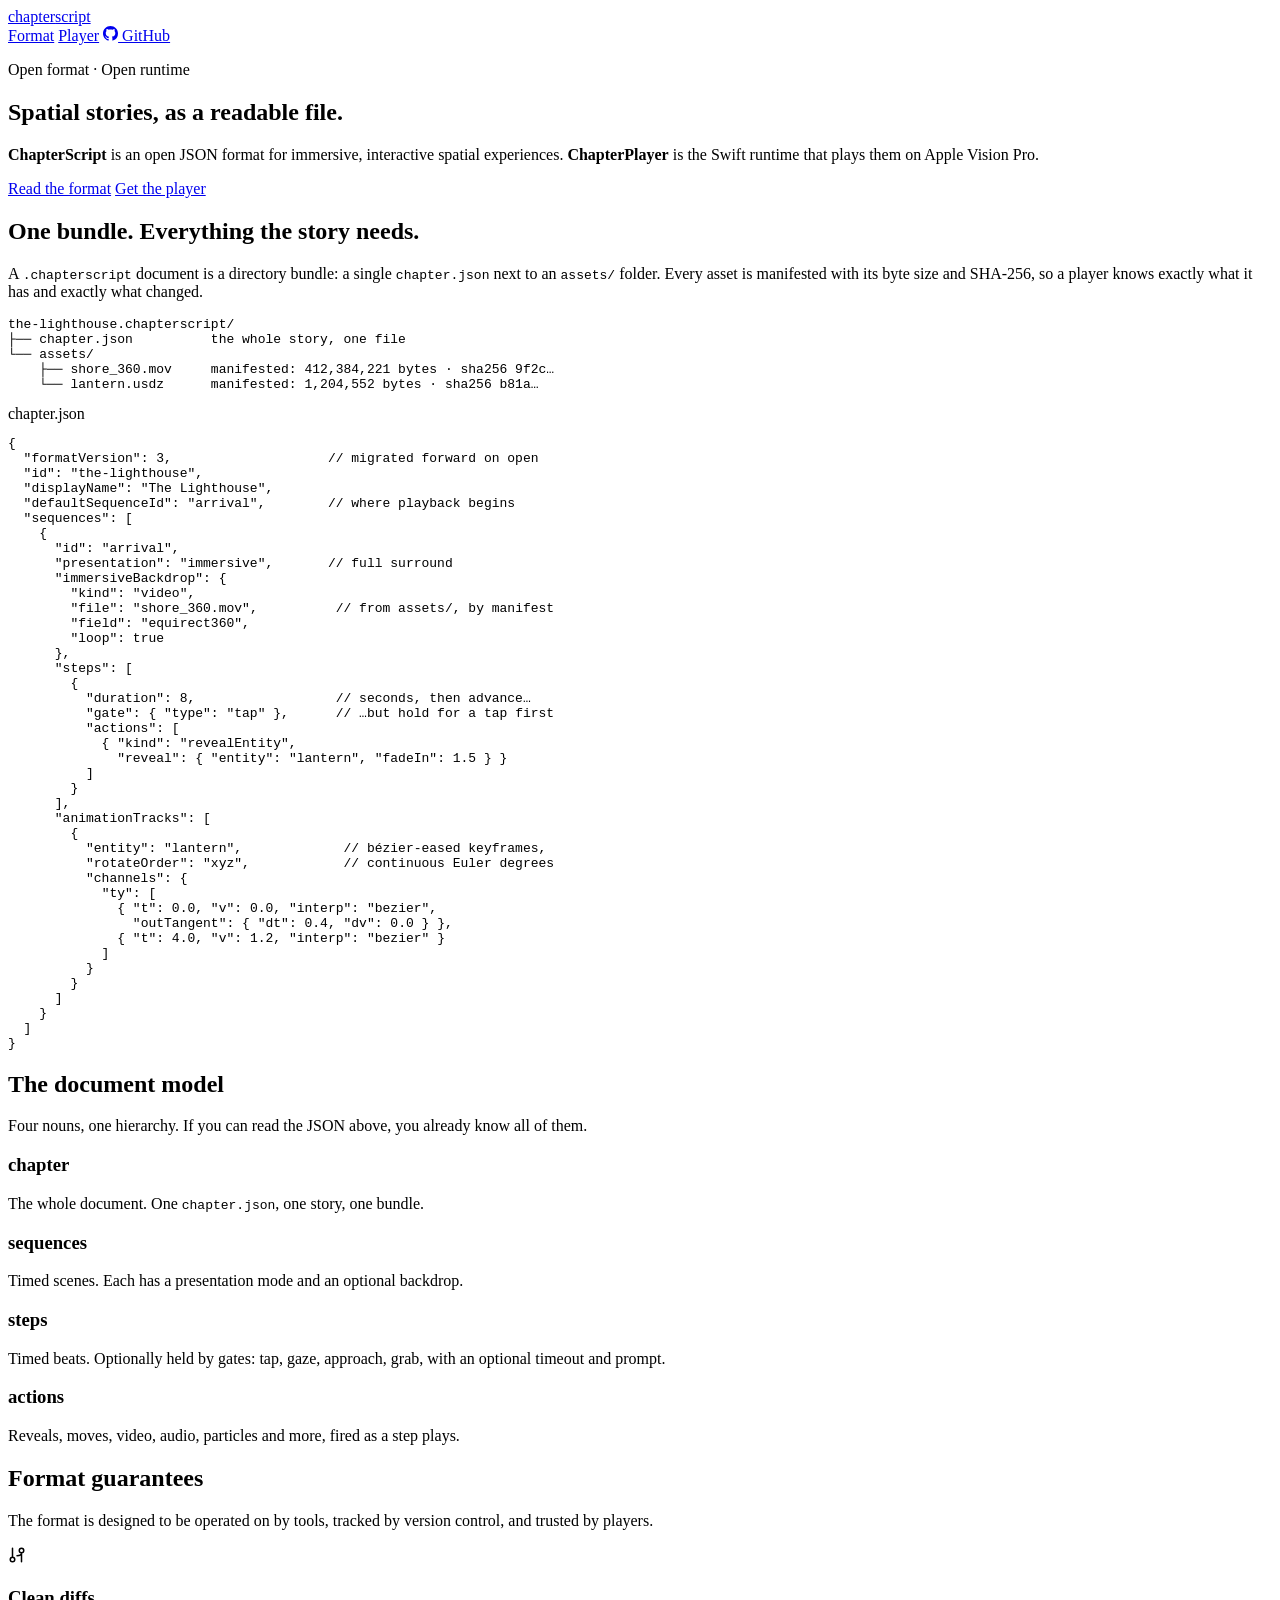
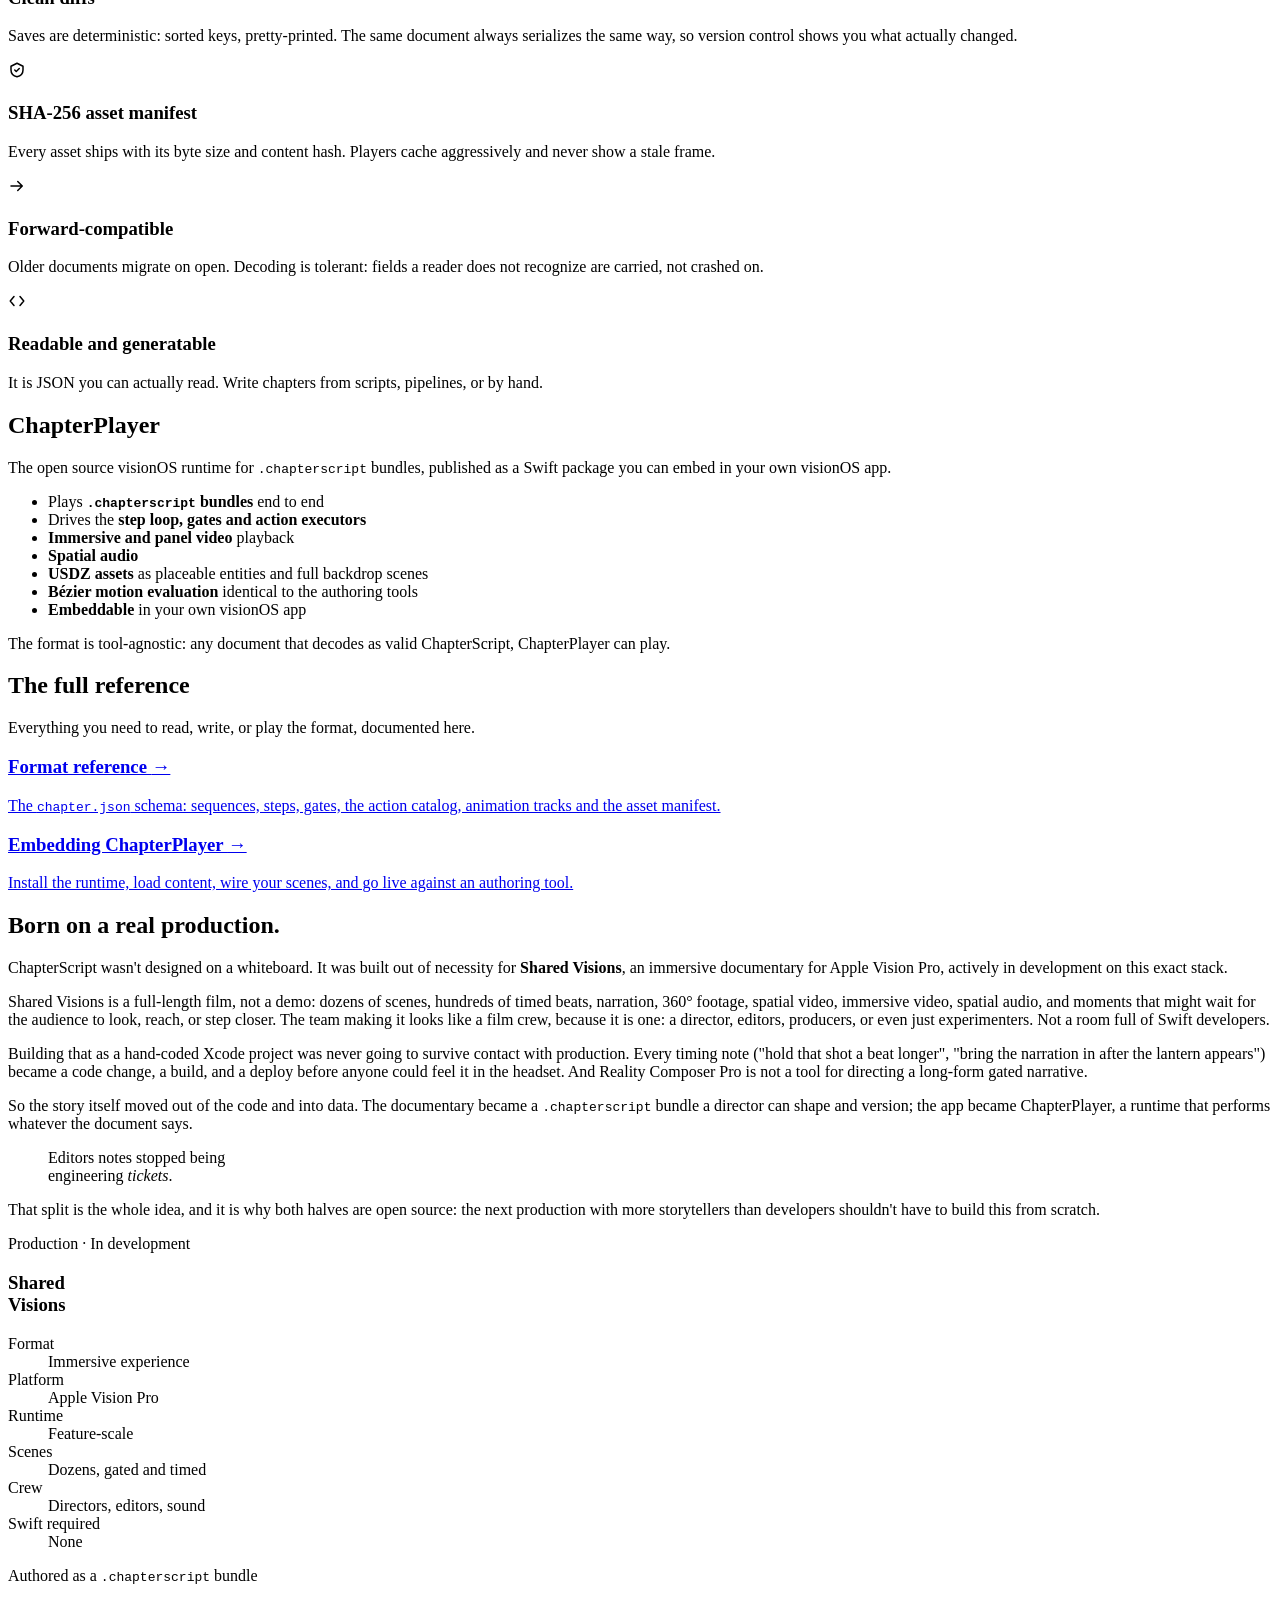
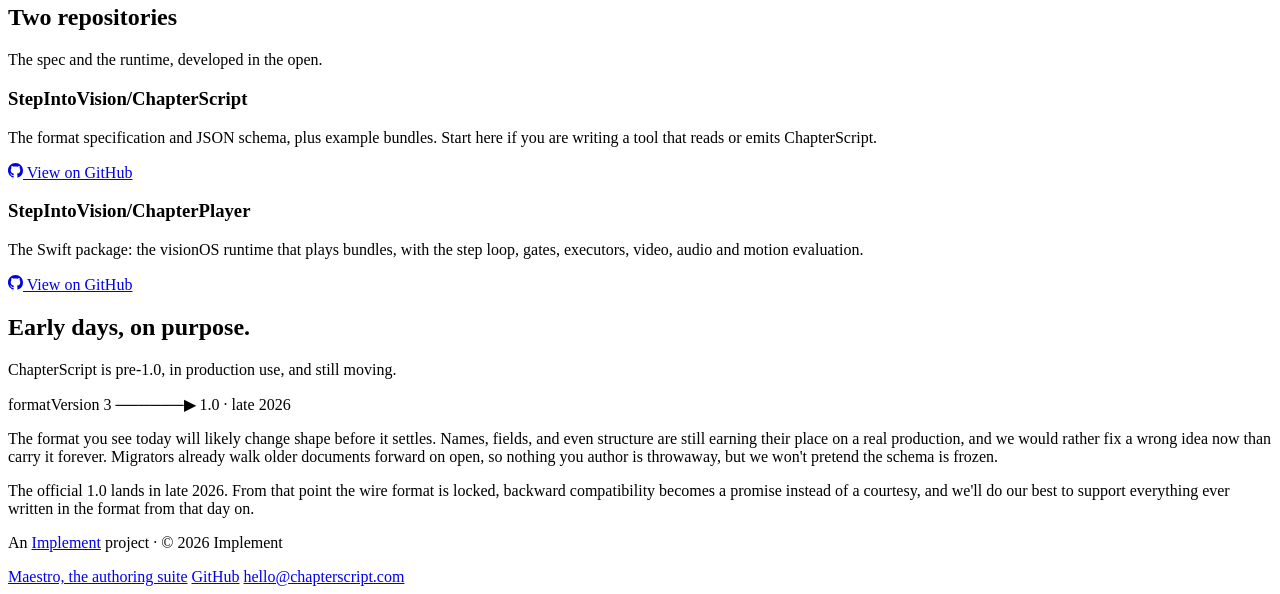
==== index.html @ 4d627337 "Point repo links at StepIntoVision/ChapterScript and ChapterPlayer Both repos moved from mike-bundy " ====
<!doctype html>
<html lang="en">
<head>
  <meta charset="utf-8">
  <meta name="viewport" content="width=device-width, initial-scale=1">
  <title>ChapterScript — an open format for spatial stories</title>
  <meta name="description" content="ChapterScript is an open JSON format for immersive, interactive spatial experiences. ChapterPlayer is the open source Swift runtime that plays them on Apple Vision Pro.">
  <meta name="keywords" content="ChapterScript, ChapterPlayer, open format, spatial computing, Apple Vision Pro, visionOS, immersive storytelling, interactive documentary, JSON format, Swift package, RealityKit, spatial audio, 360 video">
  <link rel="canonical" href="https://chapterscript.com/">
  <meta name="theme-color" content="#0b0e14">
  <meta property="og:site_name" content="ChapterScript">
  <meta property="og:type" content="website">
  <meta property="og:title" content="ChapterScript — an open format for spatial stories">
  <meta property="og:description" content="An open JSON format for immersive, interactive spatial experiences, and the open source Swift runtime that plays them on Apple Vision Pro.">
  <meta property="og:url" content="https://chapterscript.com/">
  <meta property="og:image" content="https://chapterscript.com/assets/og.png">
  <meta property="og:image:width" content="1200">
  <meta property="og:image:height" content="630">
  <meta property="og:image:alt" content="chapterscript — an open format for spatial stories">
  <meta name="twitter:card" content="summary_large_image">
  <meta name="twitter:title" content="ChapterScript — an open format for spatial stories">
  <meta name="twitter:description" content="An open JSON format for immersive spatial experiences, plus the open source visionOS runtime that plays them.">
  <meta name="twitter:image" content="https://chapterscript.com/assets/og.png">
  <link rel="icon" type="image/png" href="/assets/favicon.png">
  <link rel="apple-touch-icon" href="/assets/touch-icon.png">
  <link rel="preconnect" href="https://fonts.googleapis.com">
  <link rel="preconnect" href="https://fonts.gstatic.com" crossorigin>
  <link href="https://fonts.googleapis.com/css2?family=Space+Grotesk:wght@500;600;700&family=Inter:wght@400;500;600&family=JetBrains+Mono:ital,wght@0,400;0,500;1,400&display=swap" rel="stylesheet">
  <link rel="stylesheet" href="/assets/css/site.css">
</head>
<body>
  <div class="grid-bg" aria-hidden="true"></div>

  <header class="nav">
    <div class="wrap nav-inner">
      <a class="wordmark" href="/">chapter<span class="accent">script</span></a>
      <nav class="nav-links" aria-label="Site">
        <a href="/format.html">Format</a>
        <a href="/player.html">Player</a>
        <a class="btn btn-ghost" href="https://github.com/StepIntoVision/ChapterScript">
          <svg width="15" height="15" viewBox="0 0 16 16" fill="currentColor" aria-hidden="true"><path d="M8 0C3.58 0 0 3.58 0 8c0 3.54 2.29 6.53 5.47 7.59.4.07.55-.17.55-.38 0-.19-.01-.82-.01-1.49-2.01.37-2.53-.49-2.69-.94-.09-.23-.48-.94-.82-1.13-.28-.15-.68-.52-.01-.53.63-.01 1.08.58 1.23.82.72 1.21 1.87.87 2.33.66.07-.52.28-.87.51-1.07-1.78-.2-3.64-.89-3.64-3.95 0-.87.31-1.59.82-2.15-.08-.2-.36-1.02.08-2.12 0 0 .67-.21 2.2.82.64-.18 1.32-.27 2-.27s1.36.09 2 .27c1.53-1.04 2.2-.82 2.2-.82.44 1.1.16 1.92.08 2.12.51.56.82 1.27.82 2.15 0 3.07-1.87 3.75-3.65 3.95.29.25.54.73.54 1.48 0 1.07-.01 1.93-.01 2.2 0 .21.15.46.55.38A8.01 8.01 0 0 0 16 8c0-4.42-3.58-8-8-8Z"/></svg>
          GitHub
        </a>
      </nav>
    </div>
  </header>

  <main>
    <section class="hero">
      <div class="glow glow-mint" aria-hidden="true"></div>
      <div class="glow glow-blue" aria-hidden="true"></div>
      <div class="wrap">
        <p class="eyebrow">Open format · Open runtime</p>
        <h1>Spatial stories, as a readable file.</h1>
        <p class="hero-sub"><strong>ChapterScript</strong> is an open JSON format for immersive, interactive spatial experiences. <strong>ChapterPlayer</strong> is the Swift runtime that plays them on Apple Vision Pro.</p>
        <div class="hero-ctas">
          <a class="btn btn-primary" href="#format">Read the format</a>
          <a class="btn" href="#player">Get the player</a>
        </div>
      </div>
    </section>

    <section class="section" id="format">
      <div class="wrap">
        <div class="section-head reveal">
          <h2>One bundle. Everything the story needs.</h2>
          <p>A <code>.chapterscript</code> document is a directory bundle: a single <code>chapter.json</code> next to an <code>assets/</code> folder. Every asset is manifested with its byte size and SHA-256, so a player knows exactly what it has and exactly what changed.</p>
        </div>

        <div class="bundle-tree reveal" role="img" aria-label="Bundle layout: a .chapterscript directory containing chapter.json and an assets folder whose files are manifested with byte size and SHA-256">
<pre><span class="d">the-lighthouse.chapterscript/</span>
├── <span class="f">chapter.json</span>          <span class="m">the whole story, one file</span>
└── <span class="d">assets/</span>
    ├── <span class="f">shore_360.mov</span>     <span class="m">manifested: 412,384,221 bytes · sha256 9f2c…</span>
    └── <span class="f">lantern.usdz</span>      <span class="m">manifested: 1,204,552 bytes · sha256 b81a…</span></pre>
        </div>

        <div class="code-panel reveal">
          <div class="code-bar">
            <span class="dot dot-r"></span><span class="dot dot-y"></span><span class="dot dot-g"></span>
            <span class="code-title">chapter.json</span>
          </div>
<pre>{
  <span class="k">"formatVersion"</span>: <span class="n">3</span>,                    <span class="c">// migrated forward on open</span>
  <span class="k">"id"</span>: <span class="s">"the-lighthouse"</span>,
  <span class="k">"displayName"</span>: <span class="s">"The Lighthouse"</span>,
  <span class="k">"defaultSequenceId"</span>: <span class="s">"arrival"</span>,        <span class="c">// where playback begins</span>
  <span class="k">"sequences"</span>: [
    {
      <span class="k">"id"</span>: <span class="s">"arrival"</span>,
      <span class="k">"presentation"</span>: <span class="s">"immersive"</span>,       <span class="c">// full surround</span>
      <span class="k">"immersiveBackdrop"</span>: {
        <span class="k">"kind"</span>: <span class="s">"video"</span>,
        <span class="k">"file"</span>: <span class="s">"shore_360.mov"</span>,          <span class="c">// from assets/, by manifest</span>
        <span class="k">"field"</span>: <span class="s">"equirect360"</span>,
        <span class="k">"loop"</span>: <span class="n">true</span>
      },
      <span class="k">"steps"</span>: [
        {
          <span class="k">"duration"</span>: <span class="n">8</span>,                  <span class="c">// seconds, then advance…</span>
          <span class="k">"gate"</span>: { <span class="k">"type"</span>: <span class="s">"tap"</span> },      <span class="c">// …but hold for a tap first</span>
          <span class="k">"actions"</span>: [
            { <span class="k">"kind"</span>: <span class="s">"revealEntity"</span>,
              <span class="k">"reveal"</span>: { <span class="k">"entity"</span>: <span class="s">"lantern"</span>, <span class="k">"fadeIn"</span>: <span class="n">1.5</span> } }
          ]
        }
      ],
      <span class="k">"animationTracks"</span>: [
        {
          <span class="k">"entity"</span>: <span class="s">"lantern"</span>,             <span class="c">// bézier-eased keyframes,</span>
          <span class="k">"rotateOrder"</span>: <span class="s">"xyz"</span>,            <span class="c">// continuous Euler degrees</span>
          <span class="k">"channels"</span>: {
            <span class="k">"ty"</span>: [
              { <span class="k">"t"</span>: <span class="n">0.0</span>, <span class="k">"v"</span>: <span class="n">0.0</span>, <span class="k">"interp"</span>: <span class="s">"bezier"</span>,
                <span class="k">"outTangent"</span>: { <span class="k">"dt"</span>: <span class="n">0.4</span>, <span class="k">"dv"</span>: <span class="n">0.0</span> } },
              { <span class="k">"t"</span>: <span class="n">4.0</span>, <span class="k">"v"</span>: <span class="n">1.2</span>, <span class="k">"interp"</span>: <span class="s">"bezier"</span> }
            ]
          }
        }
      ]
    }
  ]
}</pre>
        </div>
      </div>
    </section>

    <section class="section" id="model">
      <div class="wrap">
        <div class="section-head reveal">
          <h2>The document model</h2>
          <p>Four nouns, one hierarchy. If you can read the JSON above, you already know all of them.</p>
        </div>
        <div class="concepts">
          <div class="concept reveal">
            <h3>chapter</h3>
            <p>The whole document. One <code>chapter.json</code>, one story, one bundle.</p>
          </div>
          <div class="concept reveal">
            <h3>sequences</h3>
            <p>Timed scenes. Each has a presentation mode and an optional backdrop.</p>
          </div>
          <div class="concept reveal">
            <h3>steps</h3>
            <p>Timed beats. Optionally held by gates: tap, gaze, approach, grab, with an optional timeout and prompt.</p>
          </div>
          <div class="concept reveal">
            <h3>actions</h3>
            <p>Reveals, moves, video, audio, particles and more, fired as a step plays.</p>
          </div>
        </div>
      </div>
    </section>

    <section class="section" id="guarantees">
      <div class="wrap">
        <div class="section-head reveal">
          <h2>Format guarantees</h2>
          <p>The format is designed to be operated on by tools, tracked by version control, and trusted by players.</p>
        </div>
        <div class="features">
          <div class="feature reveal">
            <span class="feature-icon" aria-hidden="true"><svg width="18" height="18" viewBox="0 0 24 24" fill="none" stroke="currentColor" stroke-width="2" stroke-linecap="round"><path d="M6 3v12M18 9v12M6 15a3 3 0 1 0 0 6 3 3 0 0 0 0-6ZM18 3a3 3 0 1 0 0 6 3 3 0 0 0 0-6ZM18 9c0 3-3 4-6 4"/></svg></span>
            <h3>Clean diffs</h3>
            <p>Saves are deterministic: sorted keys, pretty-printed. The same document always serializes the same way, so version control shows you what actually changed.</p>
          </div>
          <div class="feature reveal">
            <span class="feature-icon" aria-hidden="true"><svg width="18" height="18" viewBox="0 0 24 24" fill="none" stroke="currentColor" stroke-width="2" stroke-linecap="round" stroke-linejoin="round"><path d="M12 3l8 4v5c0 5-3.5 8-8 9-4.5-1-8-4-8-9V7l8-4Z"/><path d="M9 12l2 2 4-4"/></svg></span>
            <h3>SHA-256 asset manifest</h3>
            <p>Every asset ships with its byte size and content hash. Players cache aggressively and never show a stale frame.</p>
          </div>
          <div class="feature reveal">
            <span class="feature-icon" aria-hidden="true"><svg width="18" height="18" viewBox="0 0 24 24" fill="none" stroke="currentColor" stroke-width="2" stroke-linecap="round" stroke-linejoin="round"><path d="M4 12h13M13 6l6 6-6 6"/></svg></span>
            <h3>Forward-compatible</h3>
            <p>Older documents migrate on open. Decoding is tolerant: fields a reader does not recognize are carried, not crashed on.</p>
          </div>
          <div class="feature reveal">
            <span class="feature-icon" aria-hidden="true"><svg width="18" height="18" viewBox="0 0 24 24" fill="none" stroke="currentColor" stroke-width="2" stroke-linecap="round" stroke-linejoin="round"><path d="M8 6l-5 6 5 6M16 6l5 6-5 6"/></svg></span>
            <h3>Readable and generatable</h3>
            <p>It is JSON you can actually read. Write chapters from scripts, pipelines, or by hand.</p>
          </div>
        </div>
      </div>
    </section>

    <section class="section" id="player">
      <div class="wrap">
        <div class="player-grid">
          <div class="section-head reveal" style="margin-bottom:0">
            <h2>ChapterPlayer</h2>
            <p>The open source visionOS runtime for <code>.chapterscript</code> bundles, published as a Swift package you can embed in your own visionOS app.</p>
          </div>
          <div class="reveal">
            <ul class="cap-list">
              <li><span>Plays <strong><code>.chapterscript</code> bundles</strong> end to end</span></li>
              <li><span>Drives the <strong>step loop, gates and action executors</strong></span></li>
              <li><span><strong>Immersive and panel video</strong> playback</span></li>
              <li><span><strong>Spatial audio</strong></span></li>
              <li><span><strong>USDZ assets</strong> as placeable entities and full backdrop scenes</span></li>
              <li><span><strong>Bézier motion evaluation</strong> identical to the authoring tools</span></li>
              <li><span><strong>Embeddable</strong> in your own visionOS app</span></li>
            </ul>
            <p class="player-note">The format is tool-agnostic: any document that decodes as valid ChapterScript, ChapterPlayer can play.</p>
          </div>
        </div>
      </div>
    </section>

    <section class="section" id="spec">
      <div class="wrap">
        <div class="section-head reveal">
          <h2>The full reference</h2>
          <p>Everything you need to read, write, or play the format, documented here.</p>
        </div>
        <div class="spec-links">
          <a class="spec-link reveal" href="/format.html">
            <h3>Format reference <span>→</span></h3>
            <p>The <code>chapter.json</code> schema: sequences, steps, gates, the action catalog, animation tracks and the asset manifest.</p>
          </a>
          <a class="spec-link reveal" href="/player.html">
            <h3>Embedding ChapterPlayer <span>→</span></h3>
            <p>Install the runtime, load content, wire your scenes, and go live against an authoring tool.</p>
          </a>
        </div>
      </div>
    </section>

    <section class="section" id="story">
      <div class="wrap">
        <div class="section-head reveal">
          <h2>Born on a real production.</h2>
          <p>ChapterScript wasn't designed on a whiteboard. It was built out of necessity for <strong>Shared Visions</strong>, an immersive documentary for Apple Vision Pro, actively in development on this exact stack.</p>
        </div>
        <div class="story-grid">
          <div class="story reveal">
            <p>Shared Visions is a full-length film, not a demo: dozens of scenes, hundreds
            of timed beats, narration, 360° footage, spatial video,
            immersive video, spatial audio, and moments that might wait
            for the audience to look, reach, or step closer. The team making it looks like
            a film crew, because it is one: a director, editors, producers, or even just experimenters.
            Not a room full of Swift developers.</p>
            <p>Building that as a hand-coded Xcode project was never going to survive
            contact with production. Every timing note ("hold that shot a beat longer",
            "bring the narration in after the lantern appears") became a code change, a
            build, and a deploy before anyone could feel it in the headset. And Reality Composer
            Pro is not a tool for directing a long-form gated narrative.</p>
            <p>So the story itself moved out of the code and into data. The documentary
            became a <code>.chapterscript</code> bundle a director can shape and version;
            the app became ChapterPlayer, a runtime that performs whatever the document
            says.</p>
            <blockquote class="story-quote">Editors notes stopped being<br>engineering <em>tickets</em>.</blockquote>
            <p>That split is the whole idea, and it is why both halves are open source:
            the next production with more storytellers than developers shouldn't have to
            build this from scratch.</p>
          </div>

          <aside class="slate reveal" aria-label="Shared Visions production card">
            <div class="slate-bar">
              <span class="slate-rec" aria-hidden="true"></span>
              Production · In development
            </div>
            <h3 class="slate-title">Shared<br>Visions</h3>
            <dl class="slate-facts">
              <div><dt>Format</dt><dd>Immersive experience</dd></div>
              <div><dt>Platform</dt><dd>Apple Vision Pro</dd></div>
              <div><dt>Runtime</dt><dd>Feature-scale</dd></div>
              <div><dt>Scenes</dt><dd>Dozens, gated and timed</dd></div>
              <div><dt>Crew</dt><dd>Directors, editors, sound</dd></div>
              <div><dt>Swift required</dt><dd class="slate-none">None</dd></div>
            </dl>
            <div class="slate-foot">Authored as a <code>.chapterscript</code> bundle</div>
          </aside>
        </div>
      </div>
    </section>

    <section class="section" id="repos">
      <div class="wrap">
        <div class="section-head reveal">
          <h2>Two repositories</h2>
          <p>The spec and the runtime, developed in the open.</p>
        </div>
        <div class="repos">
          <div class="repo reveal">
            <h3><span class="org">StepIntoVision/</span>ChapterScript</h3>
            <p>The format specification and JSON schema, plus example bundles. Start here if you are writing a tool that reads or emits ChapterScript.</p>
            <!-- real repo: github.com/StepIntoVision -->
            <a class="btn" href="https://github.com/StepIntoVision/ChapterScript">
              <svg width="15" height="15" viewBox="0 0 16 16" fill="currentColor" aria-hidden="true"><path d="M8 0C3.58 0 0 3.58 0 8c0 3.54 2.29 6.53 5.47 7.59.4.07.55-.17.55-.38 0-.19-.01-.82-.01-1.49-2.01.37-2.53-.49-2.69-.94-.09-.23-.48-.94-.82-1.13-.28-.15-.68-.52-.01-.53.63-.01 1.08.58 1.23.82.72 1.21 1.87.87 2.33.66.07-.52.28-.87.51-1.07-1.78-.2-3.64-.89-3.64-3.95 0-.87.31-1.59.82-2.15-.08-.2-.36-1.02.08-2.12 0 0 .67-.21 2.2.82.64-.18 1.32-.27 2-.27s1.36.09 2 .27c1.53-1.04 2.2-.82 2.2-.82.44 1.1.16 1.92.08 2.12.51.56.82 1.27.82 2.15 0 3.07-1.87 3.75-3.65 3.95.29.25.54.73.54 1.48 0 1.07-.01 1.93-.01 2.2 0 .21.15.46.55.38A8.01 8.01 0 0 0 16 8c0-4.42-3.58-8-8-8Z"/></svg>
              View on GitHub
            </a>
          </div>
          <div class="repo reveal">
            <h3><span class="org">StepIntoVision/</span>ChapterPlayer</h3>
            <p>The Swift package: the visionOS runtime that plays bundles, with the step loop, gates, executors, video, audio and motion evaluation.</p>
            <!-- real repo: github.com/StepIntoVision -->
            <a class="btn" href="https://github.com/StepIntoVision/ChapterPlayer">
              <svg width="15" height="15" viewBox="0 0 16 16" fill="currentColor" aria-hidden="true"><path d="M8 0C3.58 0 0 3.58 0 8c0 3.54 2.29 6.53 5.47 7.59.4.07.55-.17.55-.38 0-.19-.01-.82-.01-1.49-2.01.37-2.53-.49-2.69-.94-.09-.23-.48-.94-.82-1.13-.28-.15-.68-.52-.01-.53.63-.01 1.08.58 1.23.82.72 1.21 1.87.87 2.33.66.07-.52.28-.87.51-1.07-1.78-.2-3.64-.89-3.64-3.95 0-.87.31-1.59.82-2.15-.08-.2-.36-1.02.08-2.12 0 0 .67-.21 2.2.82.64-.18 1.32-.27 2-.27s1.36.09 2 .27c1.53-1.04 2.2-.82 2.2-.82.44 1.1.16 1.92.08 2.12.51.56.82 1.27.82 2.15 0 3.07-1.87 3.75-3.65 3.95.29.25.54.73.54 1.48 0 1.07-.01 1.93-.01 2.2 0 .21.15.46.55.38A8.01 8.01 0 0 0 16 8c0-4.42-3.58-8-8-8Z"/></svg>
              View on GitHub
            </a>
          </div>
        </div>
      </div>
    </section>
    <section class="section" id="stability">
      <div class="wrap">
        <div class="section-head reveal">
          <h2>Early days, on purpose.</h2>
          <p>ChapterScript is pre-1.0, in production use, and still moving.</p>
        </div>
        <div class="stability reveal">
          <p class="stability-arc" aria-hidden="true"><span class="now">formatVersion 3</span> ──────▶ <span class="then">1.0 · late 2026</span></p>
          <p>The format you see today will likely change shape before it settles. Names,
          fields, and even structure are still earning their place on a real production,
          and we would rather fix a wrong idea now than carry it forever. Migrators
          already walk older documents forward on open, so nothing you author is
          throwaway, but we won't pretend the schema is frozen.</p>
          <p>The official 1.0 lands in late 2026. From that point the wire format is
          locked, backward compatibility becomes a promise instead of a courtesy, and
          we'll do our best to support everything ever written in the format from
          that day on.</p>
        </div>
      </div>
    </section>
  </main>

  <footer class="footer">
    <div class="wrap footer-inner">
      <p>An <a href="https://implement.studio">Implement</a> project · © 2026 Implement</p>
      <div class="footer-links">
        <a href="https://maestrostud.io">Maestro, the authoring suite</a>
        <a href="https://github.com/StepIntoVision/ChapterScript">GitHub</a>
        <a href="mailto:hello@chapterscript.com">hello@chapterscript.com</a>
      </div>
    </div>
  </footer>

  <script src="/assets/js/site.js"></script>
</body>
</html>
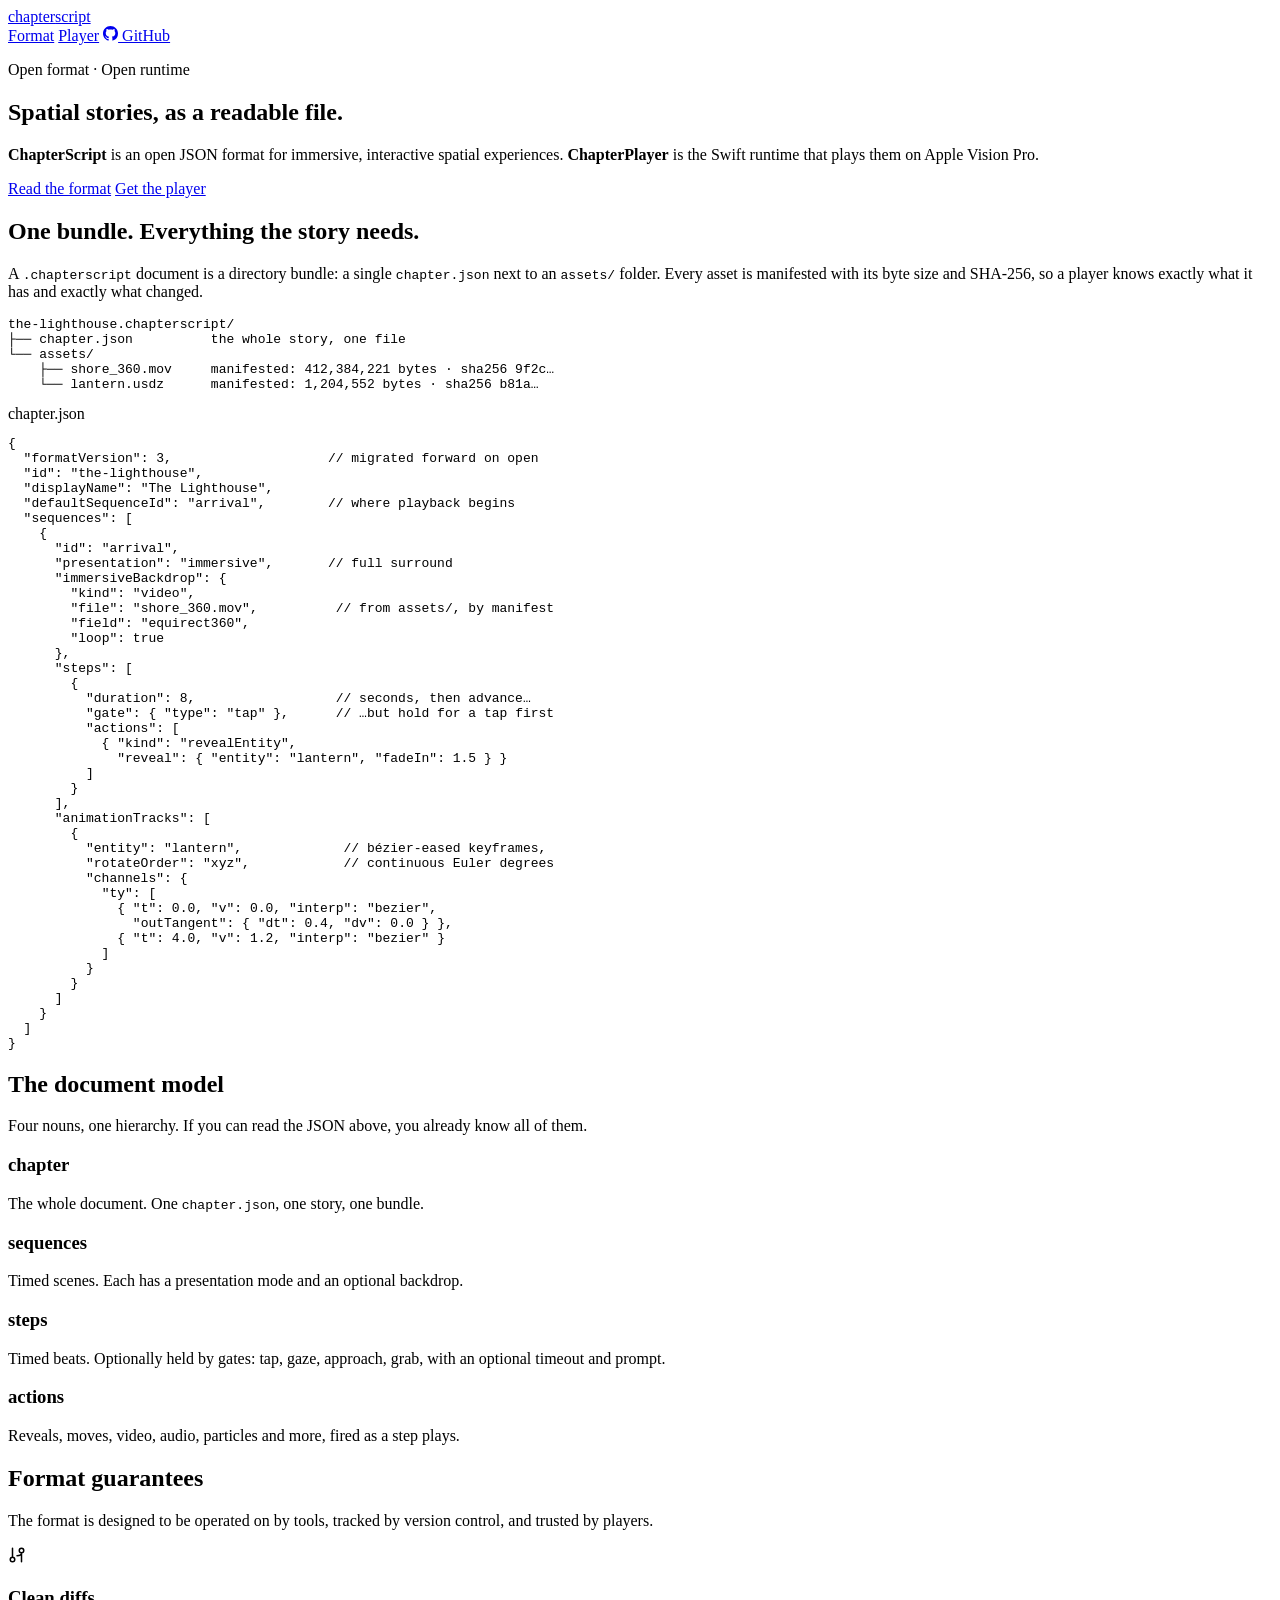
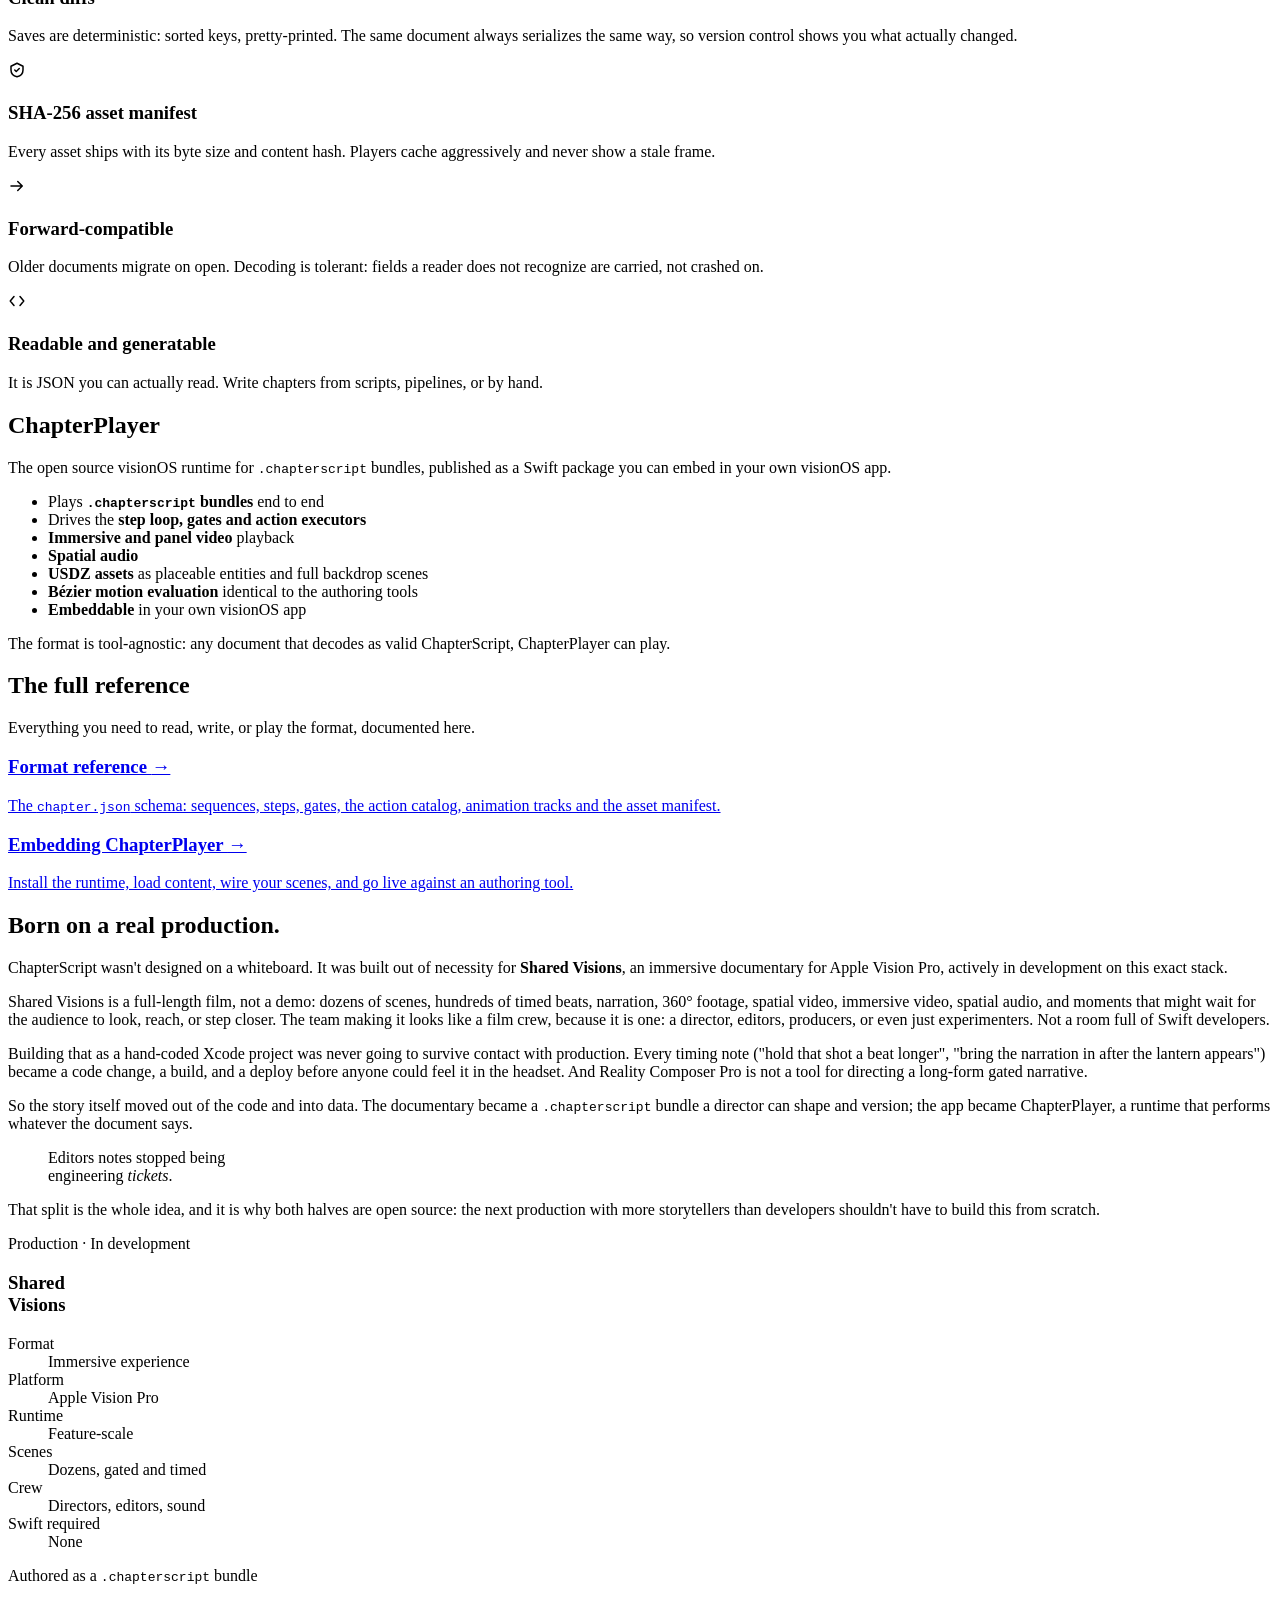
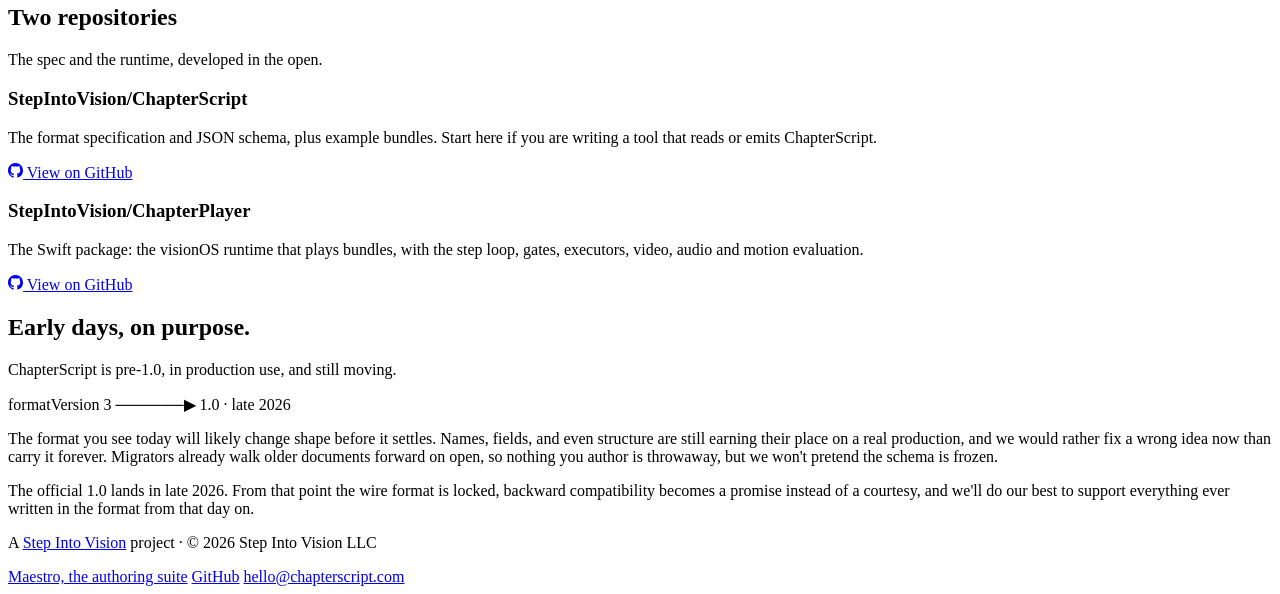
==== commit 9e065e8d: "Credit Step Into Vision, not Implement ChapterScript and ChapterPlayer are Step Into Vision projects" ====
--- a/index.html
+++ b/index.html
@@ -326,7 +326,7 @@
 
   <footer class="footer">
     <div class="wrap footer-inner">
-      <p>An <a href="https://implement.studio">Implement</a> project · © 2026 Implement</p>
+      <p>A <a href="https://stepinto.vision">Step Into Vision</a> project · ©&nbsp;2026&nbsp;Step&nbsp;Into&nbsp;Vision&nbsp;LLC</p>
       <div class="footer-links">
         <a href="https://maestrostud.io">Maestro, the authoring suite</a>
         <a href="https://github.com/StepIntoVision/ChapterScript">GitHub</a>
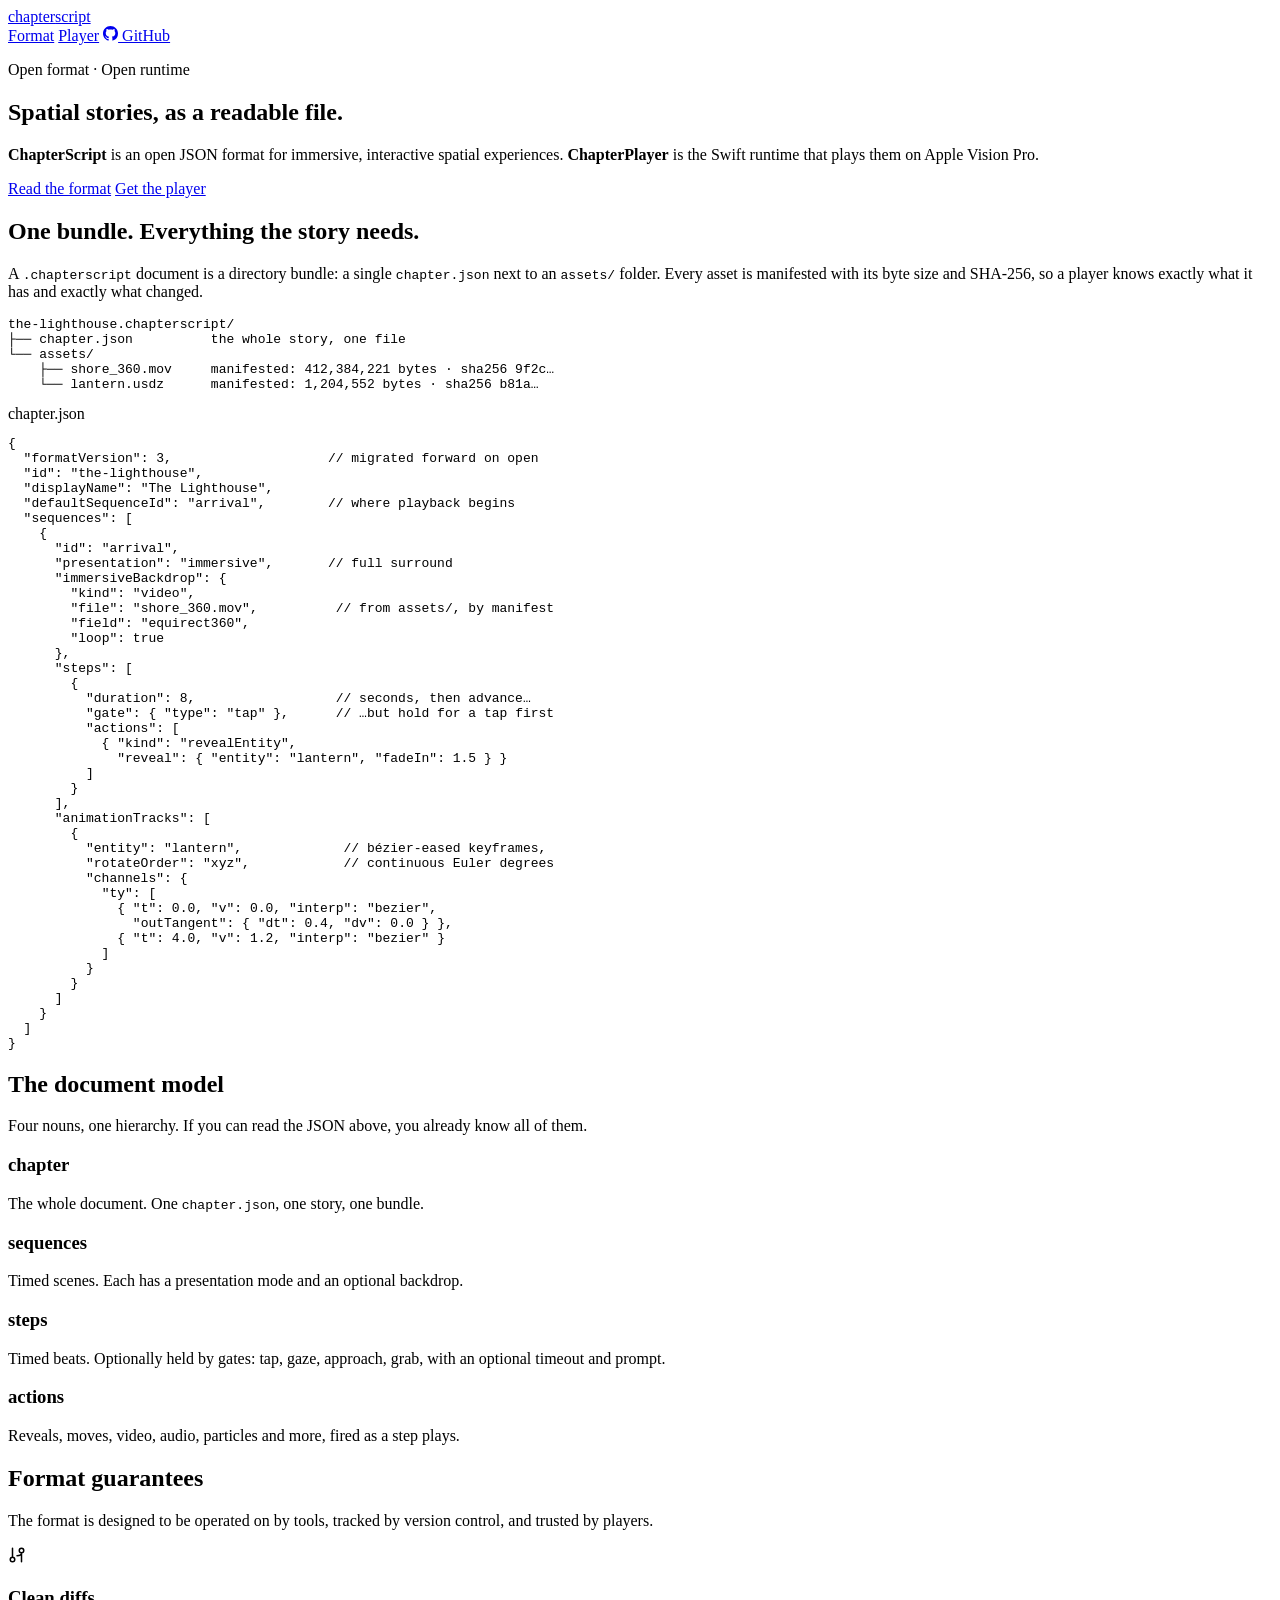
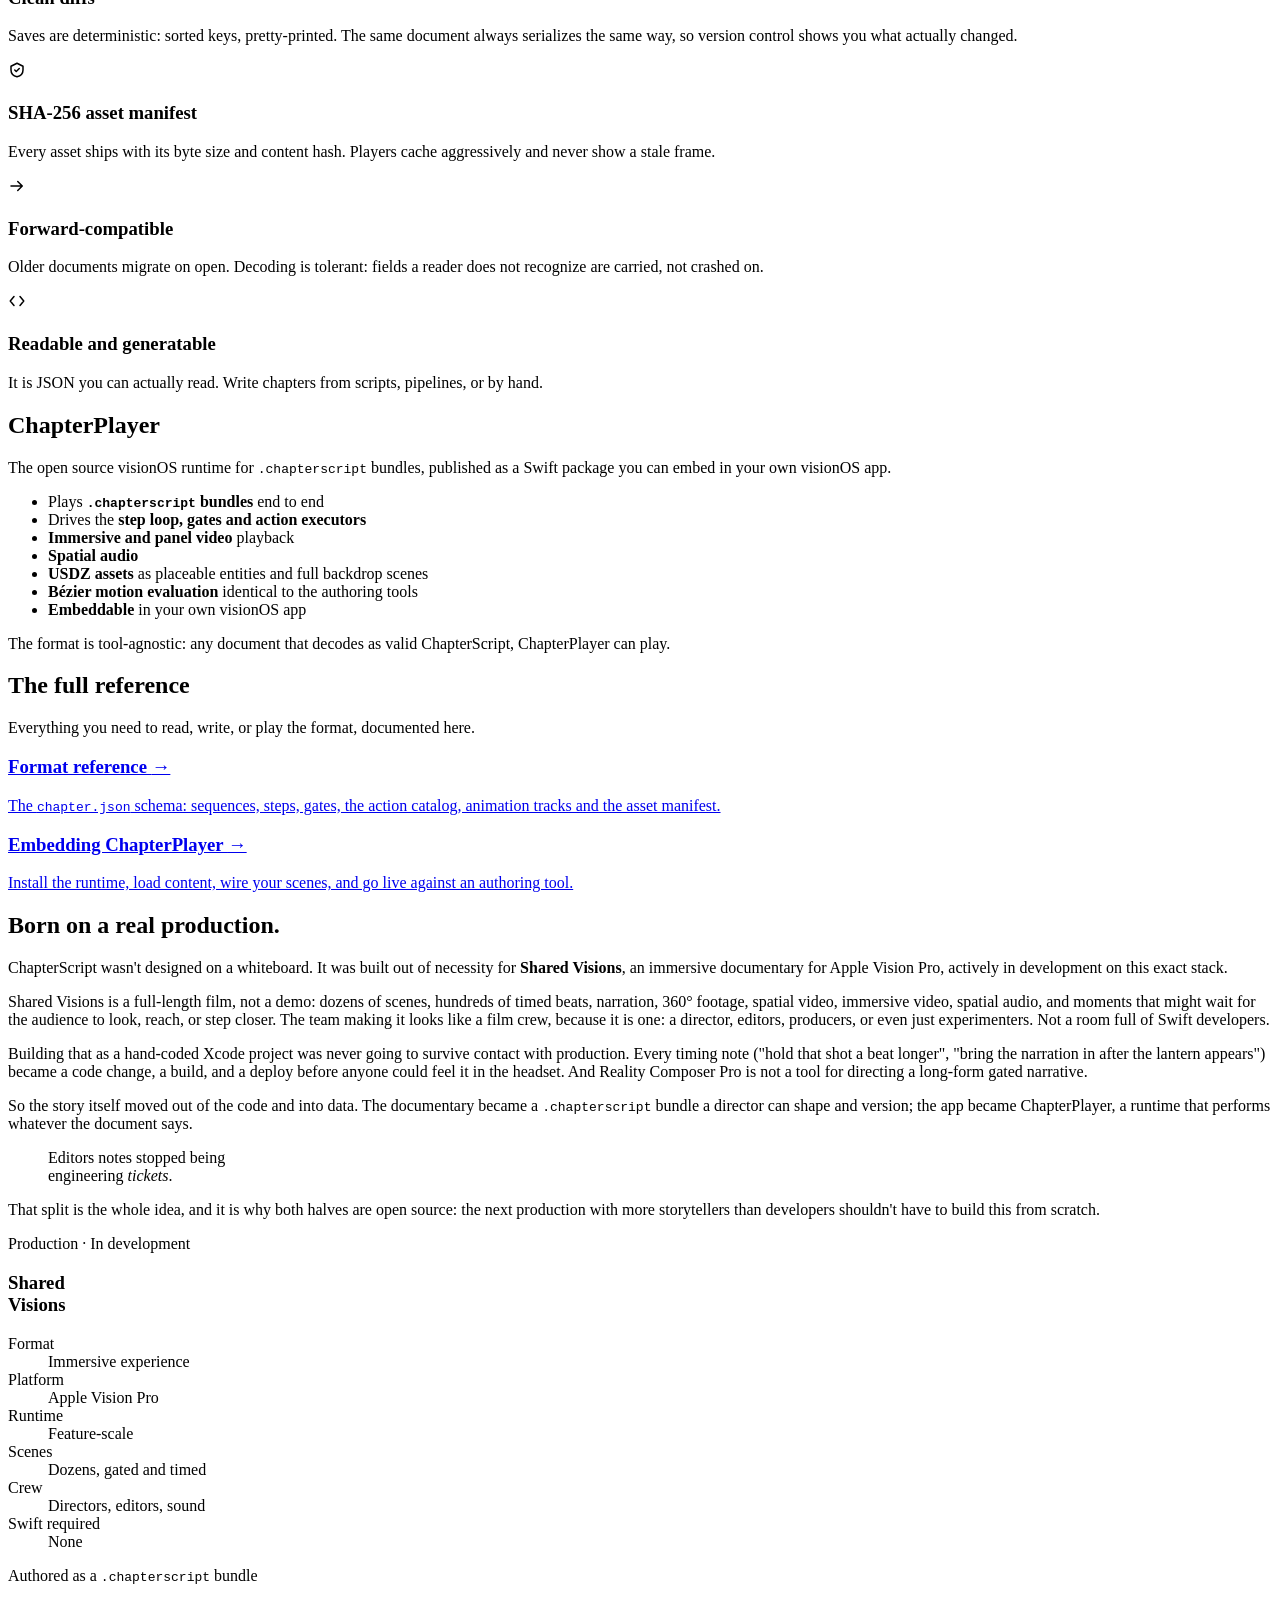
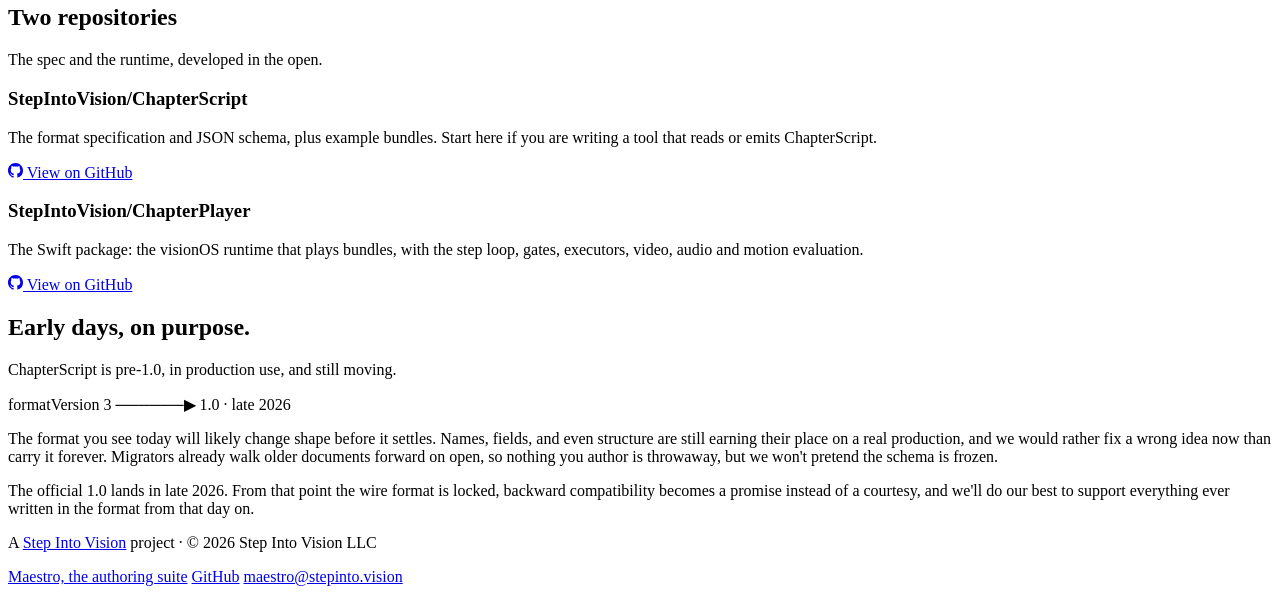
==== commit 3a3b571a: "Contact: maestro@stepinto.vision hello@chapterscript.com has no mailbox (the domain has no MX record" ====
--- a/index.html
+++ b/index.html
@@ -330,7 +330,7 @@
       <div class="footer-links">
         <a href="https://maestrostud.io">Maestro, the authoring suite</a>
         <a href="https://github.com/StepIntoVision/ChapterScript">GitHub</a>
-        <a href="mailto:hello@chapterscript.com">hello@chapterscript.com</a>
+        <a href="mailto:maestro@stepinto.vision">maestro@stepinto.vision</a>
       </div>
     </div>
   </footer>
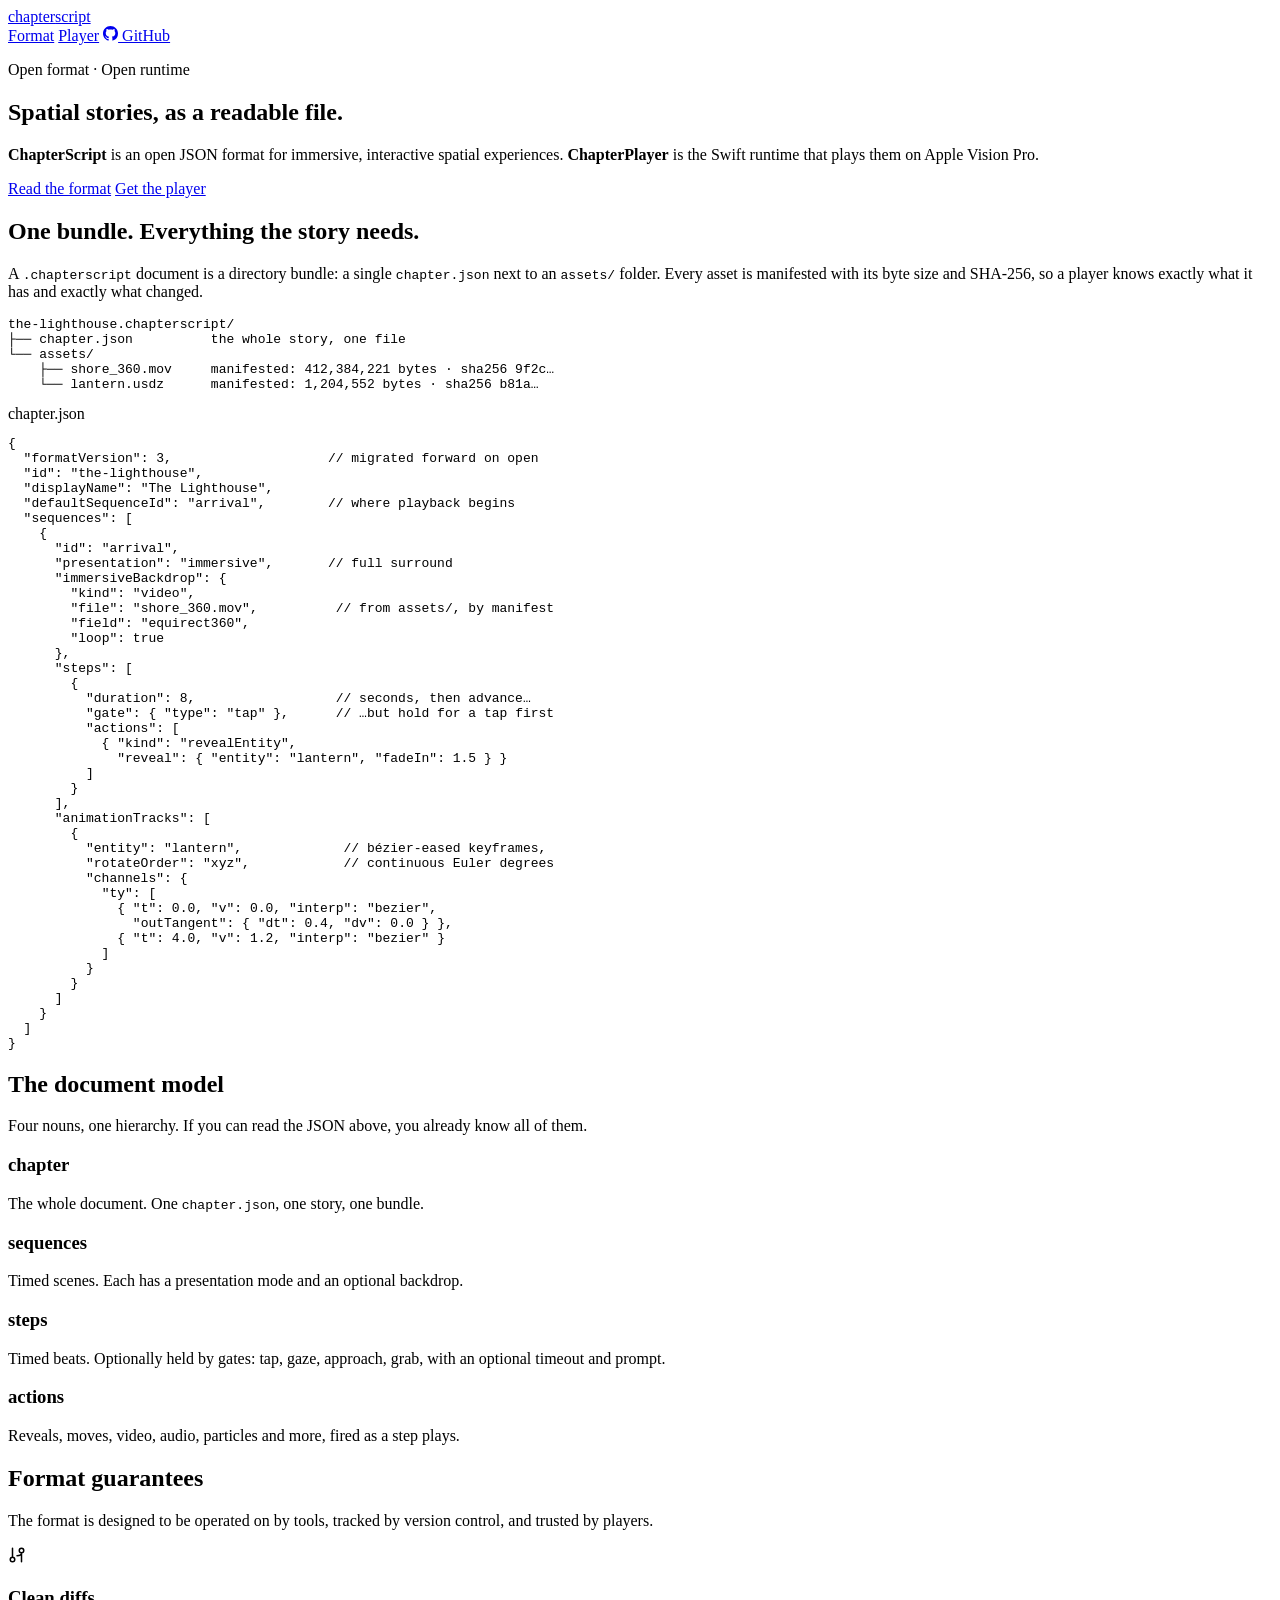
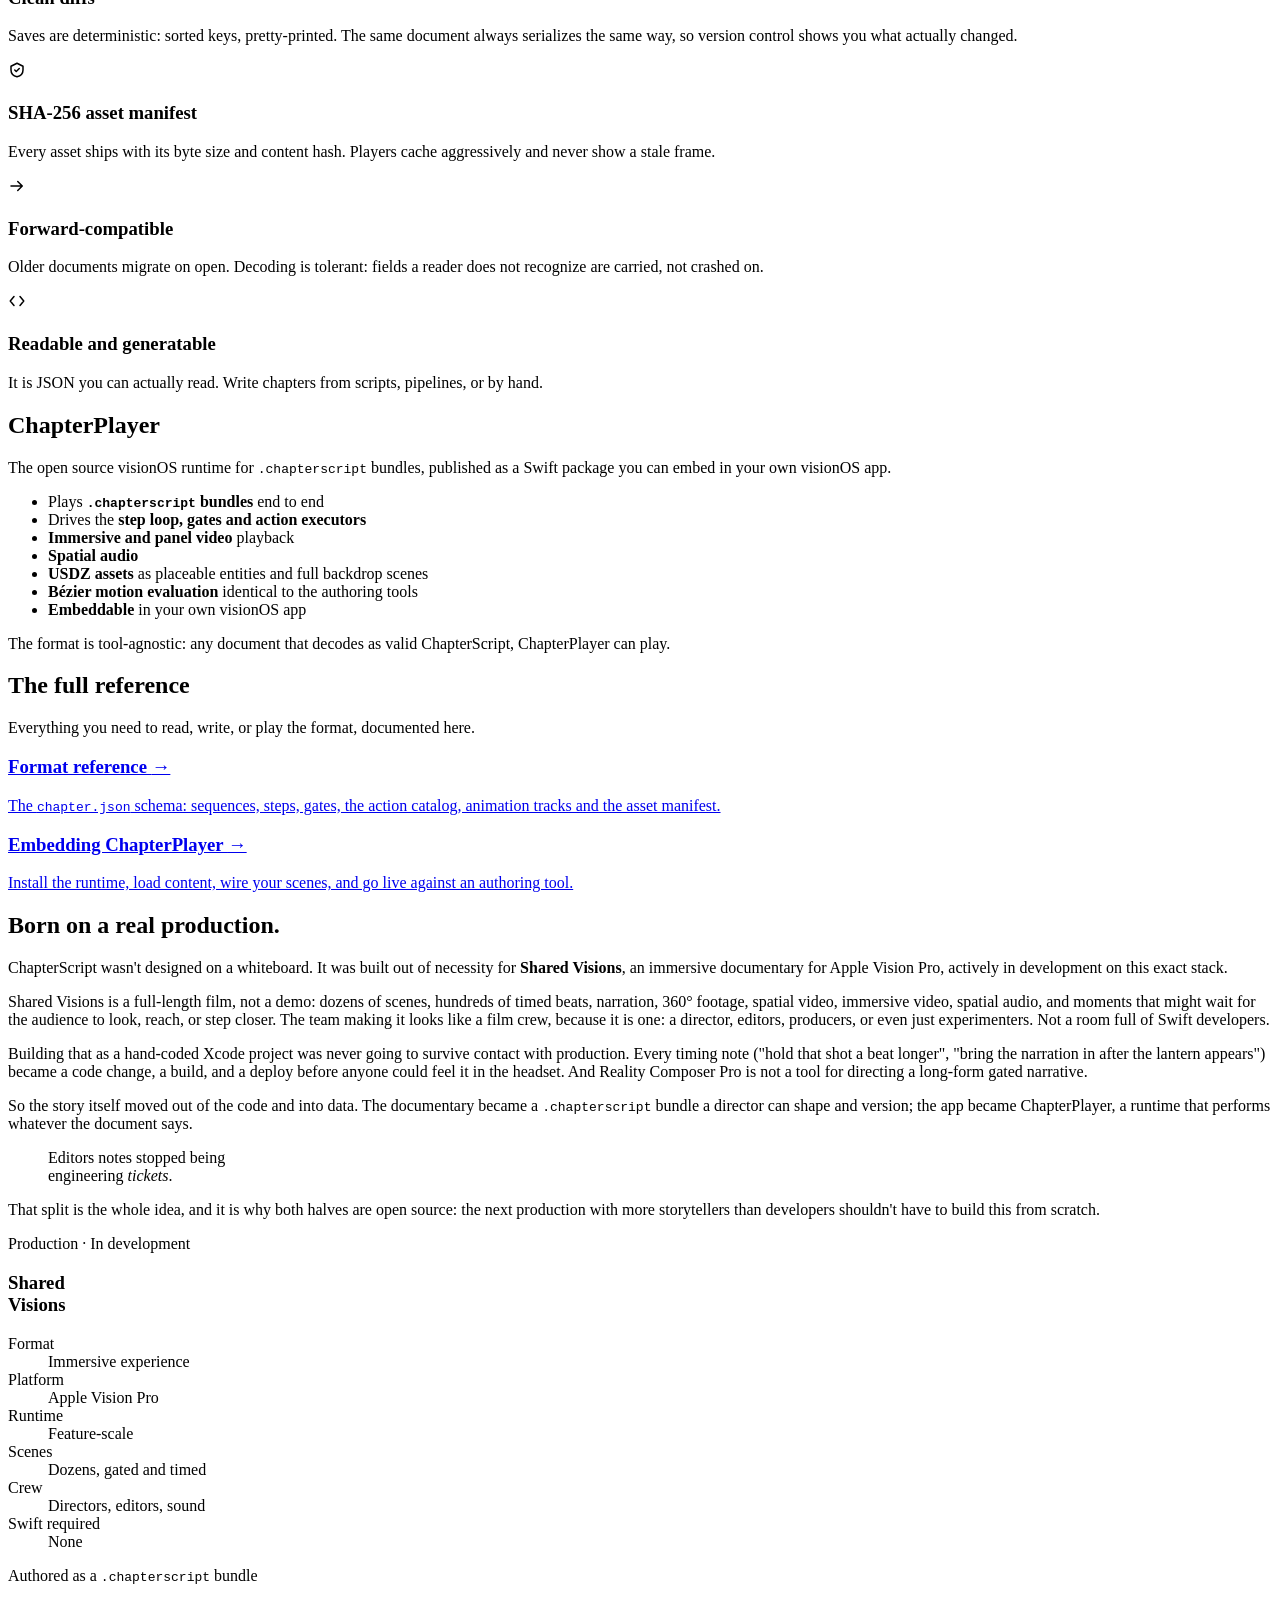
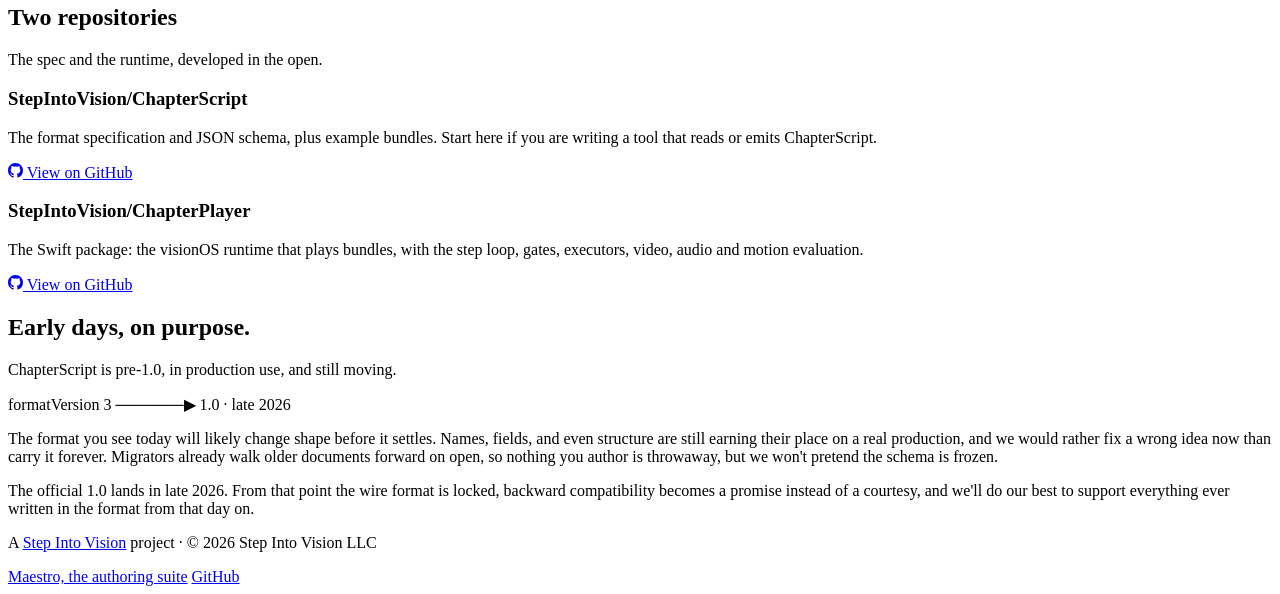
==== commit 0c392e59: "Removing email links from public site" ====
--- a/index.html
+++ b/index.html
@@ -330,7 +330,6 @@
       <div class="footer-links">
         <a href="https://maestrostud.io">Maestro, the authoring suite</a>
         <a href="https://github.com/StepIntoVision/ChapterScript">GitHub</a>
-        <a href="mailto:maestro@stepinto.vision">maestro@stepinto.vision</a>
       </div>
     </div>
   </footer>
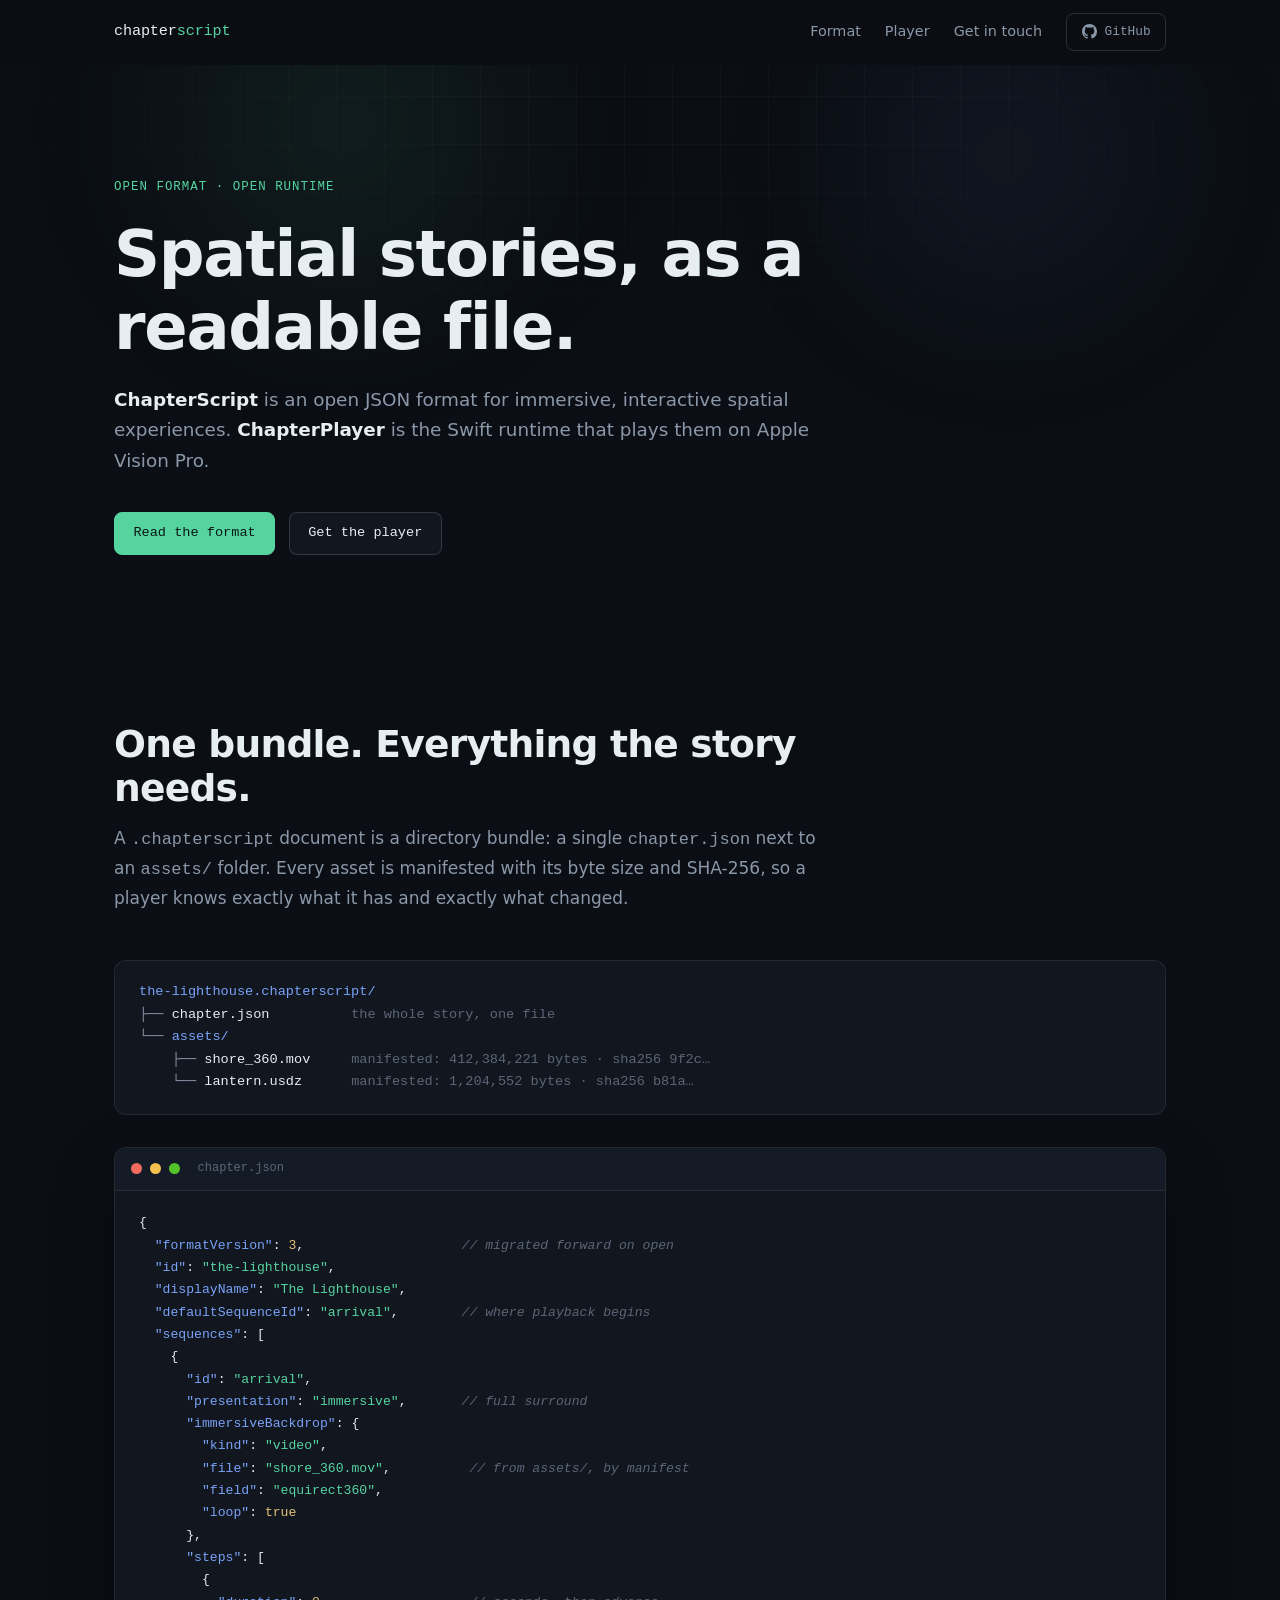
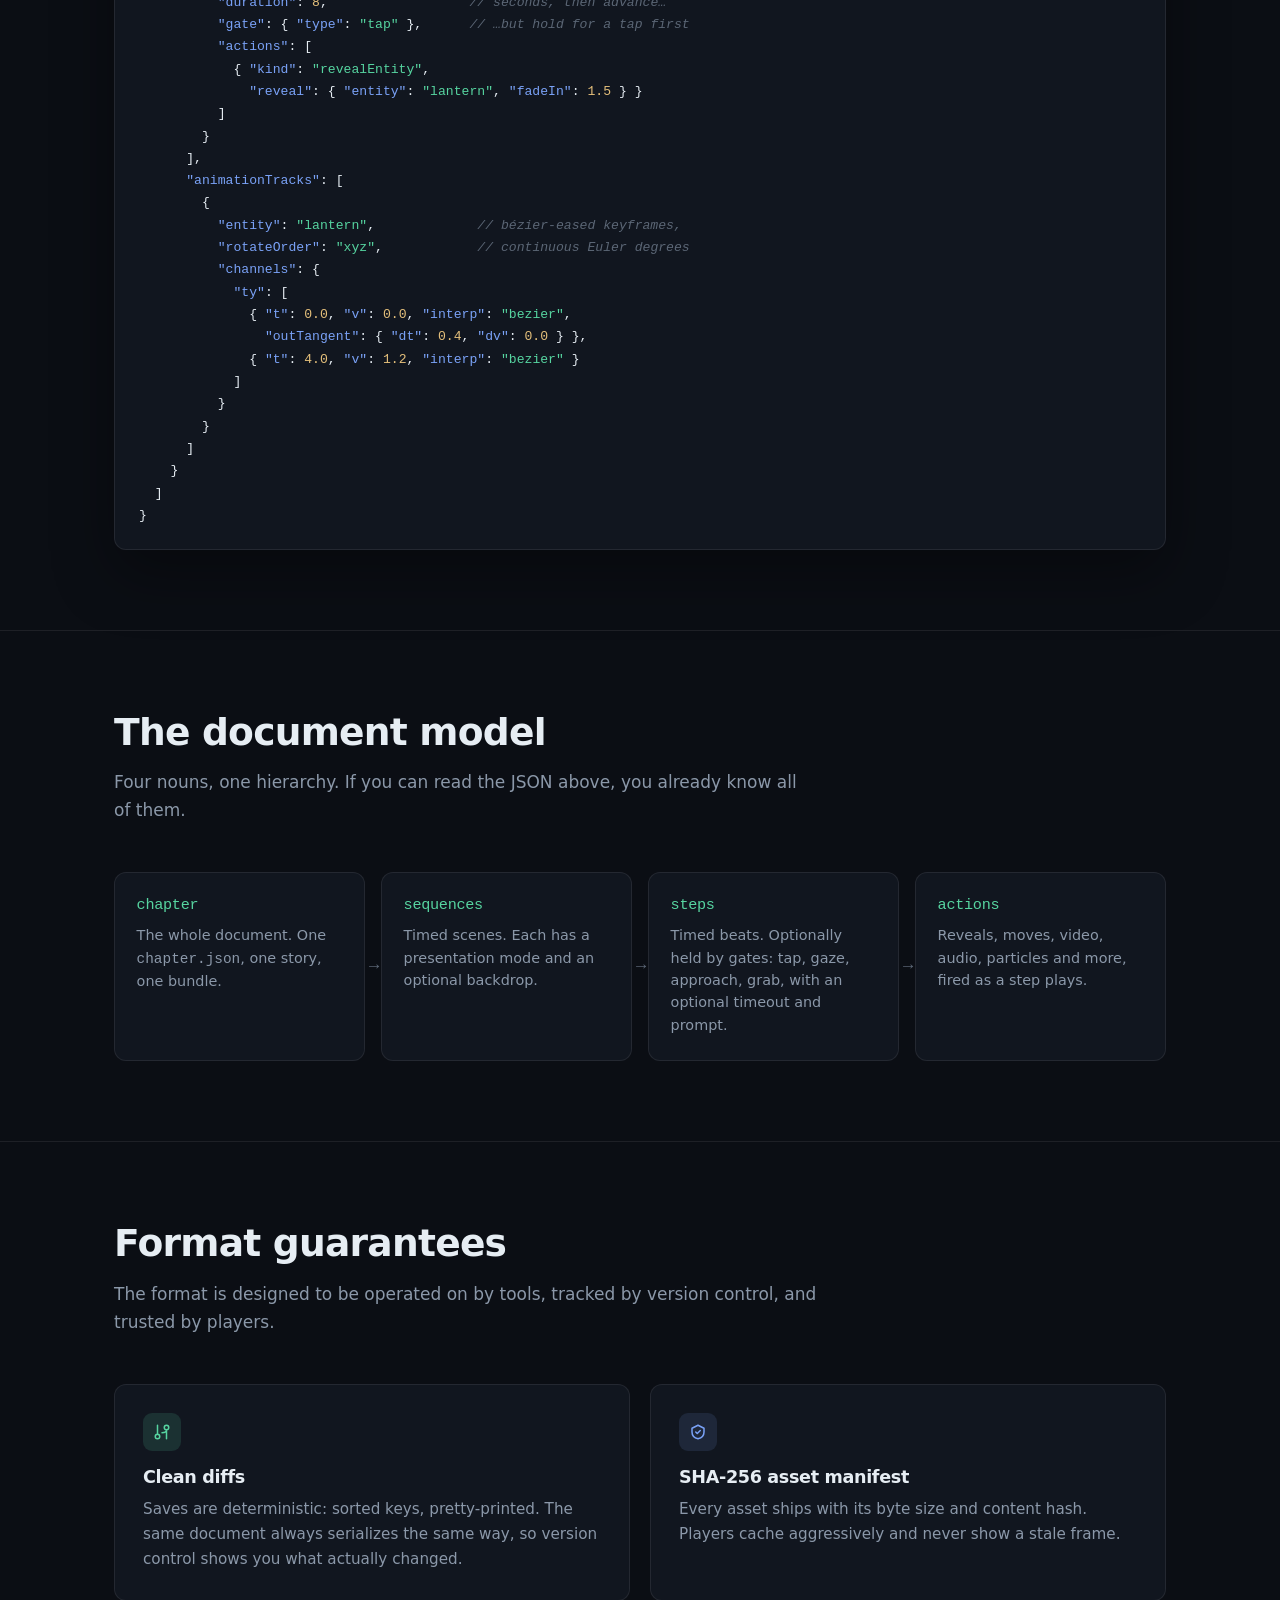
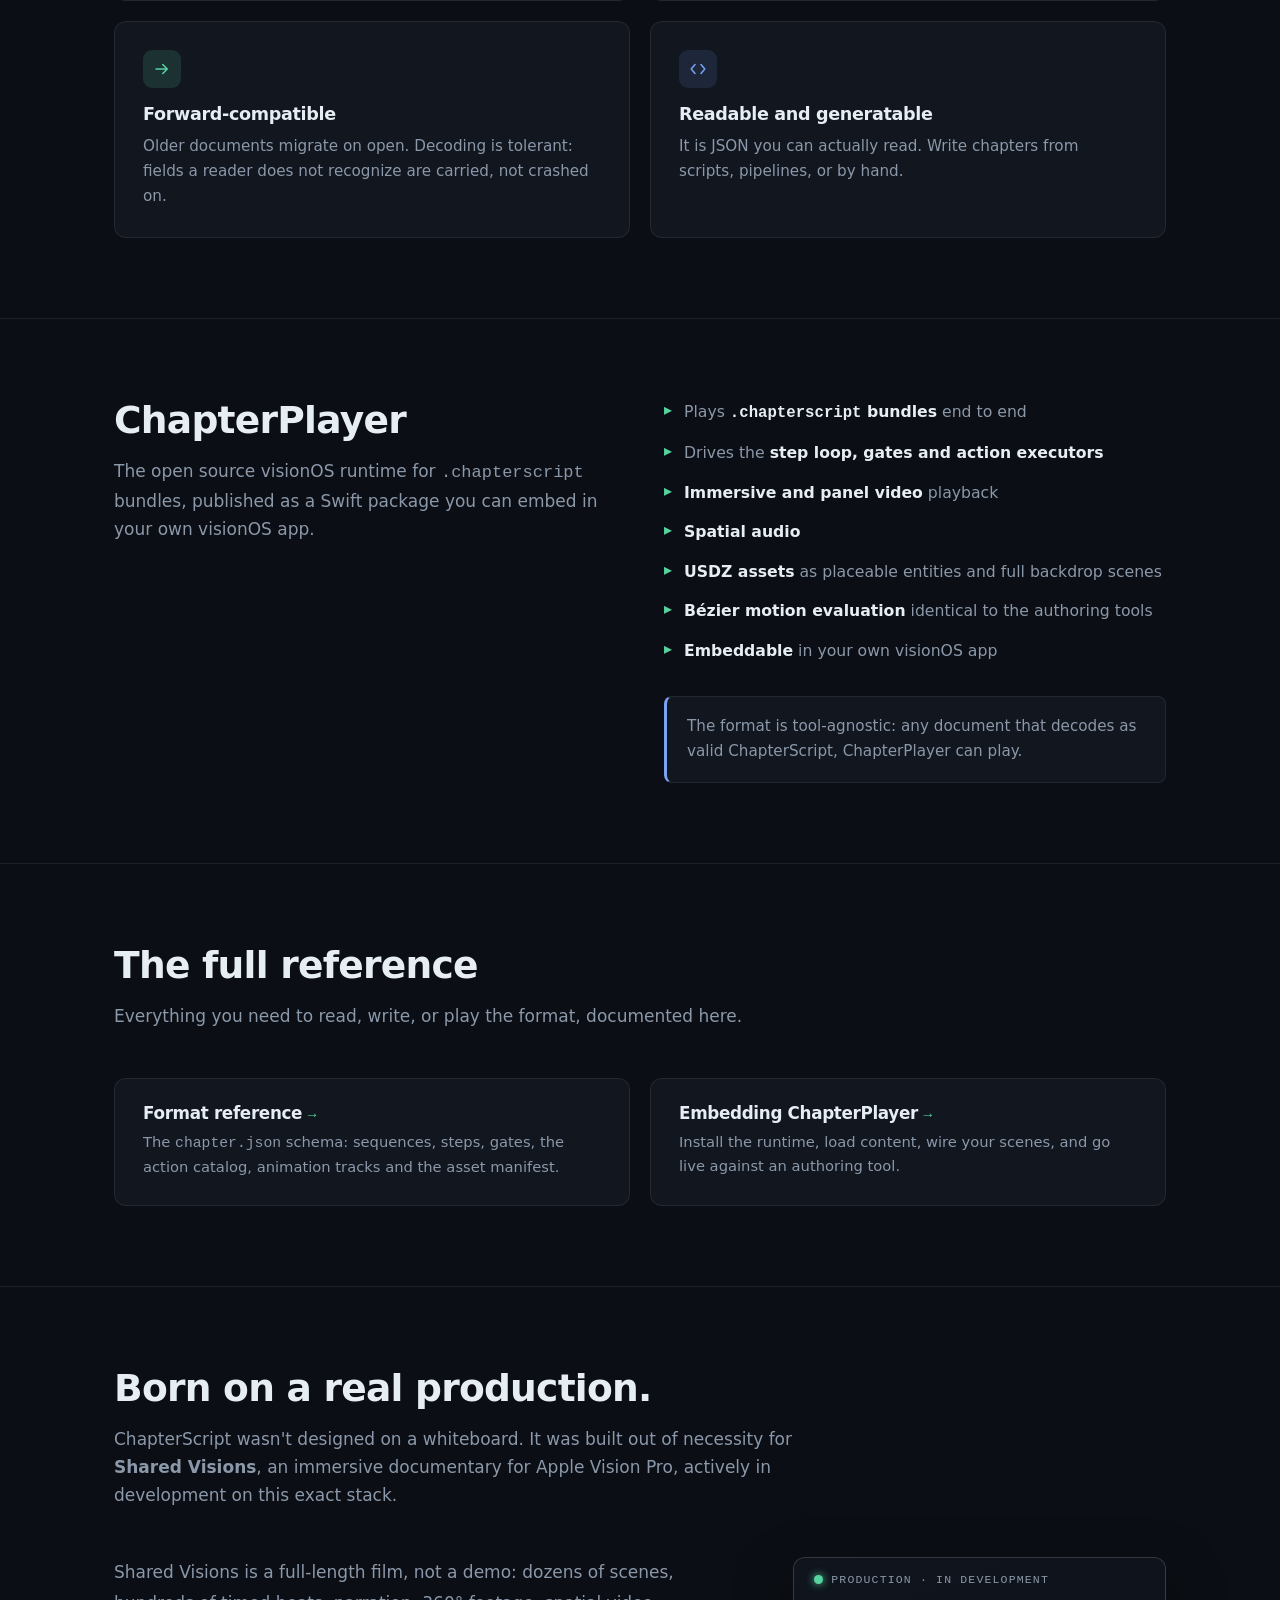
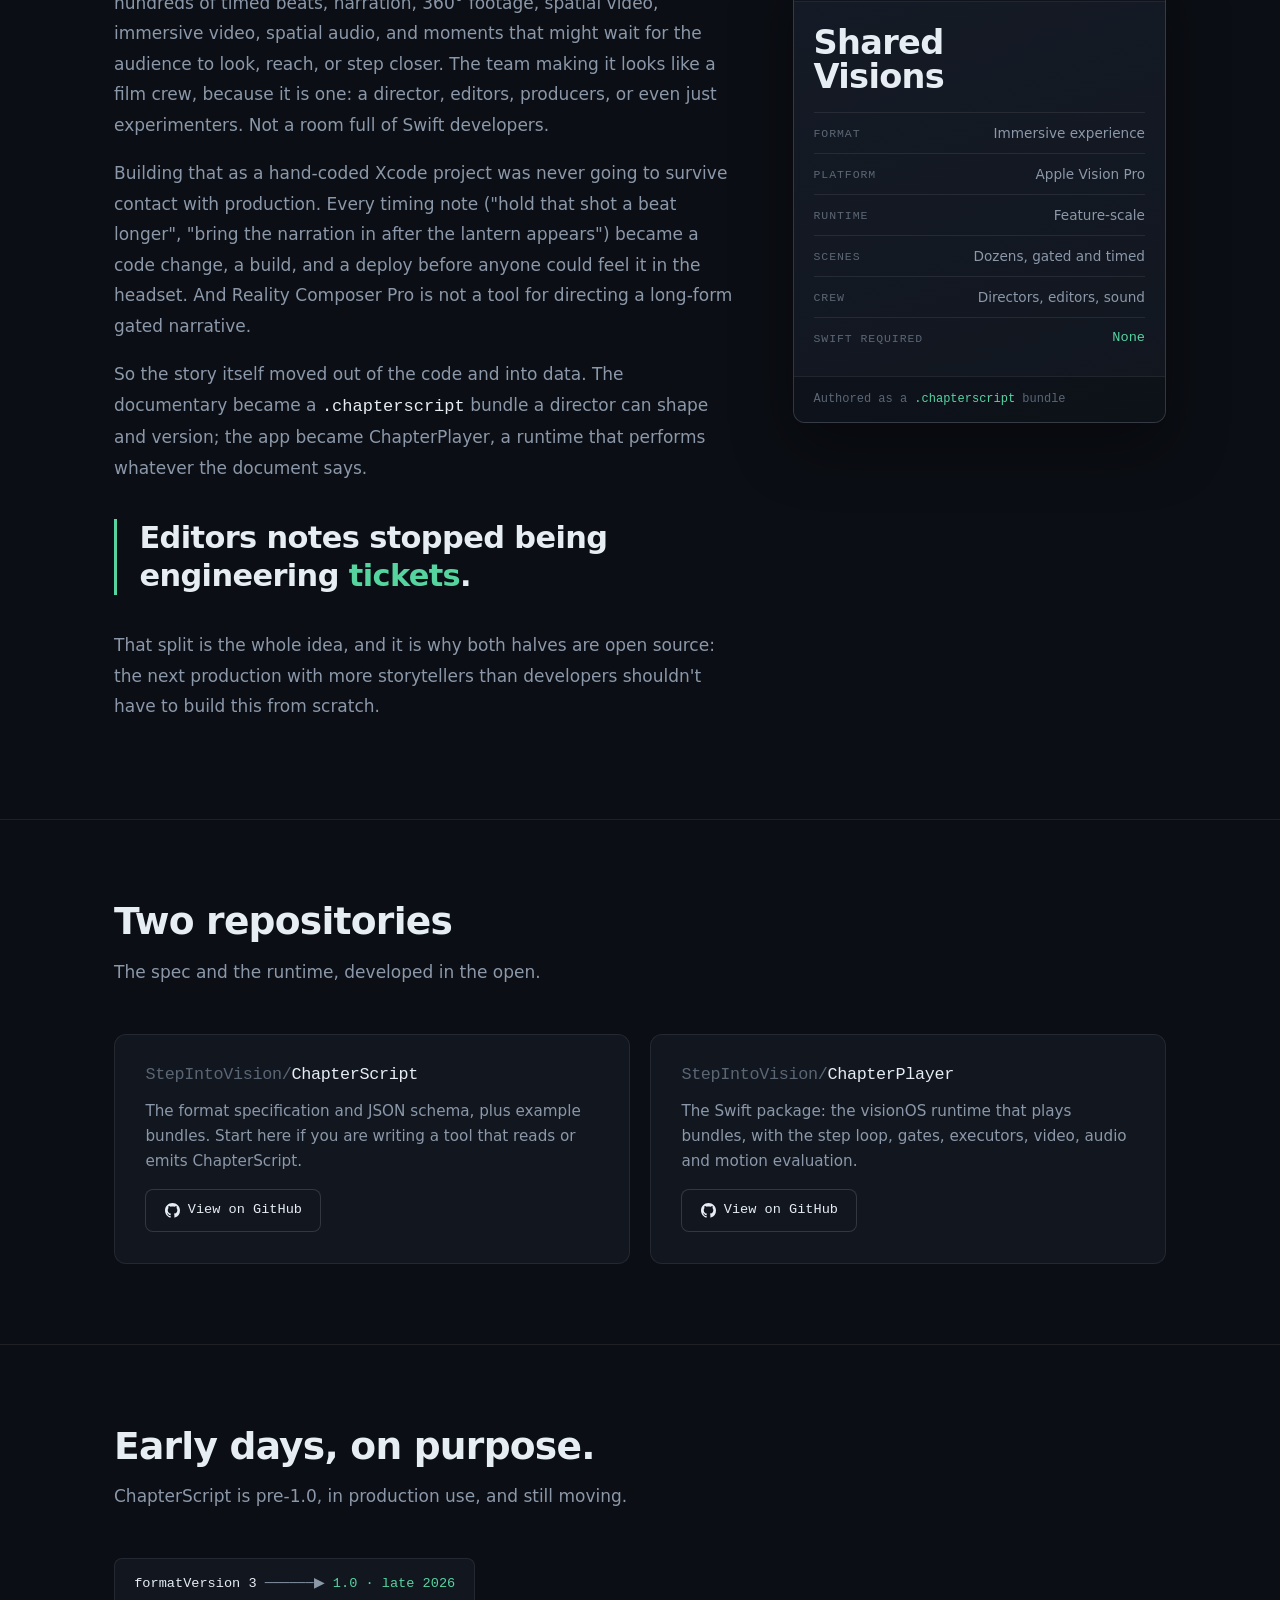
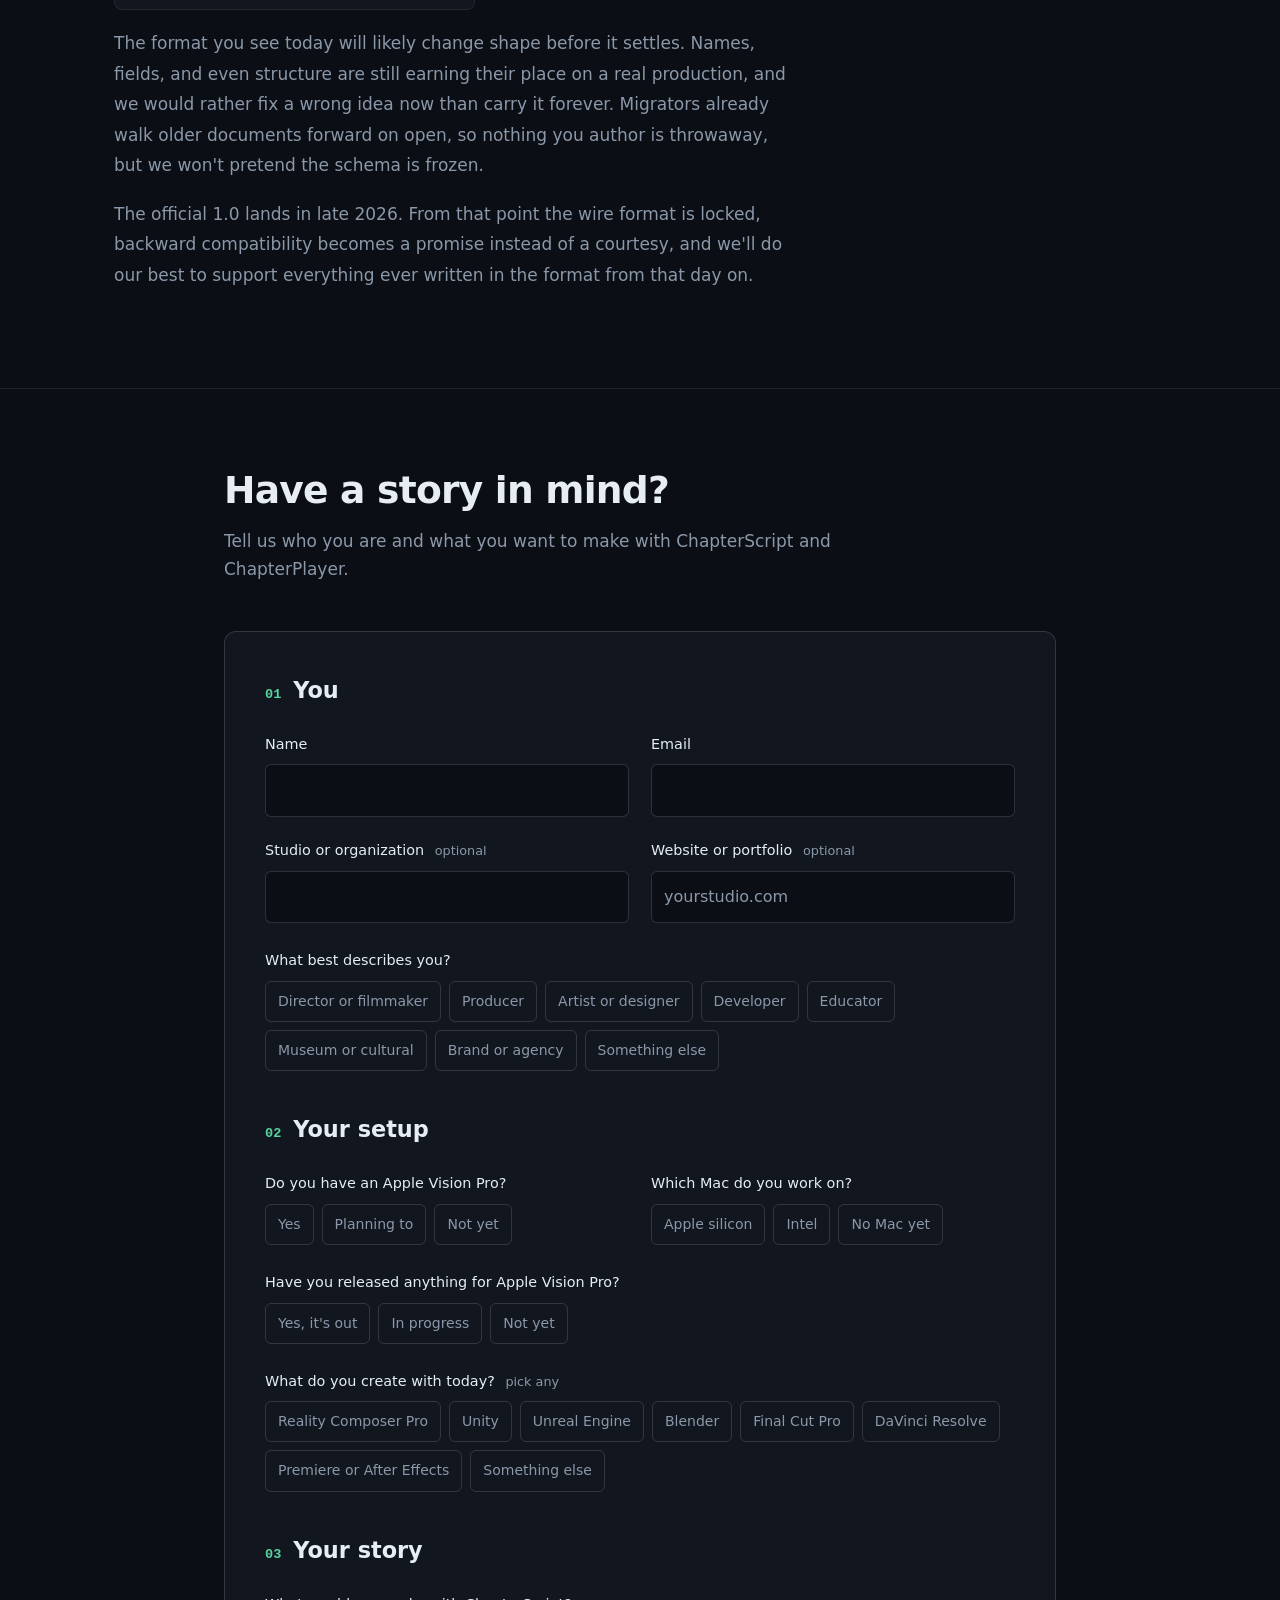
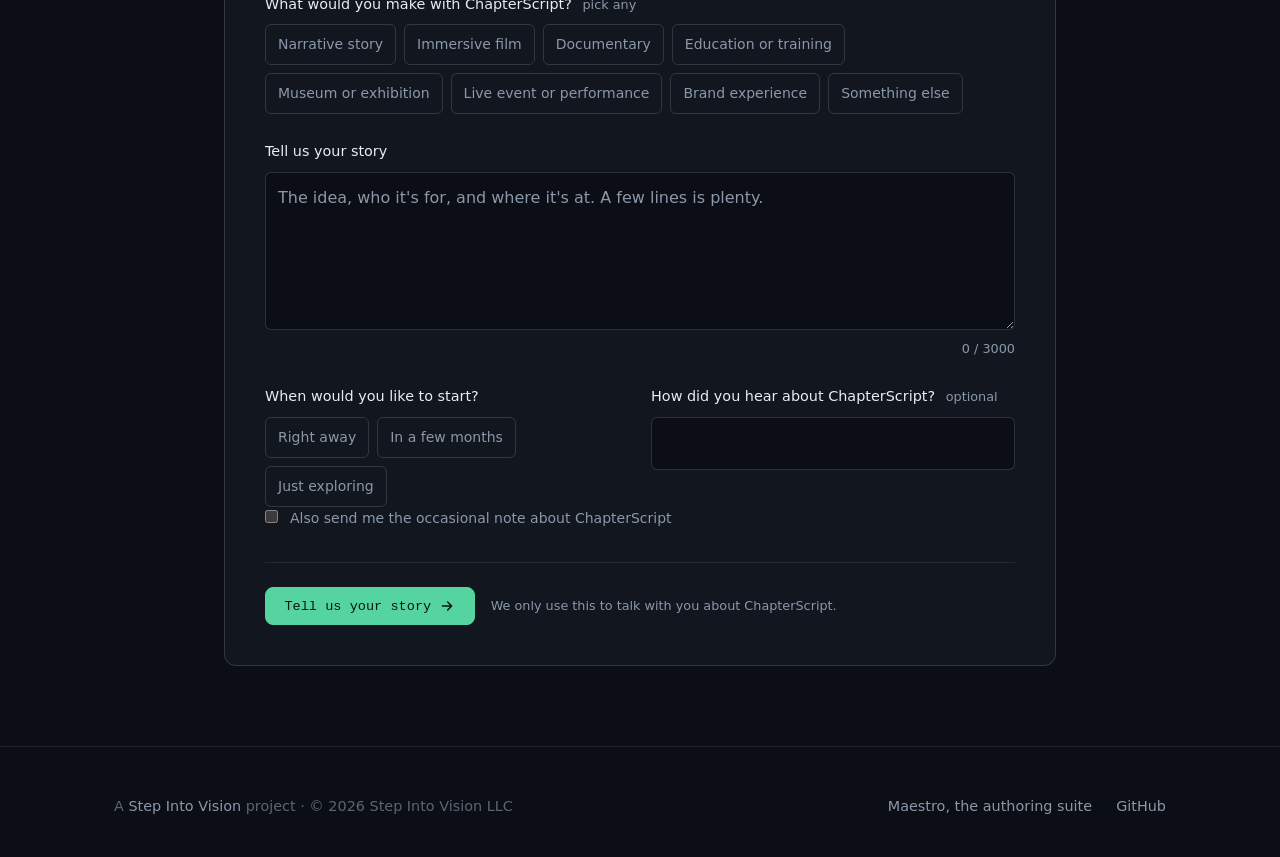
==== commit 2b6defd9: "Add ChapterScript contact form and Hostinger database setup" ====
--- a/index.html
+++ b/index.html
@@ -37,6 +37,7 @@
       <nav class="nav-links" aria-label="Site">
         <a href="/format.html">Format</a>
         <a href="/player.html">Player</a>
+        <a href="#early-access">Get in touch</a>
         <a class="btn btn-ghost" href="https://github.com/StepIntoVision/ChapterScript">
           <svg width="15" height="15" viewBox="0 0 16 16" fill="currentColor" aria-hidden="true"><path d="M8 0C3.58 0 0 3.58 0 8c0 3.54 2.29 6.53 5.47 7.59.4.07.55-.17.55-.38 0-.19-.01-.82-.01-1.49-2.01.37-2.53-.49-2.69-.94-.09-.23-.48-.94-.82-1.13-.28-.15-.68-.52-.01-.53.63-.01 1.08.58 1.23.82.72 1.21 1.87.87 2.33.66.07-.52.28-.87.51-1.07-1.78-.2-3.64-.89-3.64-3.95 0-.87.31-1.59.82-2.15-.08-.2-.36-1.02.08-2.12 0 0 .67-.21 2.2.82.64-.18 1.32-.27 2-.27s1.36.09 2 .27c1.53-1.04 2.2-.82 2.2-.82.44 1.1.16 1.92.08 2.12.51.56.82 1.27.82 2.15 0 3.07-1.87 3.75-3.65 3.95.29.25.54.73.54 1.48 0 1.07-.01 1.93-.01 2.2 0 .21.15.46.55.38A8.01 8.01 0 0 0 16 8c0-4.42-3.58-8-8-8Z"/></svg>
           GitHub
@@ -322,6 +323,180 @@
         </div>
       </div>
     </section>
+    <section class="access section" id="early-access" aria-labelledby="access-title">
+      <div class="access-inner">
+        <header class="access-head section-head reveal">
+          <h2 id="access-title">Have a story in mind?</h2>
+          <p class="access-lede">Tell us who you are and what you want to make with ChapterScript and ChapterPlayer.</p>
+        </header>
+
+        <form class="form reveal" id="access-form" method="POST"
+              action="/api/early-access.php"
+              data-endpoint="/api/early-access.php">
+          <div class="hp" aria-hidden="true">
+            <label>Leave this empty <input type="text" name="_honey" tabindex="-1" autocomplete="off"></label>
+          </div>
+
+          <!-- 01 -->
+          <fieldset class="fs">
+            <legend class="fs-legend"><span class="fs-no">01</span>You</legend>
+            <div class="grid-2">
+              <div class="field">
+                <label for="f-name">Name</label>
+                <input id="f-name" name="name" maxlength="150" type="text" autocomplete="name" required aria-describedby="e-name">
+                <p class="err" id="e-name" hidden>Tell us what to call you.</p>
+              </div>
+              <div class="field">
+                <label for="f-email">Email</label>
+                <input id="f-email" name="email" maxlength="254" type="email" autocomplete="email" inputmode="email" required aria-describedby="e-email">
+                <p class="err" id="e-email" hidden>We'll need an email address that works.</p>
+              </div>
+              <div class="field">
+                <label for="f-org">Studio or organization <i>optional</i></label>
+                <input id="f-org" name="organization" maxlength="200" type="text" autocomplete="organization">
+              </div>
+              <div class="field">
+                <label for="f-web">Website or portfolio <i>optional</i></label>
+                <input id="f-web" name="website" maxlength="500" type="text" inputmode="url" autocomplete="url" placeholder="yourstudio.com" spellcheck="false">
+              </div>
+            </div>
+
+            <fieldset class="field chips-field">
+              <legend>What best describes you?</legend>
+              <div class="chips">
+                <label class="chip"><input type="radio" name="role" value="Director or filmmaker"><span>Director or filmmaker</span></label>
+                <label class="chip"><input type="radio" name="role" value="Producer"><span>Producer</span></label>
+                <label class="chip"><input type="radio" name="role" value="Artist or designer"><span>Artist or designer</span></label>
+                <label class="chip"><input type="radio" name="role" value="Developer"><span>Developer</span></label>
+                <label class="chip"><input type="radio" name="role" value="Educator"><span>Educator</span></label>
+                <label class="chip"><input type="radio" name="role" value="Museum or cultural institution"><span>Museum or cultural</span></label>
+                <label class="chip"><input type="radio" name="role" value="Brand or agency"><span>Brand or agency</span></label>
+                <label class="chip"><input type="radio" name="role" value="Something else"><span>Something else</span></label>
+              </div>
+            </fieldset>
+          </fieldset>
+
+          <!-- 02 -->
+          <fieldset class="fs">
+            <legend class="fs-legend"><span class="fs-no">02</span>Your setup</legend>
+
+            <div class="grid-2 grid-2-chips">
+              <fieldset class="field chips-field">
+                <legend>Do you have an Apple Vision Pro?</legend>
+                <div class="chips">
+                  <label class="chip"><input type="radio" name="vision_pro" value="Yes"><span>Yes</span></label>
+                  <label class="chip"><input type="radio" name="vision_pro" value="Planning to get one"><span>Planning to</span></label>
+                  <label class="chip"><input type="radio" name="vision_pro" value="Not yet"><span>Not yet</span></label>
+                </div>
+              </fieldset>
+              <fieldset class="field chips-field">
+                <legend>Which Mac do you work on?</legend>
+                <div class="chips">
+                  <label class="chip"><input type="radio" name="mac" value="Apple silicon"><span>Apple silicon</span></label>
+                  <label class="chip"><input type="radio" name="mac" value="Intel"><span>Intel</span></label>
+                  <label class="chip"><input type="radio" name="mac" value="No Mac yet"><span>No Mac yet</span></label>
+                </div>
+              </fieldset>
+            </div>
+
+            <fieldset class="field chips-field">
+              <legend>Have you released anything for Apple Vision Pro?</legend>
+              <div class="chips">
+                <label class="chip"><input type="radio" name="shipped" value="Yes, it's out"><span>Yes, it's out</span></label>
+                <label class="chip"><input type="radio" name="shipped" value="In progress"><span>In progress</span></label>
+                <label class="chip"><input type="radio" name="shipped" value="Not yet"><span>Not yet</span></label>
+              </div>
+            </fieldset>
+
+            <fieldset class="field chips-field">
+              <legend>What do you create with today? <i>pick any</i></legend>
+              <div class="chips">
+                <label class="chip"><input type="checkbox" name="tools[]" value="Reality Composer Pro"><span>Reality Composer Pro</span></label>
+                <label class="chip"><input type="checkbox" name="tools[]" value="Unity"><span>Unity</span></label>
+                <label class="chip"><input type="checkbox" name="tools[]" value="Unreal Engine"><span>Unreal Engine</span></label>
+                <label class="chip"><input type="checkbox" name="tools[]" value="Blender"><span>Blender</span></label>
+                <label class="chip"><input type="checkbox" name="tools[]" value="Final Cut Pro"><span>Final Cut Pro</span></label>
+                <label class="chip"><input type="checkbox" name="tools[]" value="DaVinci Resolve"><span>DaVinci Resolve</span></label>
+                <label class="chip"><input type="checkbox" name="tools[]" value="Premiere Pro or After Effects"><span>Premiere or After Effects</span></label>
+                <label class="chip"><input type="checkbox" name="tools[]" value="Something else"><span>Something else</span></label>
+              </div>
+            </fieldset>
+          </fieldset>
+
+          <!-- 03 -->
+          <fieldset class="fs">
+            <legend class="fs-legend"><span class="fs-no">03</span>Your story</legend>
+
+            <fieldset class="field chips-field">
+              <legend>What would you make with ChapterScript? <i>pick any</i></legend>
+              <div class="chips">
+                <label class="chip"><input type="checkbox" name="making[]" value="Narrative story"><span>Narrative story</span></label>
+                <label class="chip"><input type="checkbox" name="making[]" value="Immersive film"><span>Immersive film</span></label>
+                <label class="chip"><input type="checkbox" name="making[]" value="Documentary"><span>Documentary</span></label>
+                <label class="chip"><input type="checkbox" name="making[]" value="Education or training"><span>Education or training</span></label>
+                <label class="chip"><input type="checkbox" name="making[]" value="Museum or exhibition"><span>Museum or exhibition</span></label>
+                <label class="chip"><input type="checkbox" name="making[]" value="Live event or performance"><span>Live event or performance</span></label>
+                <label class="chip"><input type="checkbox" name="making[]" value="Brand experience"><span>Brand experience</span></label>
+                <label class="chip"><input type="checkbox" name="making[]" value="Something else"><span>Something else</span></label>
+              </div>
+            </fieldset>
+
+            <div class="field">
+              <label for="f-story">Tell us your story</label>
+              <textarea id="f-story" name="story" rows="5" maxlength="3000" required
+                        placeholder="The idea, who it's for, and where it's at. A few lines is plenty."
+                        aria-describedby="e-story c-story"></textarea>
+              <div class="field-foot">
+                <p class="err" id="e-story" hidden>A sentence or two about what you want to make helps us a lot.</p>
+                <span class="count" id="c-story" aria-live="off">0 / 3000</span>
+              </div>
+            </div>
+
+            <div class="grid-2 grid-2-chips">
+              <fieldset class="field chips-field">
+                <legend>When would you like to start?</legend>
+                <div class="chips">
+                  <label class="chip"><input type="radio" name="timeline" value="Right away"><span>Right away</span></label>
+                  <label class="chip"><input type="radio" name="timeline" value="In the next few months"><span>In a few months</span></label>
+                  <label class="chip"><input type="radio" name="timeline" value="Just exploring"><span>Just exploring</span></label>
+                </div>
+              </fieldset>
+              <div class="field">
+                <label for="f-heard">How did you hear about ChapterScript? <i>optional</i></label>
+                <input id="f-heard" name="heard_about" maxlength="300" type="text">
+              </div>
+            </div>
+
+            <label class="check">
+              <input type="checkbox" name="updates" value="Yes">
+              <span class="check-box" aria-hidden="true"></span>
+              <span>Also send me the occasional note about ChapterScript</span>
+            </label>
+          </fieldset>
+
+          <div class="submit-row">
+            <button class="btn btn-primary btn-submit" type="submit" id="submit">
+              <span class="btn-label">Tell us your story</span>
+              <svg viewBox="0 0 24 24" width="16" height="16" fill="none" stroke="currentColor" stroke-width="2.2" stroke-linecap="round" stroke-linejoin="round" aria-hidden="true"><path d="M5 12h14M13 6l6 6-6 6"/></svg>
+            </button>
+            <p class="fine">We only use this to talk with you about ChapterScript.</p>
+          </div>
+
+          <div class="form-error" id="form-error" role="alert" hidden>
+            <p><b>That didn't send.</b> <span id="form-error-message">Your answers are still here. Please try again.</span></p>
+            <div class="form-error-actions">
+              <button class="btn btn-ghost btn-small" type="submit">Try again</button>
+            </div>
+          </div>
+        </form>
+
+        <div class="sent" id="sent" tabindex="-1" hidden>
+          <p class="sent-mark wordmark" aria-hidden="true">ChapterScript</p>
+          <h3>Thank you<span id="sent-name"></span>.</h3>
+          <p>Your story has been received. Your email: <b id="sent-email">your inbox</b>.</p>
+        </div>
+      </div>
+    </section>
   </main>
 
   <footer class="footer">
@@ -335,5 +510,6 @@
   </footer>
 
   <script src="/assets/js/site.js"></script>
+  <script src="/assets/js/early-access.js"></script>
 </body>
 </html>
--- a/assets/css/site.css
+++ b/assets/css/site.css
@@ -0,0 +1,720 @@
+/* chapterscript.com — dark slate terminal theme.
+   All colors live here; use the variables, not literal hex, for anything new. */
+
+:root {
+  --bg: #0b0e14;
+  --panel: #11161f;
+  --panel-2: #151b26;
+  --border: rgba(255, 255, 255, 0.08);
+  --border-strong: rgba(255, 255, 255, 0.14);
+  --ink: #e6edf3;
+  --dim: #8b98a9;
+  --faint: #5b6675;
+  --mint: #56d4a0;
+  --mint-dim: rgba(86, 212, 160, 0.14);
+  --blue: #7aa2f7;
+  --blue-dim: rgba(122, 162, 247, 0.12);
+  --syn-key: #7aa2f7;
+  --syn-str: #56d4a0;
+  --syn-num: #e5c07b;
+  --syn-comment: #5b6675;
+  --font-display: "Space Grotesk", system-ui, sans-serif;
+  --font-body: "Inter", system-ui, sans-serif;
+  --font-mono: "JetBrains Mono", ui-monospace, "SF Mono", Menlo, monospace;
+  --max-w: 1100px;
+  --radius: 12px;
+}
+
+* { box-sizing: border-box; margin: 0; padding: 0; }
+
+html {
+  color-scheme: dark;
+  scroll-padding-top: 5.5rem;
+}
+
+@media (prefers-reduced-motion: no-preference) {
+  html { scroll-behavior: smooth; }
+}
+
+body {
+  background: var(--bg);
+  color: var(--ink);
+  font-family: var(--font-body);
+  font-size: 1.0625rem;
+  line-height: 1.65;
+  -webkit-font-smoothing: antialiased;
+}
+
+::selection { background: var(--mint-dim); color: var(--ink); }
+
+a { color: var(--mint); text-decoration: none; }
+a:hover { text-decoration: underline; text-underline-offset: 3px; }
+
+h1, h2, h3 {
+  font-family: var(--font-display);
+  font-weight: 600;
+  line-height: 1.15;
+  letter-spacing: -0.02em;
+}
+
+code, kbd, pre { font-family: var(--font-mono); }
+
+.wrap {
+  max-width: var(--max-w);
+  margin: 0 auto;
+  padding: 0 1.5rem;
+}
+
+/* ---------- Atmosphere ---------- */
+
+.grid-bg {
+  position: fixed;
+  inset: 0;
+  z-index: -1;
+  background-image:
+    linear-gradient(rgba(255, 255, 255, 0.025) 1px, transparent 1px),
+    linear-gradient(90deg, rgba(255, 255, 255, 0.025) 1px, transparent 1px);
+  background-size: 48px 48px;
+  mask-image: radial-gradient(ellipse 80% 60% at 50% 0%, #000 30%, transparent 75%);
+  -webkit-mask-image: radial-gradient(ellipse 80% 60% at 50% 0%, #000 30%, transparent 75%);
+}
+
+.glow {
+  position: absolute;
+  z-index: -1;
+  border-radius: 50%;
+  filter: blur(90px);
+  opacity: 0.35;
+  pointer-events: none;
+}
+
+.glow-mint { background: radial-gradient(circle, rgba(86, 212, 160, 0.35), transparent 70%); }
+.glow-blue { background: radial-gradient(circle, rgba(122, 162, 247, 0.3), transparent 70%); }
+
+/* ---------- Nav ---------- */
+
+.nav {
+  position: sticky;
+  top: 0;
+  z-index: 10;
+  background: rgba(11, 14, 20, 0.82);
+  backdrop-filter: blur(12px);
+  -webkit-backdrop-filter: blur(12px);
+  border-bottom: 1px solid transparent;
+  transition: border-color 0.2s;
+}
+
+.nav.scrolled { border-bottom-color: var(--border); }
+
+.nav-inner {
+  display: flex;
+  align-items: center;
+  gap: 1.75rem;
+  height: 4rem;
+}
+
+.wordmark {
+  font-family: var(--font-mono);
+  font-size: 0.95rem;
+  font-weight: 500;
+  color: var(--ink);
+  letter-spacing: -0.01em;
+}
+
+.wordmark:hover { text-decoration: none; }
+.wordmark .accent { color: var(--mint); }
+
+.nav-links {
+  display: flex;
+  gap: 1.5rem;
+  margin-left: auto;
+  align-items: center;
+}
+
+.nav-links a {
+  color: var(--dim);
+  font-size: 0.9rem;
+  font-weight: 500;
+}
+
+.nav-links a:hover { color: var(--ink); text-decoration: none; }
+
+/* ---------- Buttons ---------- */
+
+.btn {
+  display: inline-flex;
+  align-items: center;
+  gap: 0.5rem;
+  padding: 0.6rem 1.15rem;
+  border-radius: 8px;
+  font-family: var(--font-mono);
+  font-size: 0.85rem;
+  font-weight: 500;
+  border: 1px solid var(--border-strong);
+  color: var(--ink);
+  background: var(--panel);
+  transition: border-color 0.15s, background 0.15s, transform 0.15s;
+}
+
+.btn:hover { text-decoration: none; border-color: var(--mint); }
+
+.btn-primary {
+  background: var(--mint);
+  border-color: var(--mint);
+  color: #0b1712;
+}
+
+.btn-primary:hover {
+  background: #6be0af;
+  border-color: #6be0af;
+}
+
+.btn-ghost { background: transparent; }
+
+.btn svg { flex-shrink: 0; }
+
+.nav .btn { padding: 0.45rem 0.9rem; font-size: 0.8rem; }
+
+/* ---------- Hero ---------- */
+
+.hero {
+  position: relative;
+  padding: 7rem 0 5.5rem;
+  overflow: hidden;
+}
+
+.hero .glow-mint { width: 480px; height: 480px; top: -180px; left: 8%; }
+.hero .glow-blue { width: 420px; height: 420px; top: -120px; right: 5%; }
+
+.eyebrow {
+  font-family: var(--font-mono);
+  font-size: 0.78rem;
+  letter-spacing: 0.08em;
+  text-transform: uppercase;
+  color: var(--mint);
+  margin-bottom: 1.25rem;
+}
+
+.hero h1 {
+  font-size: clamp(2.4rem, 6vw, 4rem);
+  max-width: 16ch;
+  margin-bottom: 1.25rem;
+}
+
+.hero-sub {
+  color: var(--dim);
+  max-width: 44rem;
+  font-size: 1.15rem;
+  margin-bottom: 2.25rem;
+}
+
+.hero-sub strong { color: var(--ink); font-weight: 600; }
+
+.hero-ctas { display: flex; gap: 0.85rem; flex-wrap: wrap; }
+
+/* ---------- Sections ---------- */
+
+.section { padding: 5rem 0; }
+.section + .section { border-top: 1px solid var(--border); }
+
+.section-head { max-width: 44rem; margin-bottom: 3rem; }
+.section-head h2 { font-size: clamp(1.7rem, 3.5vw, 2.35rem); margin-bottom: 0.9rem; }
+.section-head p { color: var(--dim); }
+
+/* ---------- Code panel ---------- */
+
+.code-panel {
+  background: var(--panel);
+  border: 1px solid var(--border);
+  border-radius: var(--radius);
+  overflow: hidden;
+  box-shadow: 0 24px 60px rgba(0, 0, 0, 0.35);
+}
+
+.code-bar {
+  display: flex;
+  align-items: center;
+  gap: 0.5rem;
+  padding: 0.7rem 1rem;
+  border-bottom: 1px solid var(--border);
+  background: var(--panel-2);
+}
+
+.dot { width: 11px; height: 11px; border-radius: 50%; }
+.dot-r { background: #f16a5d; }
+.dot-y { background: #f5bf4f; }
+.dot-g { background: #53c22b; }
+
+.code-title {
+  margin-left: 0.6rem;
+  font-family: var(--font-mono);
+  font-size: 0.75rem;
+  color: var(--faint);
+}
+
+.code-panel pre {
+  padding: 1.35rem 1.5rem;
+  overflow-x: auto;
+  font-size: 0.82rem;
+  line-height: 1.7;
+  tab-size: 2;
+}
+
+.code-panel .k { color: var(--syn-key); }
+.code-panel .s { color: var(--syn-str); }
+.code-panel .n { color: var(--syn-num); }
+.code-panel .c { color: var(--syn-comment); font-style: italic; }
+
+.bundle-tree {
+  font-family: var(--font-mono);
+  font-size: 0.85rem;
+  color: var(--dim);
+  background: var(--panel);
+  border: 1px solid var(--border);
+  border-radius: var(--radius);
+  padding: 1.25rem 1.5rem;
+  overflow-x: auto;
+  margin-bottom: 2rem;
+}
+
+.bundle-tree .d { color: var(--blue); }
+.bundle-tree .f { color: var(--ink); }
+.bundle-tree .m { color: var(--faint); }
+
+/* ---------- Concepts strip ---------- */
+
+.concepts {
+  display: grid;
+  grid-template-columns: repeat(4, 1fr);
+  gap: 1rem;
+}
+
+.concept {
+  position: relative;
+  background: var(--panel);
+  border: 1px solid var(--border);
+  border-radius: var(--radius);
+  padding: 1.5rem 1.35rem;
+}
+
+.concept::after {
+  content: "→";
+  position: absolute;
+  right: -0.95rem;
+  top: 50%;
+  transform: translateY(-50%);
+  color: var(--faint);
+  font-family: var(--font-mono);
+  z-index: 1;
+}
+
+.concept:last-child::after { content: none; }
+
+.concept h3 {
+  font-family: var(--font-mono);
+  font-size: 0.95rem;
+  font-weight: 500;
+  color: var(--mint);
+  margin-bottom: 0.6rem;
+}
+
+.concept p { color: var(--dim); font-size: 0.9rem; line-height: 1.55; }
+
+/* ---------- Feature grid ---------- */
+
+.features {
+  display: grid;
+  grid-template-columns: repeat(2, 1fr);
+  gap: 1.25rem;
+}
+
+.feature {
+  background: var(--panel);
+  border: 1px solid var(--border);
+  border-radius: var(--radius);
+  padding: 1.75rem;
+}
+
+.feature h3 { font-size: 1.1rem; margin-bottom: 0.6rem; }
+.feature h3 code { color: var(--blue); font-size: 0.95em; }
+.feature p { color: var(--dim); font-size: 0.95rem; }
+
+.feature-icon {
+  display: inline-flex;
+  align-items: center;
+  justify-content: center;
+  width: 38px;
+  height: 38px;
+  border-radius: 9px;
+  background: var(--mint-dim);
+  color: var(--mint);
+  margin-bottom: 1rem;
+}
+
+.feature:nth-child(even) .feature-icon { background: var(--blue-dim); color: var(--blue); }
+
+/* ---------- Player section ---------- */
+
+.player-grid {
+  display: grid;
+  grid-template-columns: 1fr 1fr;
+  gap: 3rem;
+  align-items: start;
+}
+
+.cap-list { list-style: none; display: grid; gap: 0.85rem; }
+
+.cap-list li {
+  display: flex;
+  gap: 0.75rem;
+  color: var(--dim);
+  font-size: 0.98rem;
+}
+
+.cap-list li::before {
+  content: "▸";
+  color: var(--mint);
+  font-family: var(--font-mono);
+  flex-shrink: 0;
+}
+
+.cap-list li strong { color: var(--ink); font-weight: 600; }
+
+.player-note {
+  margin-top: 2rem;
+  padding: 1.1rem 1.25rem;
+  border: 1px solid var(--border);
+  border-left: 3px solid var(--blue);
+  border-radius: 8px;
+  background: var(--panel);
+  color: var(--dim);
+  font-size: 0.95rem;
+}
+
+.player-note a { color: var(--blue); }
+
+/* ---------- Spec pointer ---------- */
+
+.spec-links { display: grid; grid-template-columns: 1fr 1fr; gap: 1.25rem; }
+
+.spec-link {
+  display: block;
+  background: var(--panel);
+  border: 1px solid var(--border);
+  border-radius: var(--radius);
+  padding: 1.6rem 1.75rem;
+  color: var(--ink);
+  transition: border-color 0.15s;
+}
+
+.spec-link:hover { text-decoration: none; border-color: var(--mint); }
+.spec-link h3 { font-size: 1.05rem; margin-bottom: 0.4rem; }
+.spec-link h3 span { color: var(--mint); font-family: var(--font-mono); font-size: 0.85em; }
+.spec-link p { color: var(--dim); font-size: 0.92rem; }
+
+/* ---------- Repo cards ---------- */
+
+.repos { display: grid; grid-template-columns: 1fr 1fr; gap: 1.25rem; }
+
+.repo {
+  background: var(--panel);
+  border: 1px solid var(--border);
+  border-radius: var(--radius);
+  padding: 1.9rem;
+  display: flex;
+  flex-direction: column;
+  gap: 0.9rem;
+}
+
+.repo h3 {
+  font-family: var(--font-mono);
+  font-size: 1.05rem;
+  font-weight: 500;
+}
+
+.repo h3 .org { color: var(--faint); }
+.repo p { color: var(--dim); font-size: 0.95rem; flex: 1; }
+.repo .btn { align-self: flex-start; }
+
+/* ---------- Footer ---------- */
+
+.footer {
+  border-top: 1px solid var(--border);
+  padding: 3rem 0;
+  color: var(--faint);
+  font-size: 0.9rem;
+}
+
+.footer-inner {
+  display: flex;
+  flex-wrap: wrap;
+  gap: 1rem 2rem;
+  align-items: center;
+  justify-content: space-between;
+}
+
+.footer a { color: var(--dim); }
+.footer a:hover { color: var(--mint); }
+.footer-links { display: flex; flex-wrap: wrap; gap: 1.5rem; }
+
+/* ---------- 404 ---------- */
+
+.err-page {
+  min-height: 70vh;
+  display: flex;
+  flex-direction: column;
+  align-items: flex-start;
+  justify-content: center;
+  position: relative;
+}
+
+.err-code {
+  font-family: var(--font-mono);
+  font-size: 0.9rem;
+  color: var(--mint);
+  margin-bottom: 1rem;
+}
+
+.err-page h1 { font-size: clamp(2rem, 5vw, 3rem); margin-bottom: 1rem; }
+.err-page p { color: var(--dim); margin-bottom: 2rem; max-width: 38rem; }
+
+/* ---------- Reveal on scroll ----------
+   Content is visible by default. Only when JS has confirmed it will run the
+   reveal (html.reveal-enabled, set only when motion is allowed) do elements
+   start hidden. Reduced-motion users and no-JS visitors see everything. */
+
+html.reveal-enabled .reveal {
+  opacity: 0;
+  transform: translateY(18px);
+  transition: opacity 0.6s ease, transform 0.6s ease;
+}
+
+html.reveal-enabled .reveal.in {
+  opacity: 1;
+  transform: none;
+}
+
+/* ---------- Responsive ---------- */
+
+@media (max-width: 900px) {
+  .concepts { grid-template-columns: repeat(2, 1fr); }
+  .concept::after { content: none; }
+  .player-grid { grid-template-columns: 1fr; gap: 2rem; }
+}
+
+@media (max-width: 640px) {
+  .nav-links a:not(.btn) { display: none; }
+  .hero { padding: 4.5rem 0 3.5rem; }
+  .section { padding: 3.5rem 0; }
+  .concepts, .features, .spec-links, .repos { grid-template-columns: 1fr; }
+}
+
+/* ---------- Reference sub-pages ---------- */
+.docpage { padding: 8.5rem 0 5rem; }
+.docpage .wrap { max-width: 860px; }
+.doc-back {
+  font-family: var(--font-mono); font-size: .8rem; color: var(--dim);
+  display: inline-block; margin-bottom: 1.6rem; transition: color .2s;
+}
+.doc-back:hover { color: var(--mint); }
+.docpage h1 { font-size: clamp(2rem, 4.5vw, 3rem); letter-spacing: -.02em; margin-bottom: .8rem; }
+.doc-lede { color: var(--dim); font-size: 1.08rem; max-width: 60ch; margin-bottom: 3rem; }
+.docpage h2 {
+  font-size: 1.45rem; letter-spacing: -.01em;
+  margin: 3rem 0 .9rem; padding-top: 2.2rem; border-top: 1px solid var(--border);
+}
+.docpage h3 { font-size: 1.05rem; margin: 1.8rem 0 .5rem; color: var(--ink); }
+.docpage p, .docpage li { color: var(--dim); line-height: 1.75; }
+.docpage p { margin-bottom: 1rem; }
+.docpage ul { margin: 0 0 1.2rem 1.2rem; }
+.docpage li { margin-bottom: .45rem; }
+.docpage li::marker { color: var(--mint); }
+.docpage strong { color: var(--ink); font-weight: 600; }
+.docpage a:not(.doc-back):not(.btn) { color: var(--mint); }
+.docpage a:not(.doc-back):not(.btn):hover { text-decoration: underline; }
+.docpage pre {
+  background: var(--panel); border: 1px solid var(--border); border-radius: 10px;
+  padding: 1.1rem 1.3rem; overflow-x: auto; margin: 0 0 1.4rem;
+  font-family: var(--font-mono); font-size: .82rem; line-height: 1.7; color: var(--ink);
+}
+.docpage table {
+  width: 100%; border-collapse: collapse; margin: 0 0 1.4rem;
+  font-size: .9rem;
+}
+.docpage th {
+  font-family: var(--font-mono); font-size: .72rem; text-transform: uppercase;
+  letter-spacing: .08em; color: var(--dim); text-align: left;
+  padding: .5rem .8rem; border-bottom: 1px solid var(--border);
+}
+.docpage td { padding: .55rem .8rem; border-bottom: 1px solid var(--border); color: var(--dim); vertical-align: top; }
+.docpage td:first-child { font-family: var(--font-mono); font-size: .82rem; color: var(--ink); white-space: nowrap; }
+.docpage .table-scroll { overflow-x: auto; }
+.doc-callout {
+  border: 1px solid var(--border); border-left: 3px solid var(--mint);
+  background: var(--panel); border-radius: 8px; padding: .9rem 1.1rem; margin: 0 0 1.4rem;
+}
+.doc-callout p { margin: 0; font-size: .92rem; }
+.doc-next { display: grid; grid-template-columns: 1fr 1fr; gap: 1.25rem; margin-top: 3rem; }
+@media (max-width: 720px) { .doc-next { grid-template-columns: 1fr; } }
+.docpage .spec-link h3 { margin: 0 0 .4rem; padding: 0; border: none; }
+.docpage .spec-link p { margin: 0; }
+
+/* ---------- Origin story ---------- */
+.story { max-width: 680px; }
+.story p { color: var(--dim); line-height: 1.8; margin-bottom: 1.1rem; }
+.story p strong, .story p code { color: var(--ink); }
+.story-grid {
+  display: grid;
+  grid-template-columns: 5fr 3fr;
+  gap: 3.5rem;
+  align-items: start;
+}
+.story-quote {
+  margin: 2.2rem 0;
+  padding-left: 1.4rem;
+  border-left: 3px solid var(--mint);
+  font-family: var(--font-display);
+  font-size: clamp(1.4rem, 2.6vw, 1.9rem);
+  font-weight: 600;
+  line-height: 1.25;
+  letter-spacing: -0.02em;
+  color: var(--ink);
+}
+.story-quote em { font-style: normal; color: var(--mint); }
+
+/* The production slate card */
+.slate {
+  position: sticky;
+  top: 5.5rem;
+  background: linear-gradient(160deg, var(--panel-2), var(--panel));
+  border: 1px solid var(--border-strong);
+  border-radius: var(--radius);
+  overflow: hidden;
+  box-shadow: 0 24px 60px rgba(0, 0, 0, 0.35);
+}
+.slate-bar {
+  display: flex;
+  align-items: center;
+  gap: 0.55rem;
+  padding: 0.75rem 1.25rem;
+  border-bottom: 1px solid var(--border);
+  background: rgba(11, 14, 20, 0.5);
+  font-family: var(--font-mono);
+  font-size: 0.72rem;
+  letter-spacing: 0.1em;
+  text-transform: uppercase;
+  color: var(--dim);
+}
+.slate-rec {
+  width: 9px; height: 9px; border-radius: 50%;
+  background: var(--mint);
+  box-shadow: 0 0 8px var(--mint);
+}
+@media (prefers-reduced-motion: no-preference) {
+  .slate-rec { animation: rec-pulse 2s ease-in-out infinite; }
+  @keyframes rec-pulse { 50% { opacity: 0.35; box-shadow: 0 0 2px var(--mint); } }
+}
+.slate-title {
+  padding: 1.5rem 1.25rem 1.1rem;
+  font-size: 2.1rem;
+  line-height: 1.02;
+  letter-spacing: -0.02em;
+  background: linear-gradient(120deg, var(--ink) 55%, var(--mint));
+  -webkit-background-clip: text;
+  background-clip: text;
+  color: transparent;
+}
+.slate-facts { padding: 0 1.25rem 1.1rem; }
+.slate-facts > div {
+  display: flex;
+  justify-content: space-between;
+  gap: 1rem;
+  padding: 0.55rem 0;
+  border-top: 1px solid var(--border);
+  font-size: 0.85rem;
+}
+.slate-facts dt {
+  font-family: var(--font-mono);
+  font-size: 0.72rem;
+  letter-spacing: 0.08em;
+  text-transform: uppercase;
+  color: var(--faint);
+  padding-top: 0.15rem;
+}
+.slate-facts dd { color: var(--dim); text-align: right; }
+.slate-facts .slate-none { color: var(--mint); font-family: var(--font-mono); }
+.slate-foot {
+  padding: 0.8rem 1.25rem;
+  border-top: 1px solid var(--border);
+  background: rgba(11, 14, 20, 0.5);
+  font-family: var(--font-mono);
+  font-size: 0.75rem;
+  color: var(--faint);
+}
+.slate-foot code { color: var(--mint); }
+@media (max-width: 860px) {
+  .story-grid { grid-template-columns: 1fr; gap: 2.5rem; }
+  .slate { position: static; max-width: 420px; }
+}
+
+/* ---------- Stability note ---------- */
+.stability { max-width: 680px; }
+.stability p { color: var(--dim); line-height: 1.8; margin-bottom: 1.1rem; }
+.stability-arc {
+  font-family: var(--font-mono);
+  font-size: 0.85rem;
+  color: var(--faint);
+  background: var(--panel);
+  border: 1px solid var(--border);
+  border-radius: 8px;
+  padding: 0.8rem 1.2rem;
+  display: inline-block;
+  margin-bottom: 1.6rem;
+  white-space: nowrap;
+}
+.stability-arc .now { color: var(--ink); }
+.stability-arc .then { color: var(--mint); }
+
+/* ---------- Contact form ---------- */
+[hidden] { display: none !important; }
+.access-inner { max-width: 880px; margin: 0 auto; padding: 0 1.5rem; }
+.access-lede { max-width: 60ch; }
+.form, .sent { position: relative; padding: clamp(20px, 4vw, 40px); border: 1px solid var(--border-strong); border-radius: var(--radius); background: var(--panel); }
+.hp { position: absolute; left: -9999px; width: 1px; height: 1px; overflow: hidden; }
+.fs, .field { min-width: 0; border: 0; padding: 0; margin: 0; }
+.fs + .fs { margin-top: 40px; }
+.fs-legend { width: 100%; margin-bottom: 24px; font-family: var(--font-display); font-size: 1.4rem; font-weight: 600; }
+.fs-no { margin-right: 12px; color: var(--mint); font-family: var(--font-mono); font-size: .85rem; }
+.grid-2 { display: grid; grid-template-columns: 1fr 1fr; gap: 22px; }
+.grid-2 + .field, .field + .field, .field + .grid-2, .grid-2 + .grid-2, .field + .check { margin-top: 26px; }
+.form .grid-2 > .field { margin-top: 0; }
+.field > label, .field > legend { display: block; margin-bottom: 8px; font-size: .9rem; font-weight: 500; }
+.field i { margin-left: 6px; color: var(--dim); font-size: .8rem; font-weight: 400; font-style: normal; }
+.form input[type="text"], .form input[type="email"], .form textarea { width: 100%; padding: 12px; border: 1px solid var(--border-strong); border-radius: 6px; background: var(--bg); color: var(--ink); font: inherit; font-size: 1rem; }
+.form textarea { min-height: 150px; resize: vertical; }
+.form input::placeholder, .form textarea::placeholder { color: var(--dim); }
+.form input:focus-visible, .form textarea:focus-visible { outline: 2px solid var(--mint); outline-offset: 2px; }
+.form [aria-invalid="true"] { border-color: var(--syn-num); }
+.err, .form-error b { color: var(--syn-num); }
+.err, .fine, .count { font-size: .8rem; }
+.fine, .count { color: var(--dim); }
+.field-foot { display: flex; gap: 16px; justify-content: space-between; }
+.count { margin-left: auto; white-space: nowrap; }
+.chips { display: flex; flex-wrap: wrap; gap: 8px; }
+.chip { position: relative; display: inline-flex; max-width: 100%; }
+.chip input { position: absolute; inset: 0; width: 100%; height: 100%; opacity: 0; cursor: pointer; }
+.chip span { padding: 8px 12px; border: 1px solid var(--border-strong); border-radius: 6px; color: var(--dim); font-size: .875rem; }
+.chip:hover span { color: var(--ink); border-color: var(--dim); }
+.chip input:checked + span { background: var(--mint-dim); border-color: var(--mint); color: var(--ink); }
+.chip input:focus-visible + span { outline: 2px solid var(--mint); outline-offset: 2px; }
+.check { display: flex; align-items: baseline; gap: 12px; color: var(--dim); font-size: .875rem; }
+.check input { accent-color: var(--mint); }
+.check-box { display: none; }
+.submit-row { display: flex; flex-wrap: wrap; gap: 16px; align-items: center; margin-top: 32px; padding-top: 24px; border-top: 1px solid var(--border); }
+.btn-submit[disabled] { cursor: progress; opacity: .7; }
+.form-error { margin-top: 24px; padding: 16px; border: 1px solid var(--syn-num); border-radius: 6px; }
+.form-error-actions { margin-top: 12px; }
+.sent h3 { margin: 16px 0; font-size: 2rem; }
+.sent p { color: var(--dim); }
+.sent b { color: var(--ink); overflow-wrap: anywhere; }
+@media (max-width: 600px) { .access .grid-2 { grid-template-columns: 1fr; } }
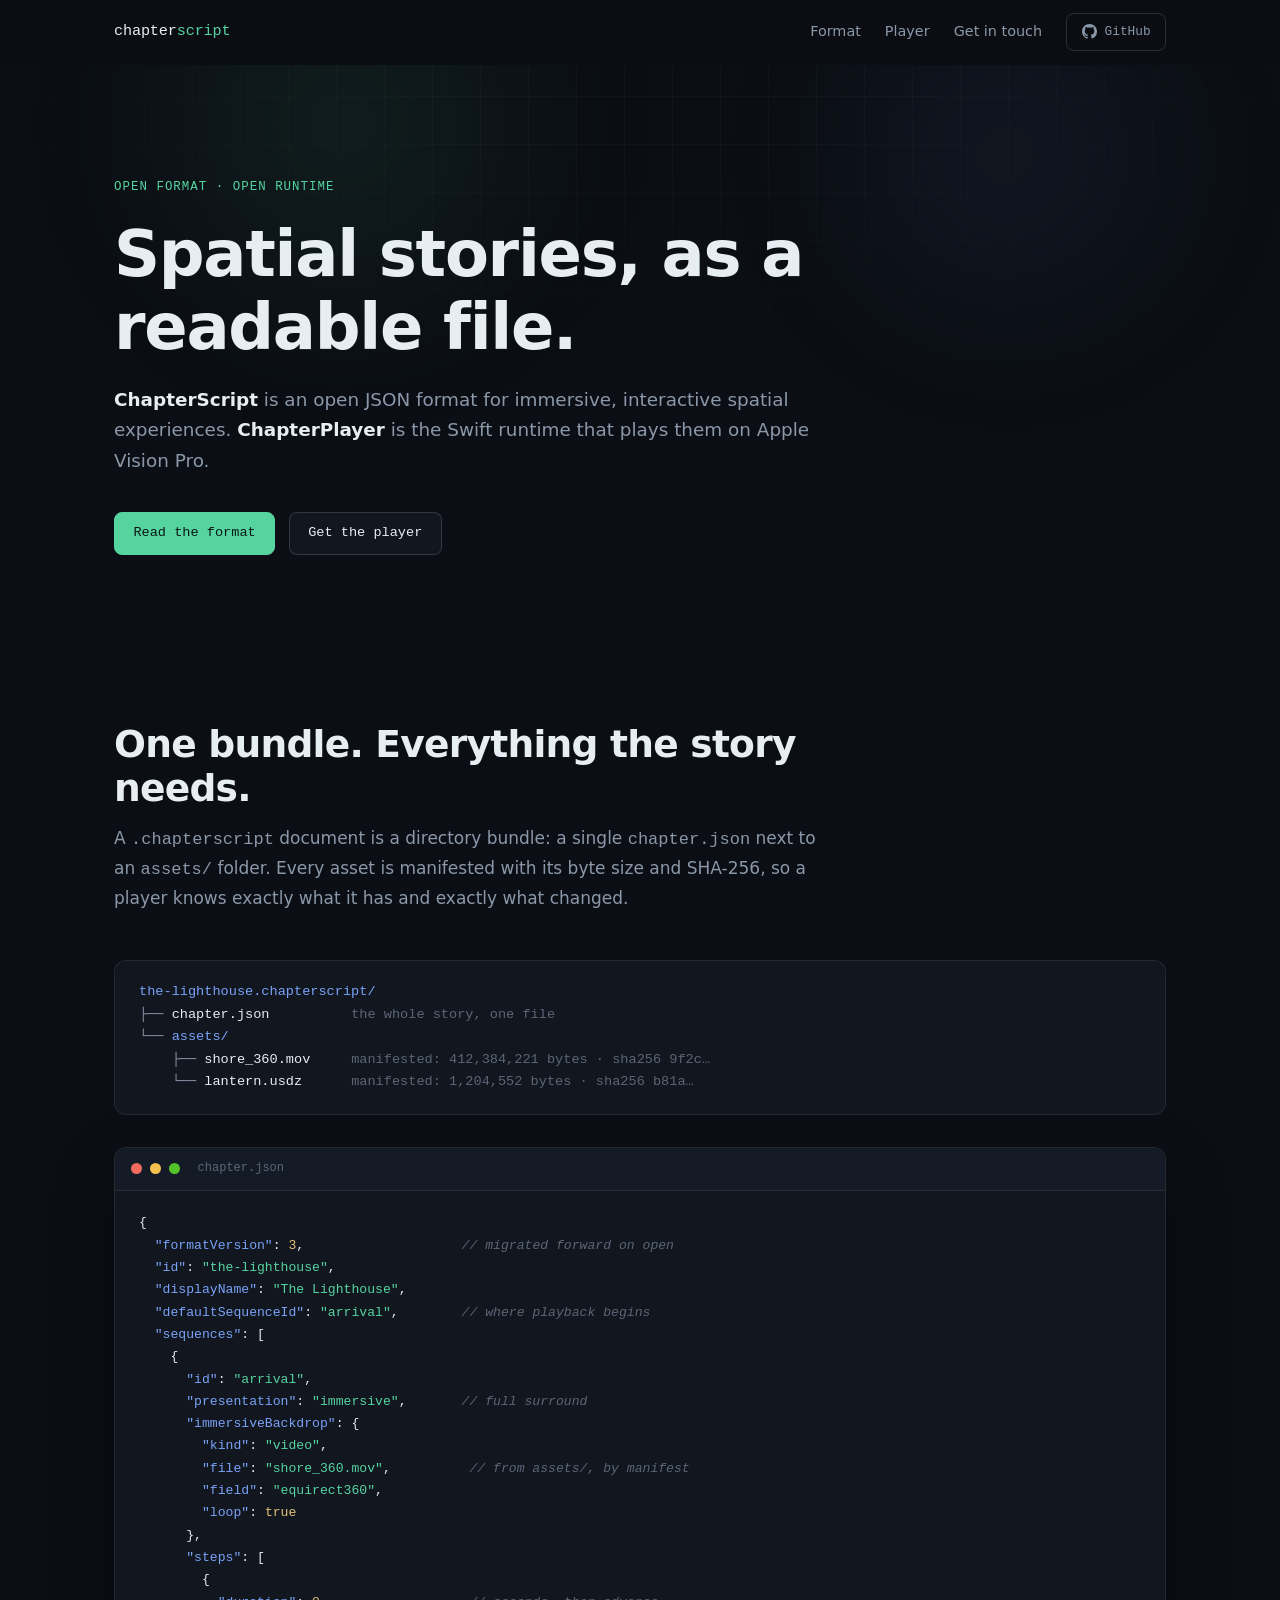
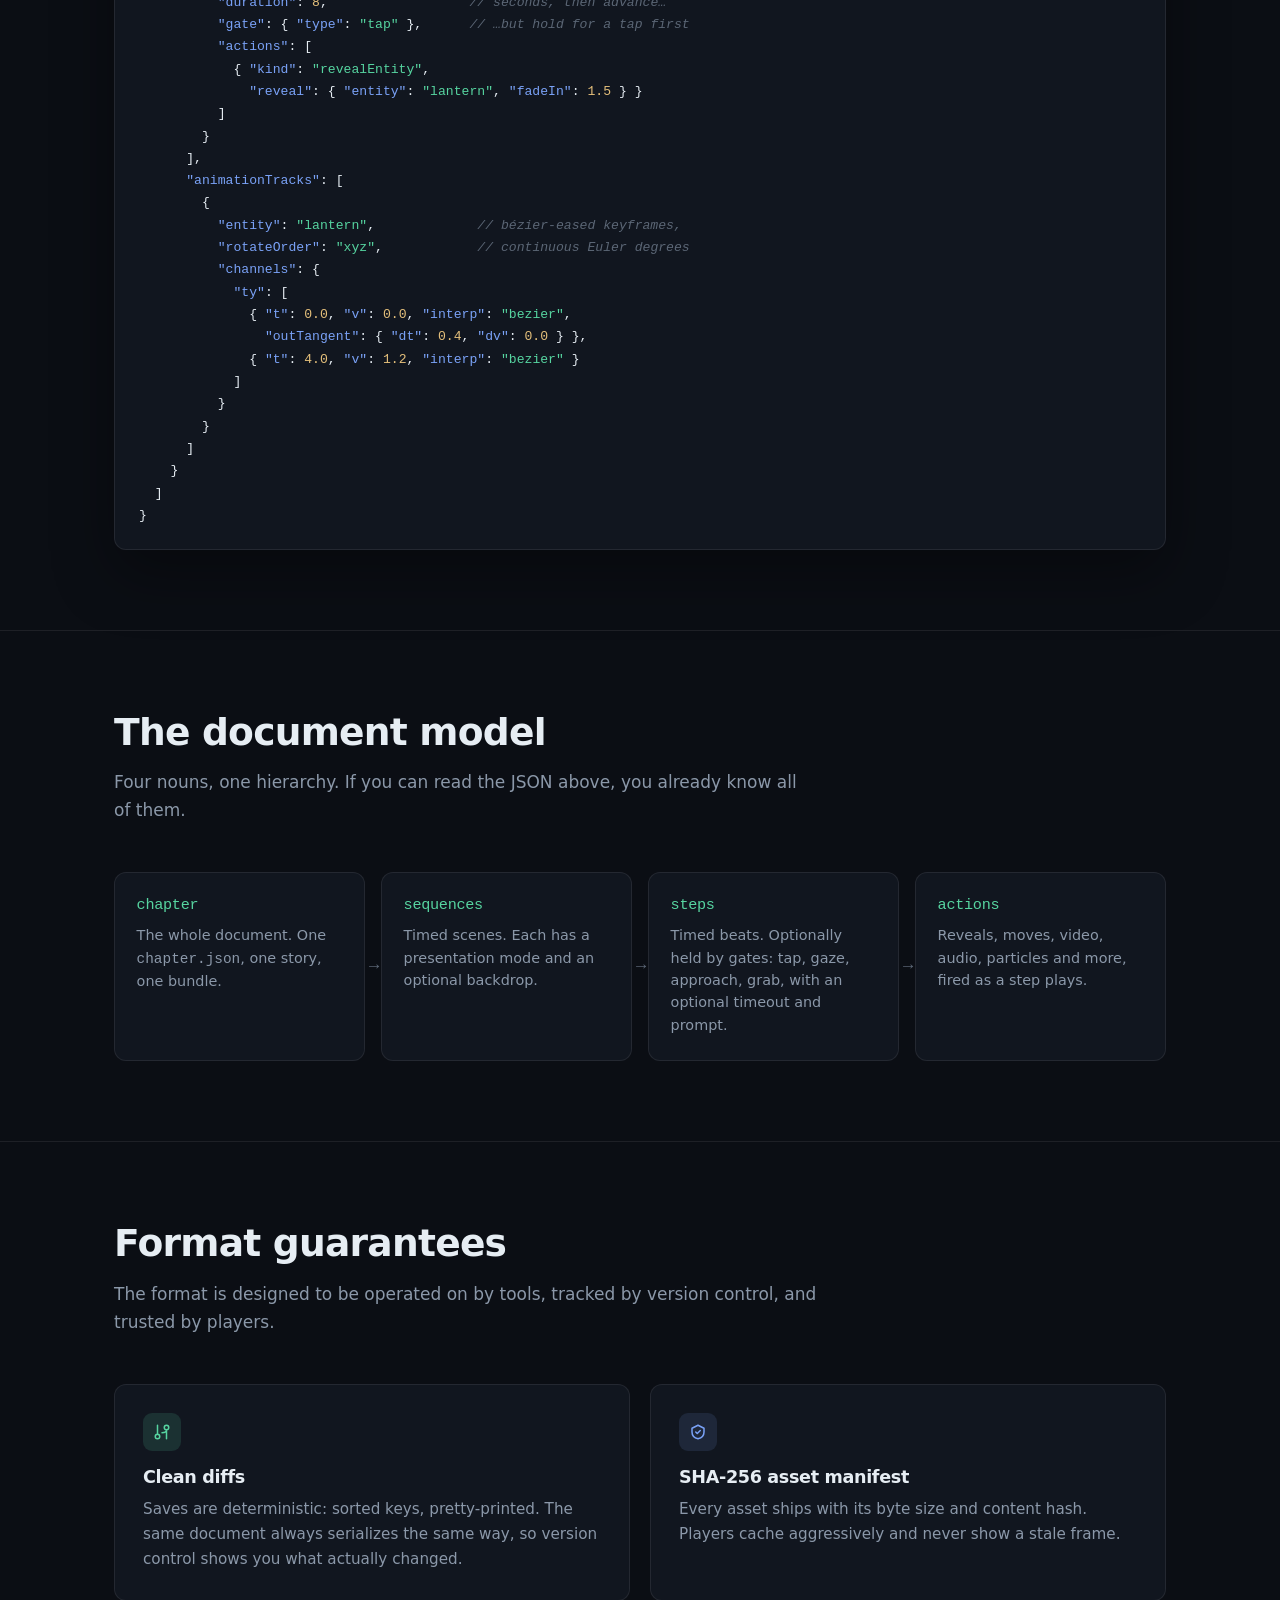
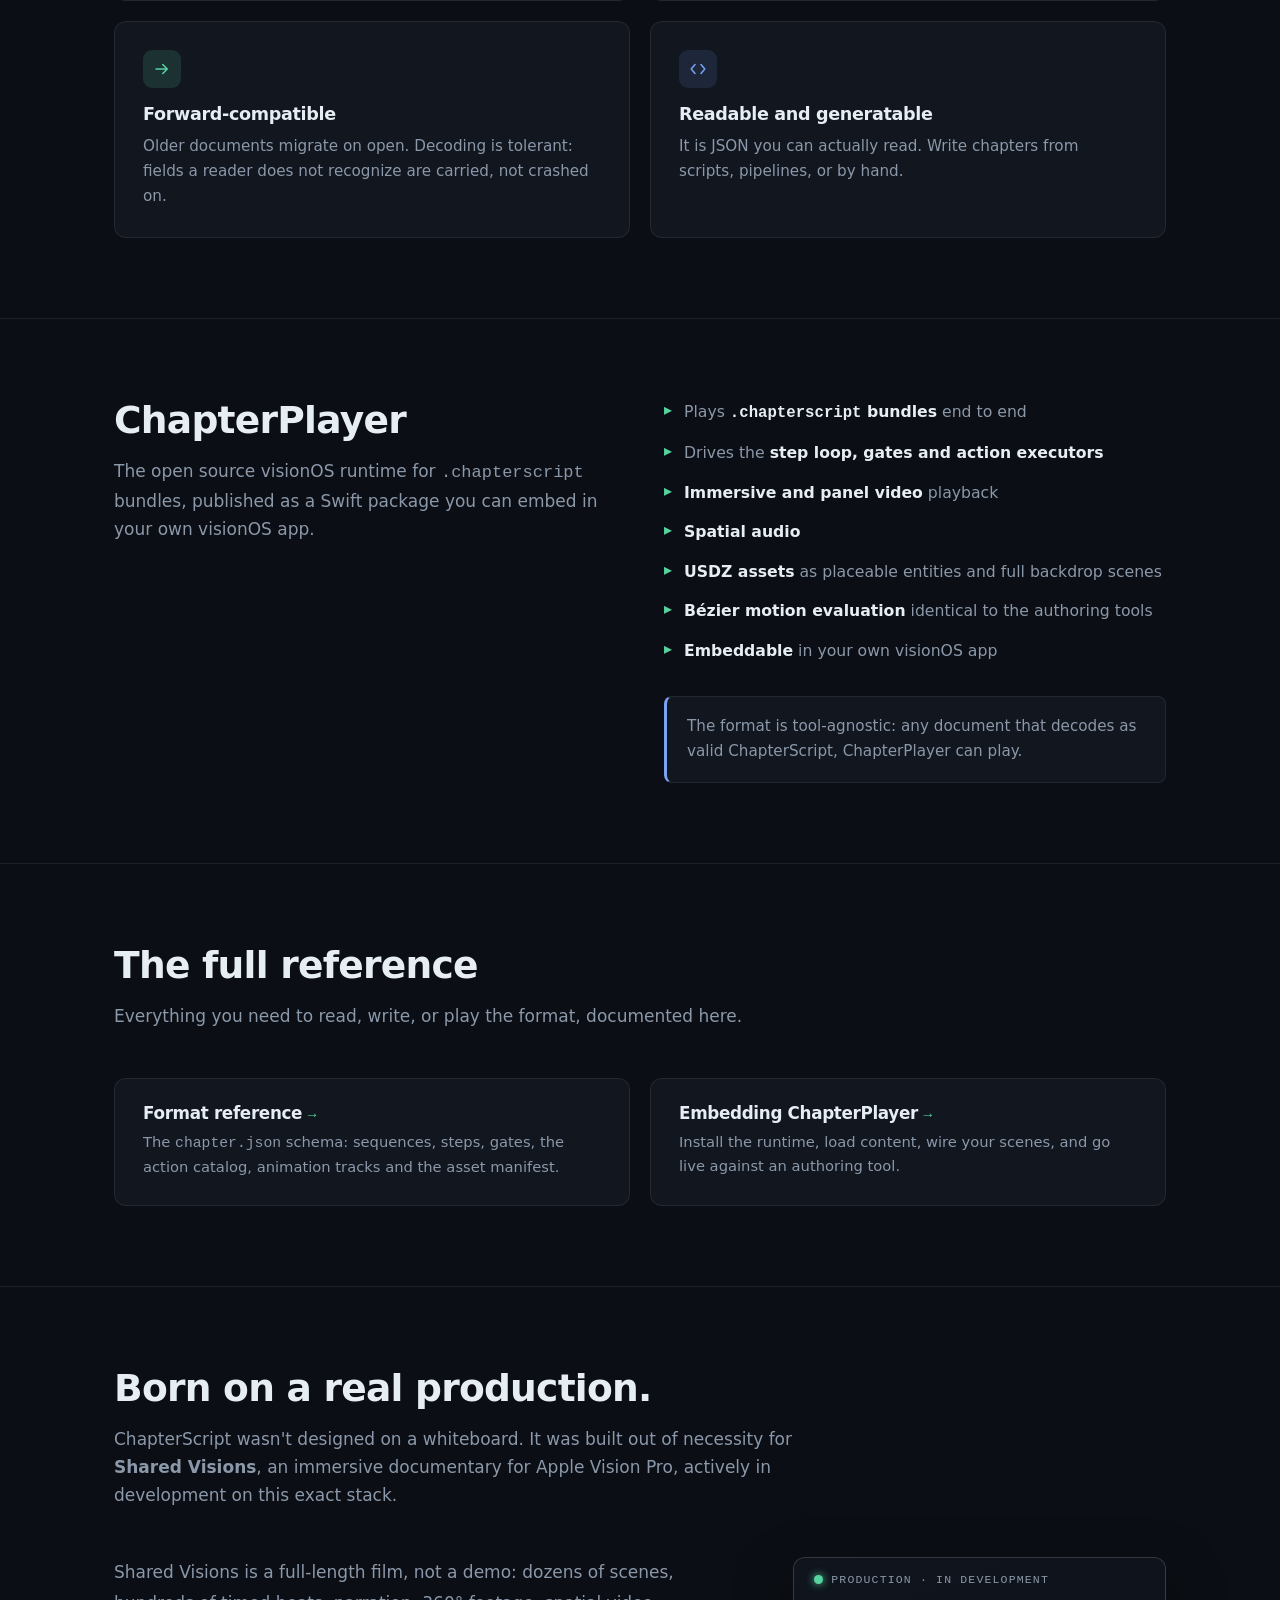
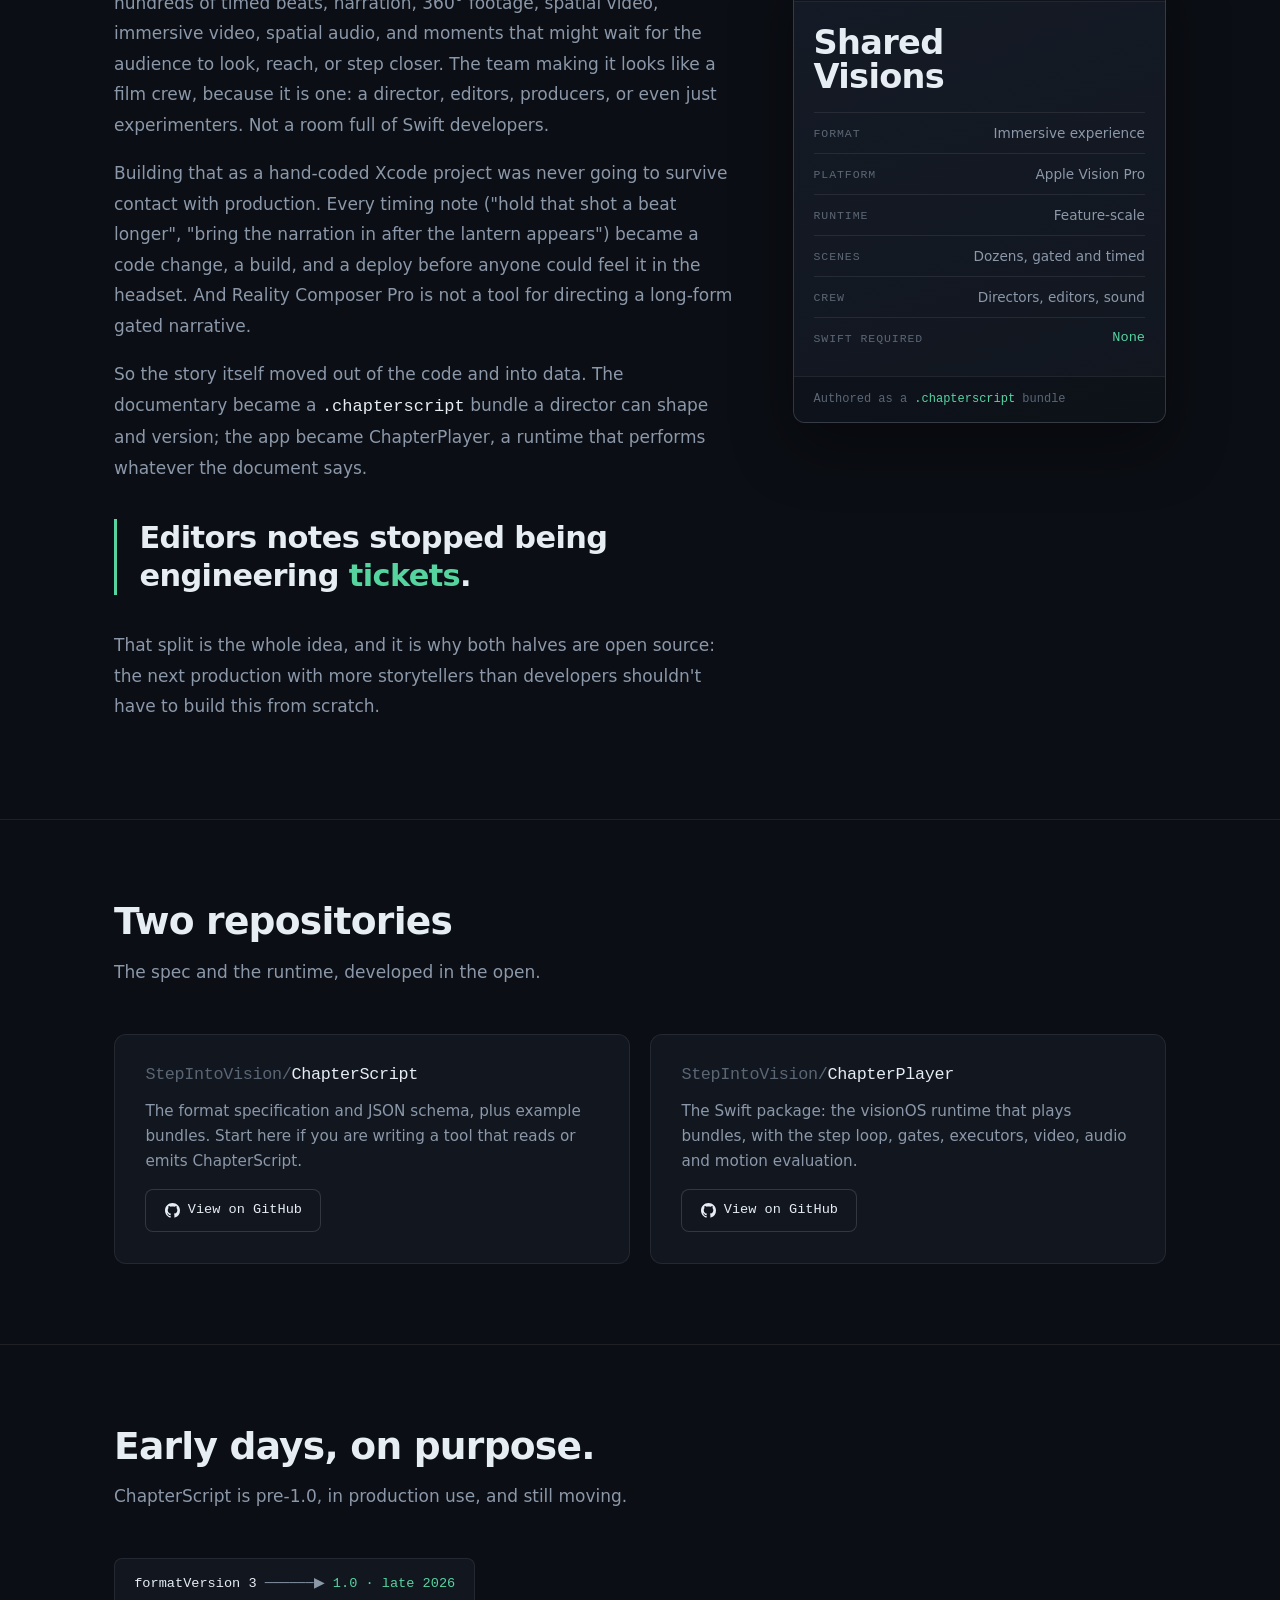
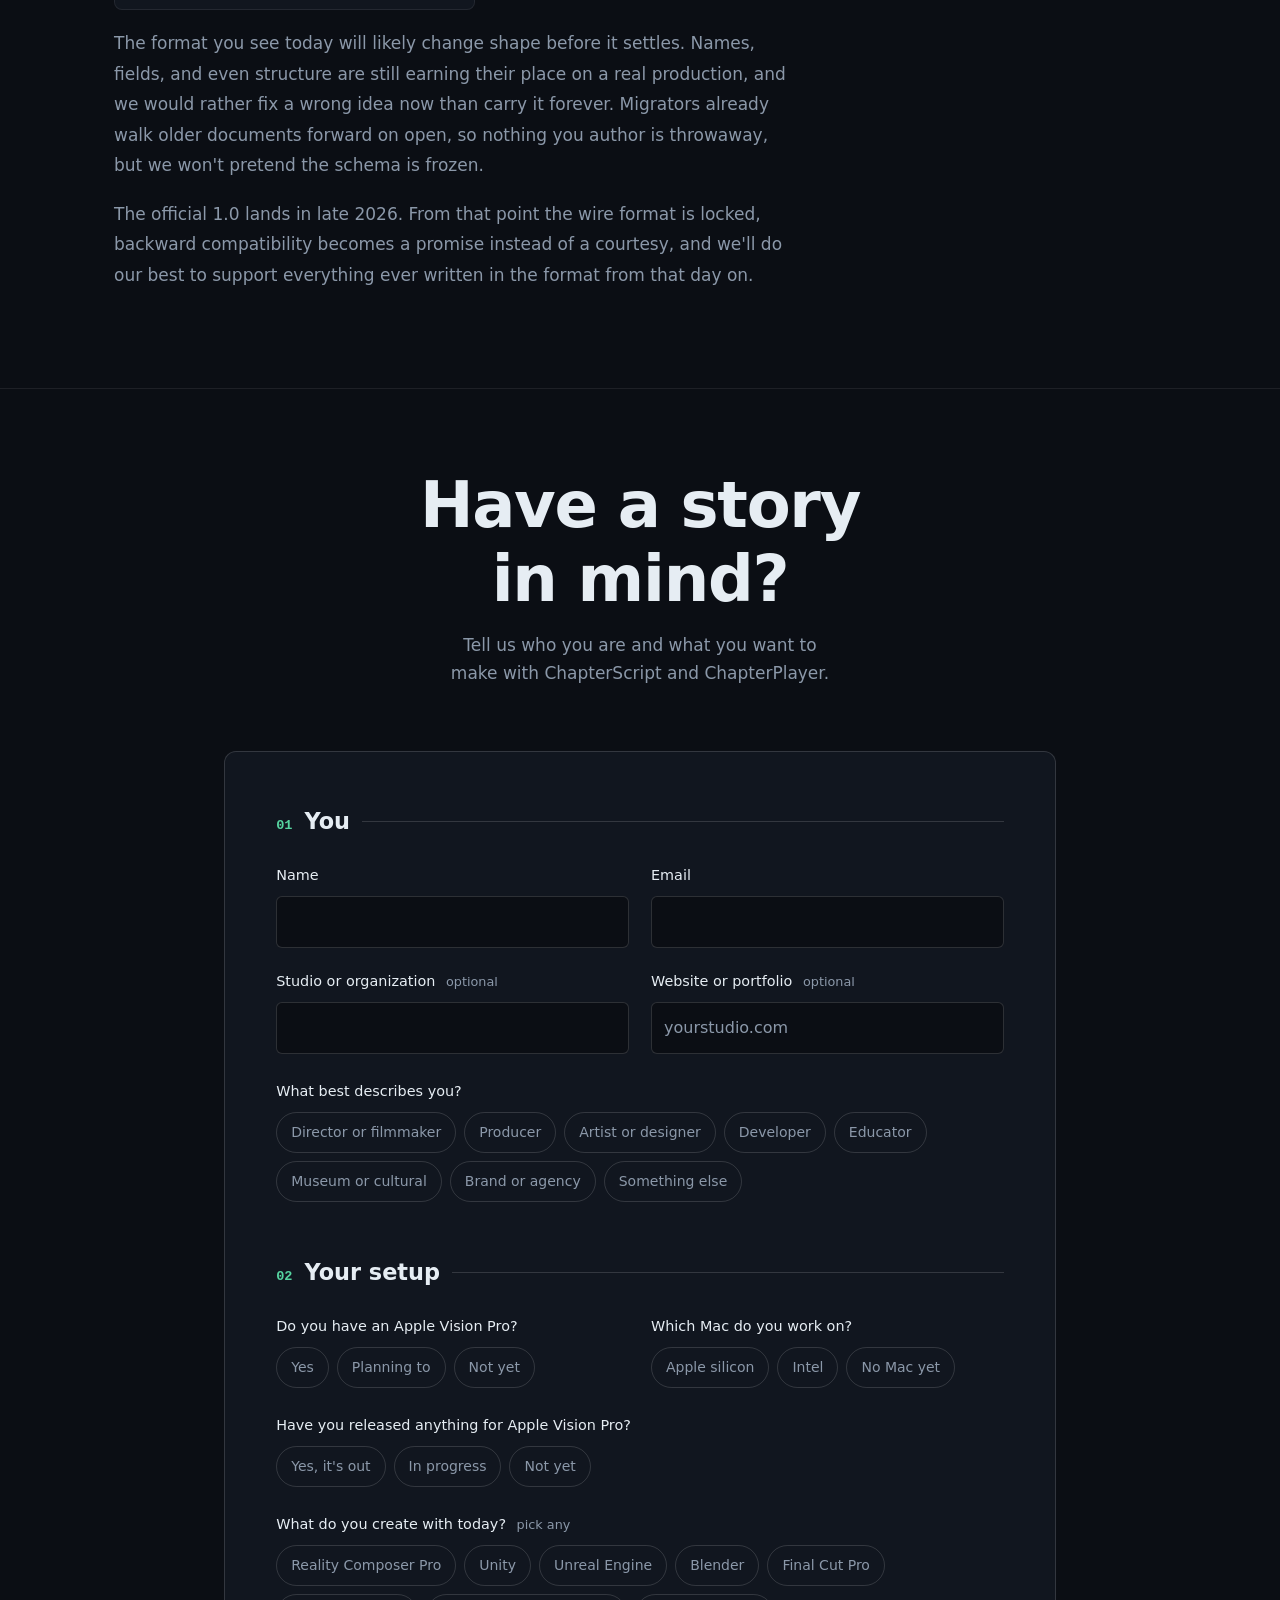
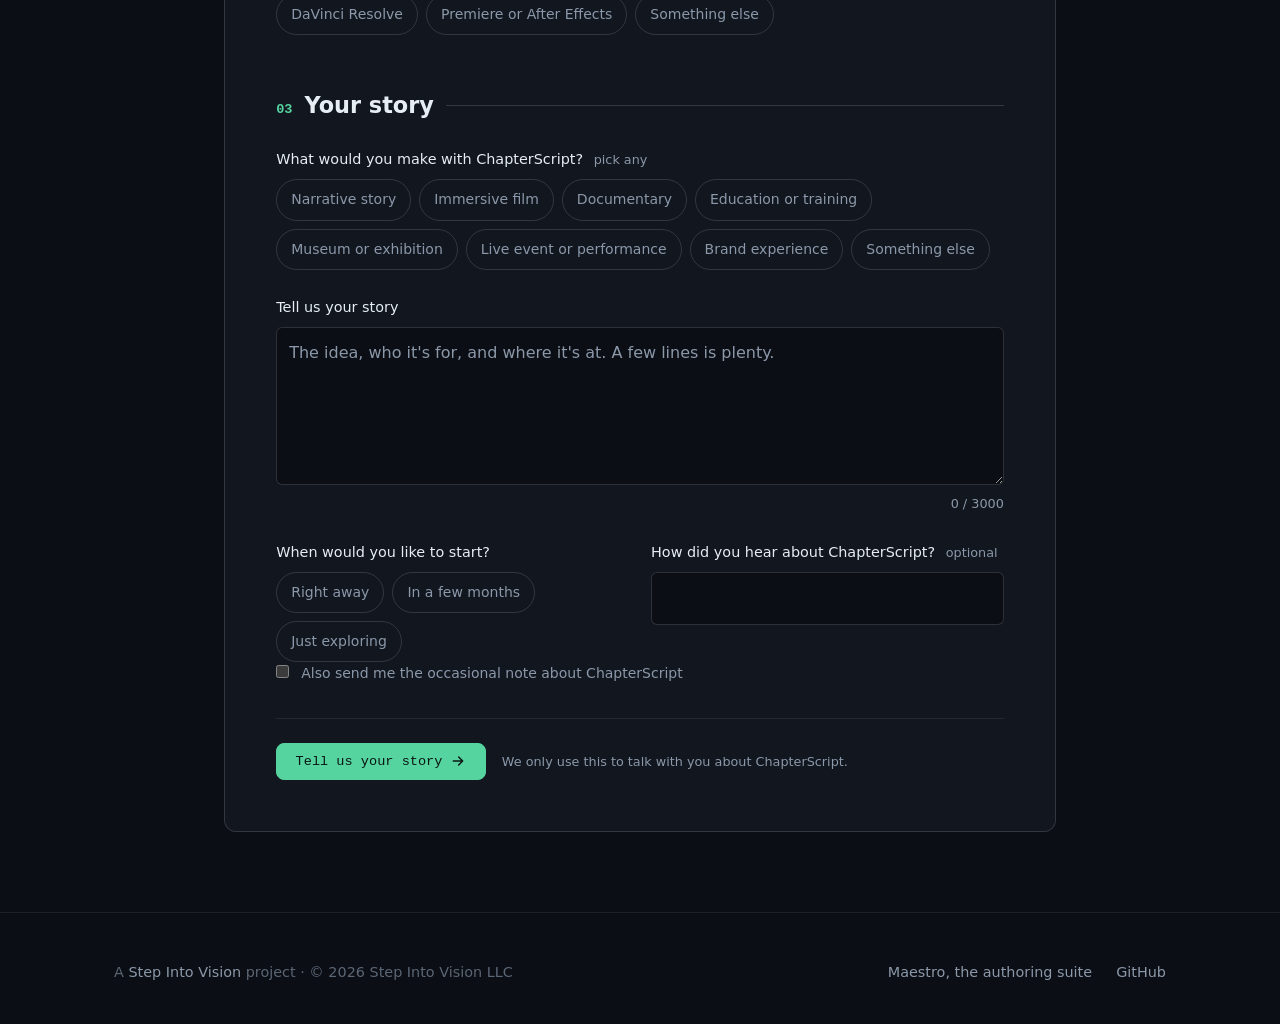
==== commit fb32f20e: "Form styes" ====
--- a/index.html
+++ b/index.html
@@ -26,7 +26,7 @@
   <link rel="preconnect" href="https://fonts.googleapis.com">
   <link rel="preconnect" href="https://fonts.gstatic.com" crossorigin>
   <link href="https://fonts.googleapis.com/css2?family=Space+Grotesk:wght@500;600;700&family=Inter:wght@400;500;600&family=JetBrains+Mono:ital,wght@0,400;0,500;1,400&display=swap" rel="stylesheet">
-  <link rel="stylesheet" href="/assets/css/site.css">
+  <link rel="stylesheet" href="/assets/css/site.css?v=20261118-2">
 </head>
 <body>
   <div class="grid-bg" aria-hidden="true"></div>
@@ -333,7 +333,7 @@
         <form class="form reveal" id="access-form" method="POST"
               action="/api/early-access.php"
               data-endpoint="/api/early-access.php">
-          <div class="hp" aria-hidden="true">
+          <div class="hp" hidden aria-hidden="true">
             <label>Leave this empty <input type="text" name="_honey" tabindex="-1" autocomplete="off"></label>
           </div>
 
--- a/assets/css/site.css
+++ b/assets/css/site.css
@@ -678,13 +678,16 @@
 /* ---------- Contact form ---------- */
 [hidden] { display: none !important; }
 .access-inner { max-width: 880px; margin: 0 auto; padding: 0 1.5rem; }
-.access-lede { max-width: 60ch; }
-.form, .sent { position: relative; padding: clamp(20px, 4vw, 40px); border: 1px solid var(--border-strong); border-radius: var(--radius); background: var(--panel); }
+.access-head { margin: 0 auto clamp(2rem, 5vw, 4rem); text-align: center; }
+.access-head h2 { font-size: clamp(2rem, 5vw, 4rem); text-wrap: balance; }
+.access-lede { max-width: 48ch; margin-inline: auto; text-wrap: balance; }
+.form, .sent { position: relative; padding: clamp(20px, 4vw, 52px); border: 1px solid var(--border-strong); border-radius: var(--radius); background: var(--panel); }
 .hp { position: absolute; left: -9999px; width: 1px; height: 1px; overflow: hidden; }
 .fs, .field { min-width: 0; border: 0; padding: 0; margin: 0; }
-.fs + .fs { margin-top: 40px; }
-.fs-legend { width: 100%; margin-bottom: 24px; font-family: var(--font-display); font-size: 1.4rem; font-weight: 600; }
-.fs-no { margin-right: 12px; color: var(--mint); font-family: var(--font-mono); font-size: .85rem; }
+.fs + .fs { margin-top: clamp(36px, 5vw, 52px); }
+.fs-legend { display: flex; align-items: baseline; gap: 12px; width: 100%; margin-bottom: 24px; font-family: var(--font-display); font-size: 1.4rem; font-weight: 600; }
+.fs-legend::after { content: ""; flex: 1; align-self: center; height: 1px; background: var(--border-strong); }
+.fs-no { color: var(--mint); font-family: var(--font-mono); font-size: .85rem; }
 .grid-2 { display: grid; grid-template-columns: 1fr 1fr; gap: 22px; }
 .grid-2 + .field, .field + .field, .field + .grid-2, .grid-2 + .grid-2, .field + .check { margin-top: 26px; }
 .form .grid-2 > .field { margin-top: 0; }
@@ -703,7 +706,7 @@
 .chips { display: flex; flex-wrap: wrap; gap: 8px; }
 .chip { position: relative; display: inline-flex; max-width: 100%; }
 .chip input { position: absolute; inset: 0; width: 100%; height: 100%; opacity: 0; cursor: pointer; }
-.chip span { padding: 8px 12px; border: 1px solid var(--border-strong); border-radius: 6px; color: var(--dim); font-size: .875rem; }
+.chip span { padding: 8px 14px; border: 1px solid var(--border-strong); border-radius: 999px; color: var(--dim); font-size: .875rem; }
 .chip:hover span { color: var(--ink); border-color: var(--dim); }
 .chip input:checked + span { background: var(--mint-dim); border-color: var(--mint); color: var(--ink); }
 .chip input:focus-visible + span { outline: 2px solid var(--mint); outline-offset: 2px; }
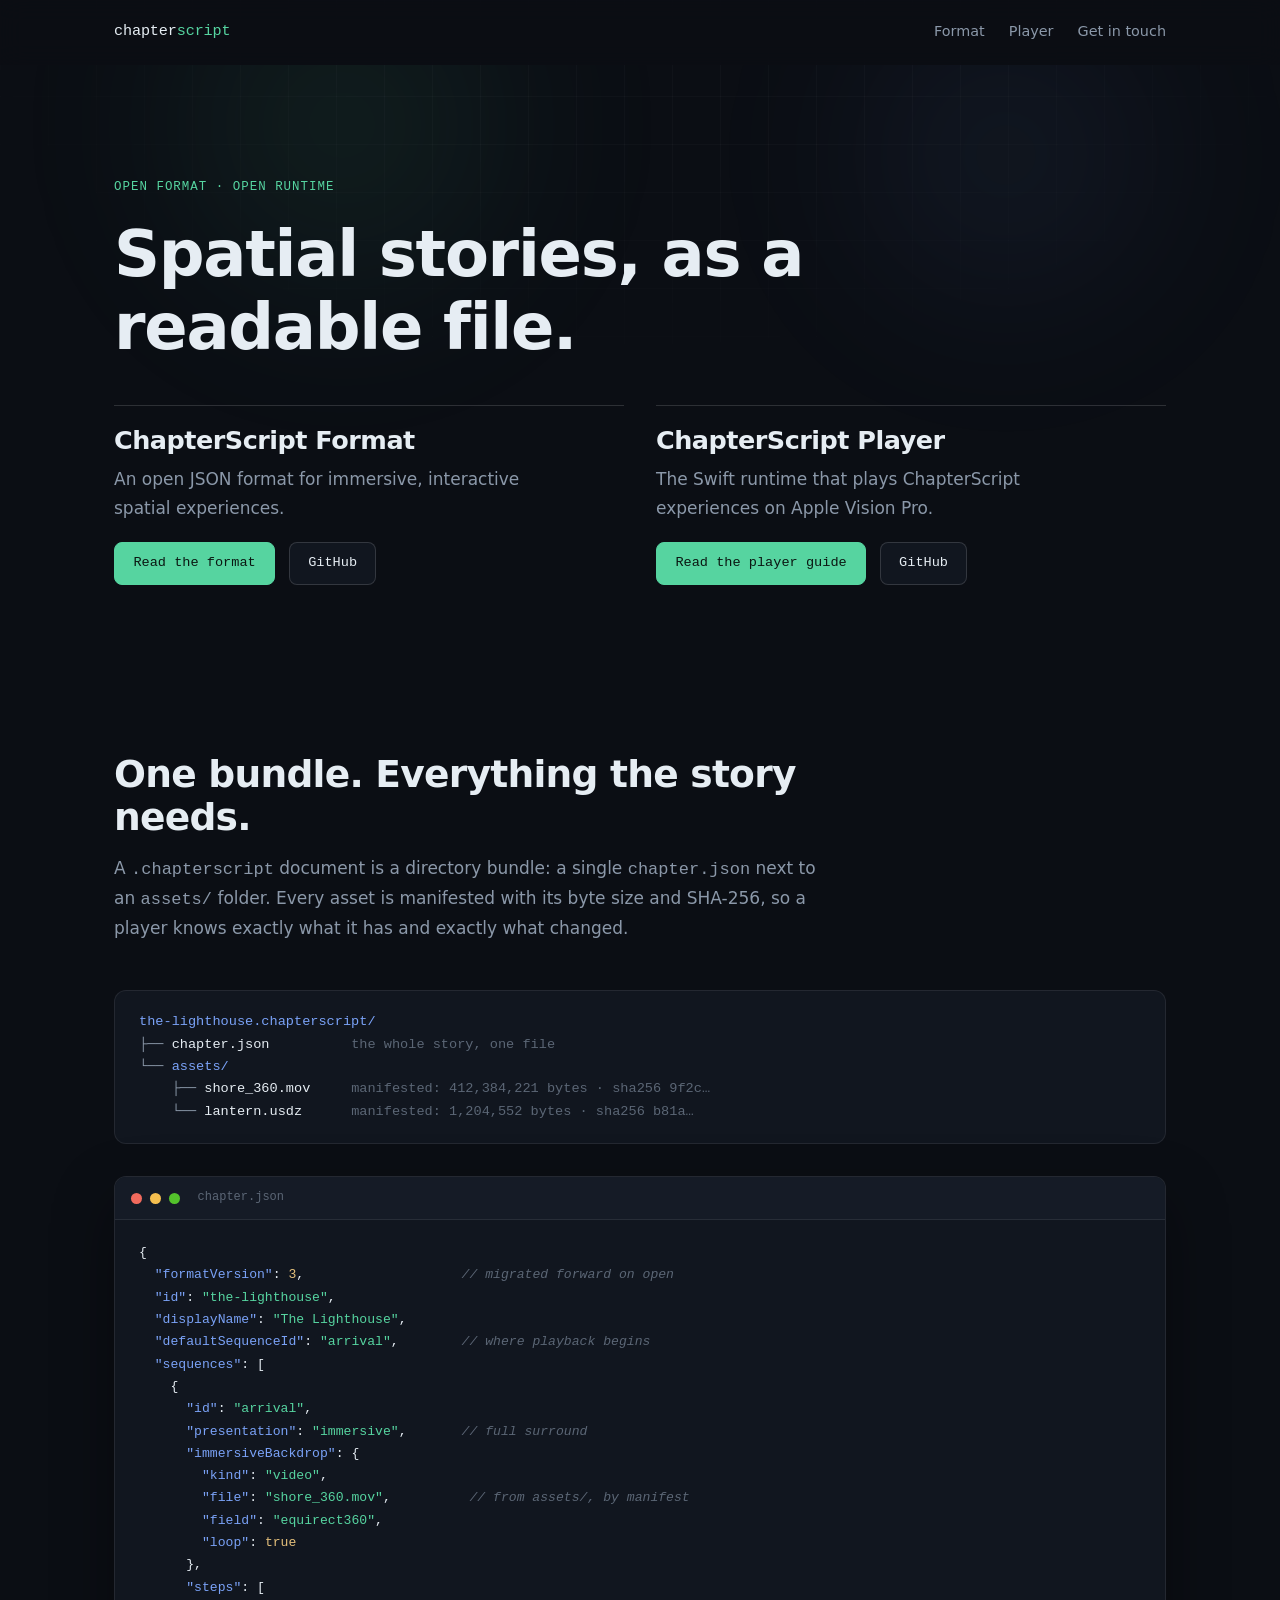
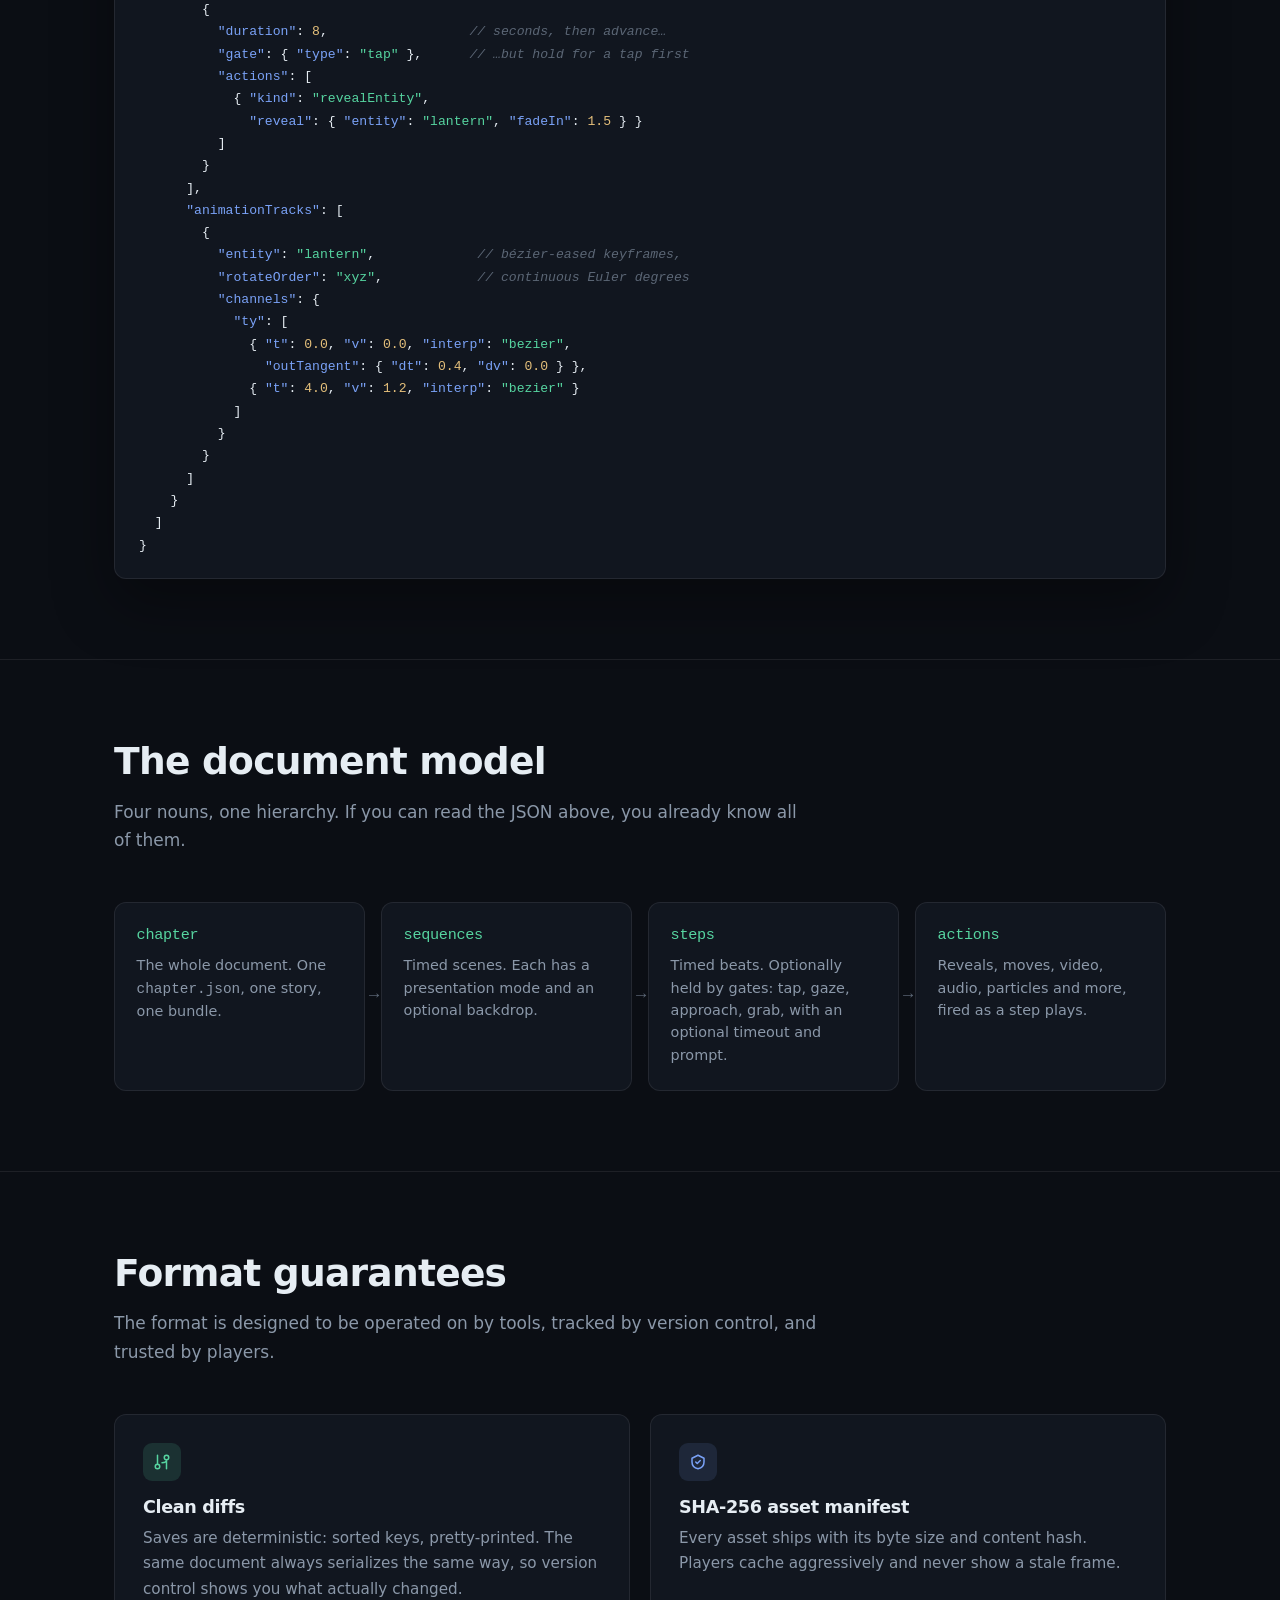
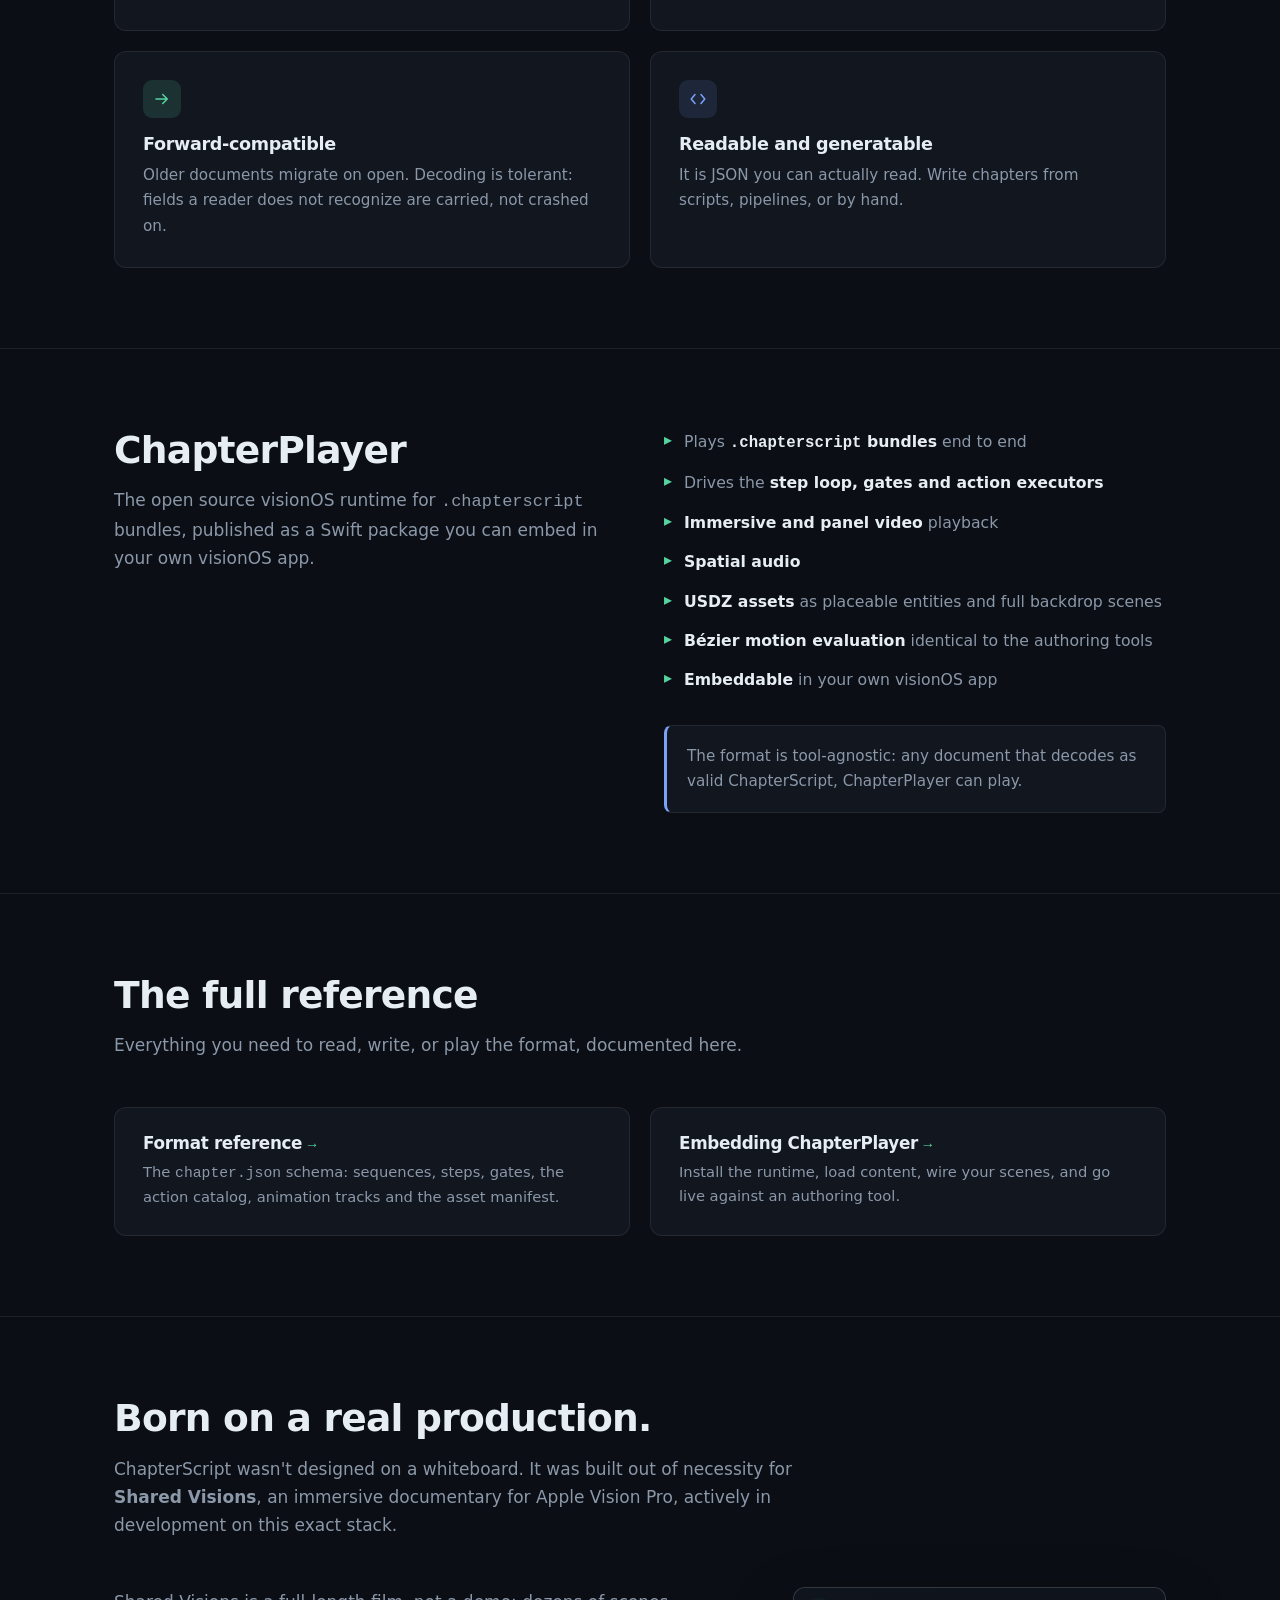
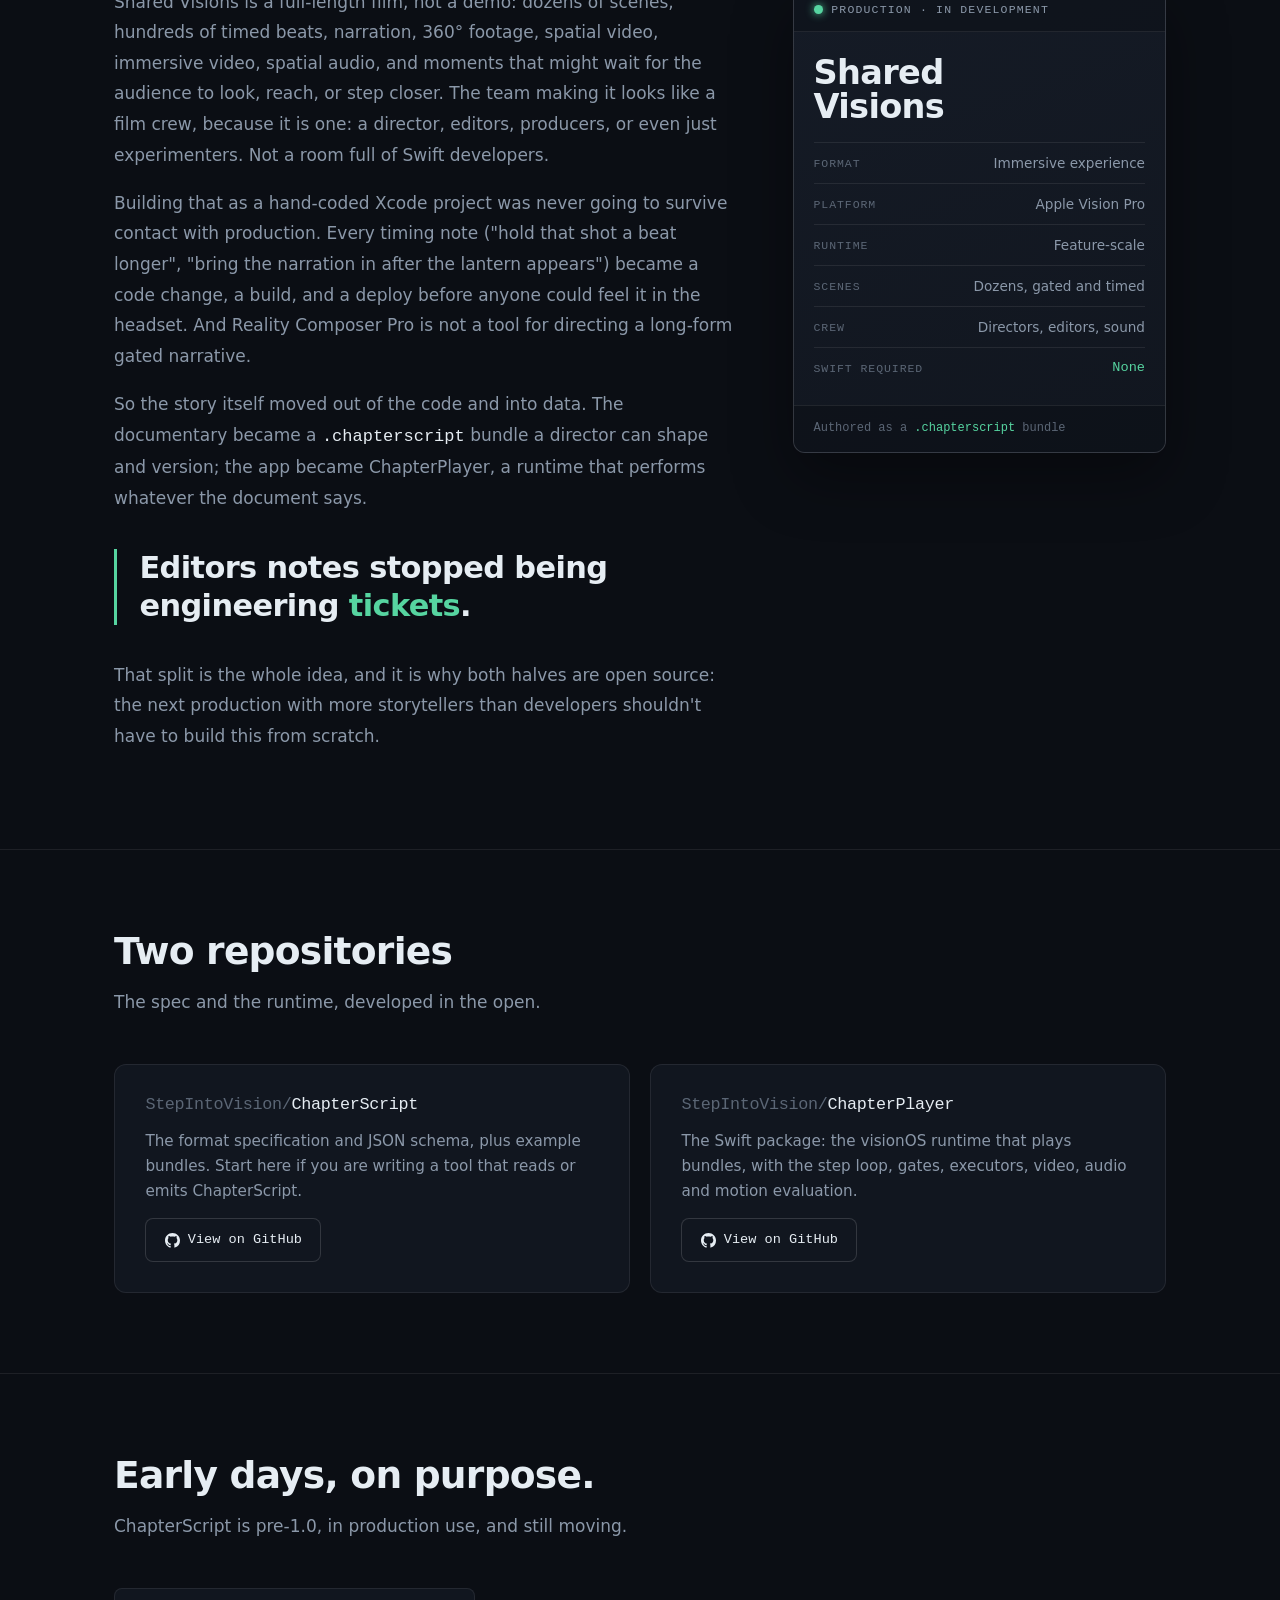
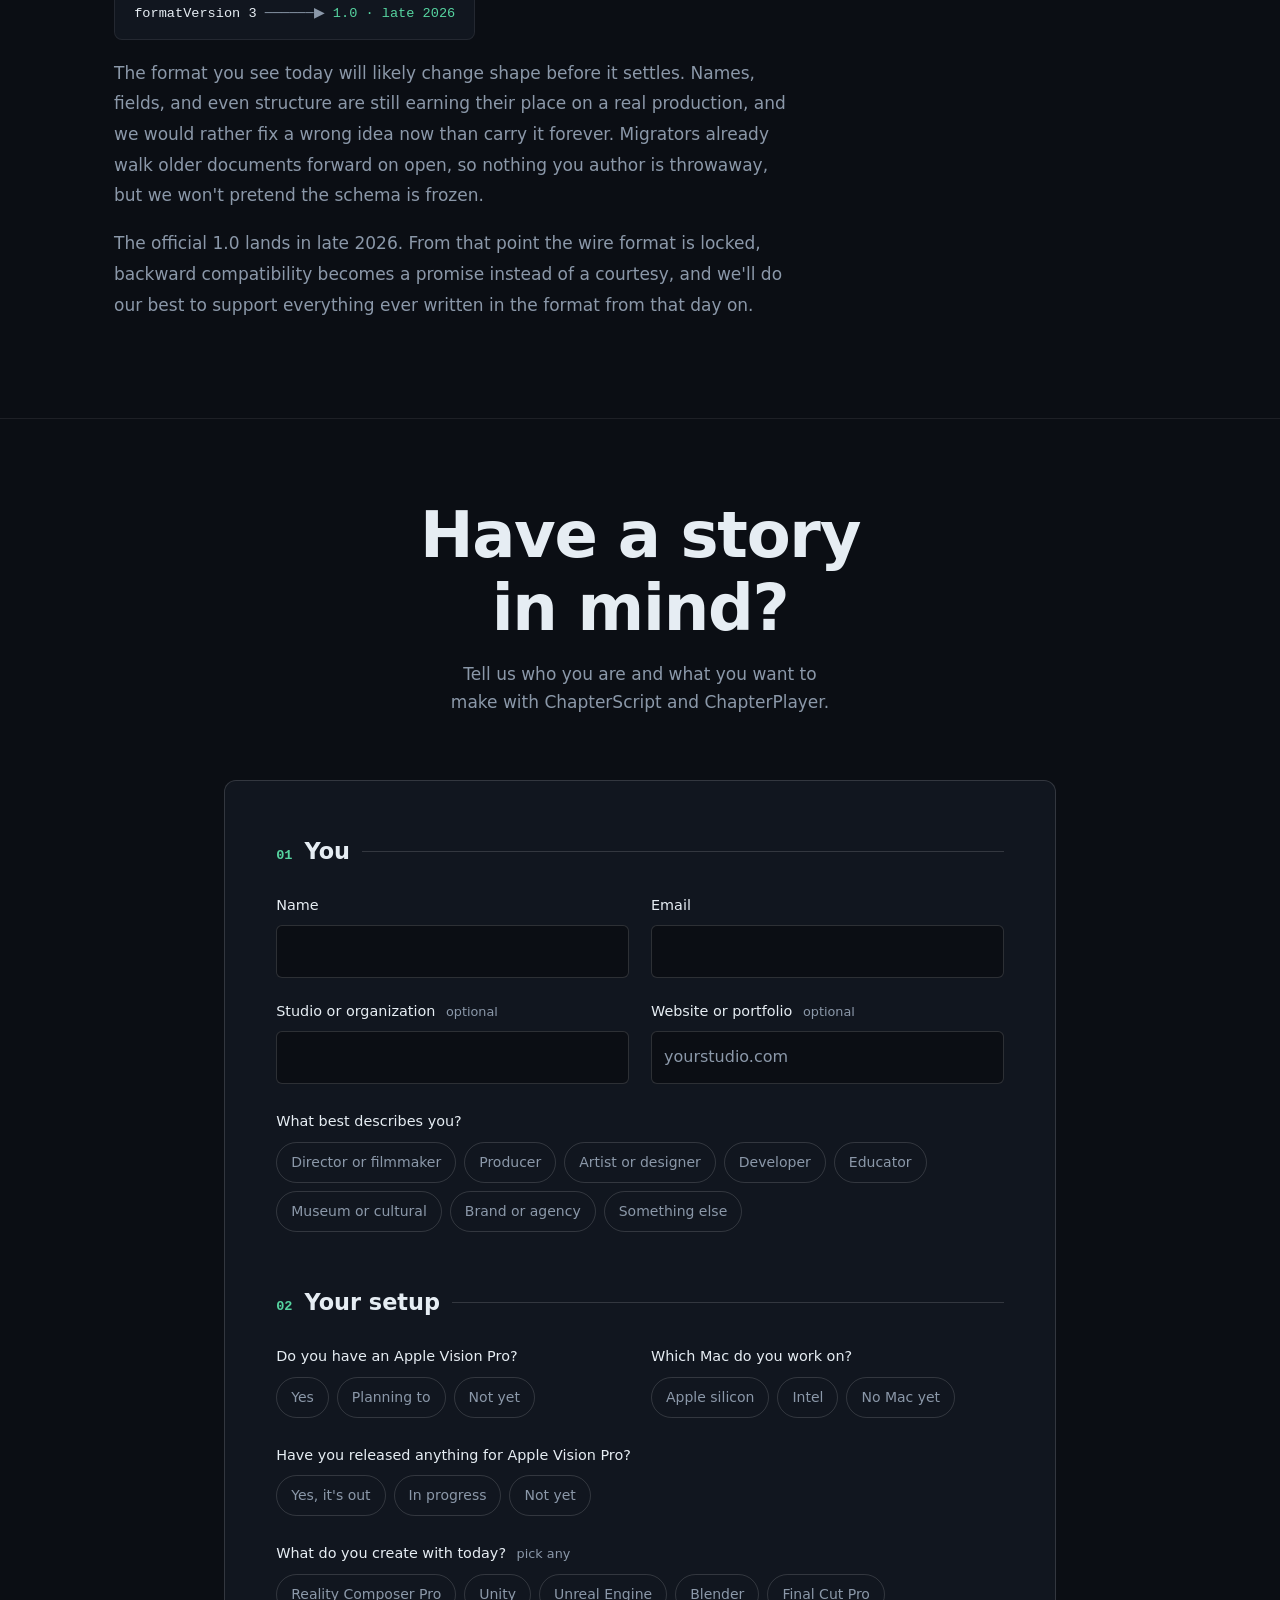
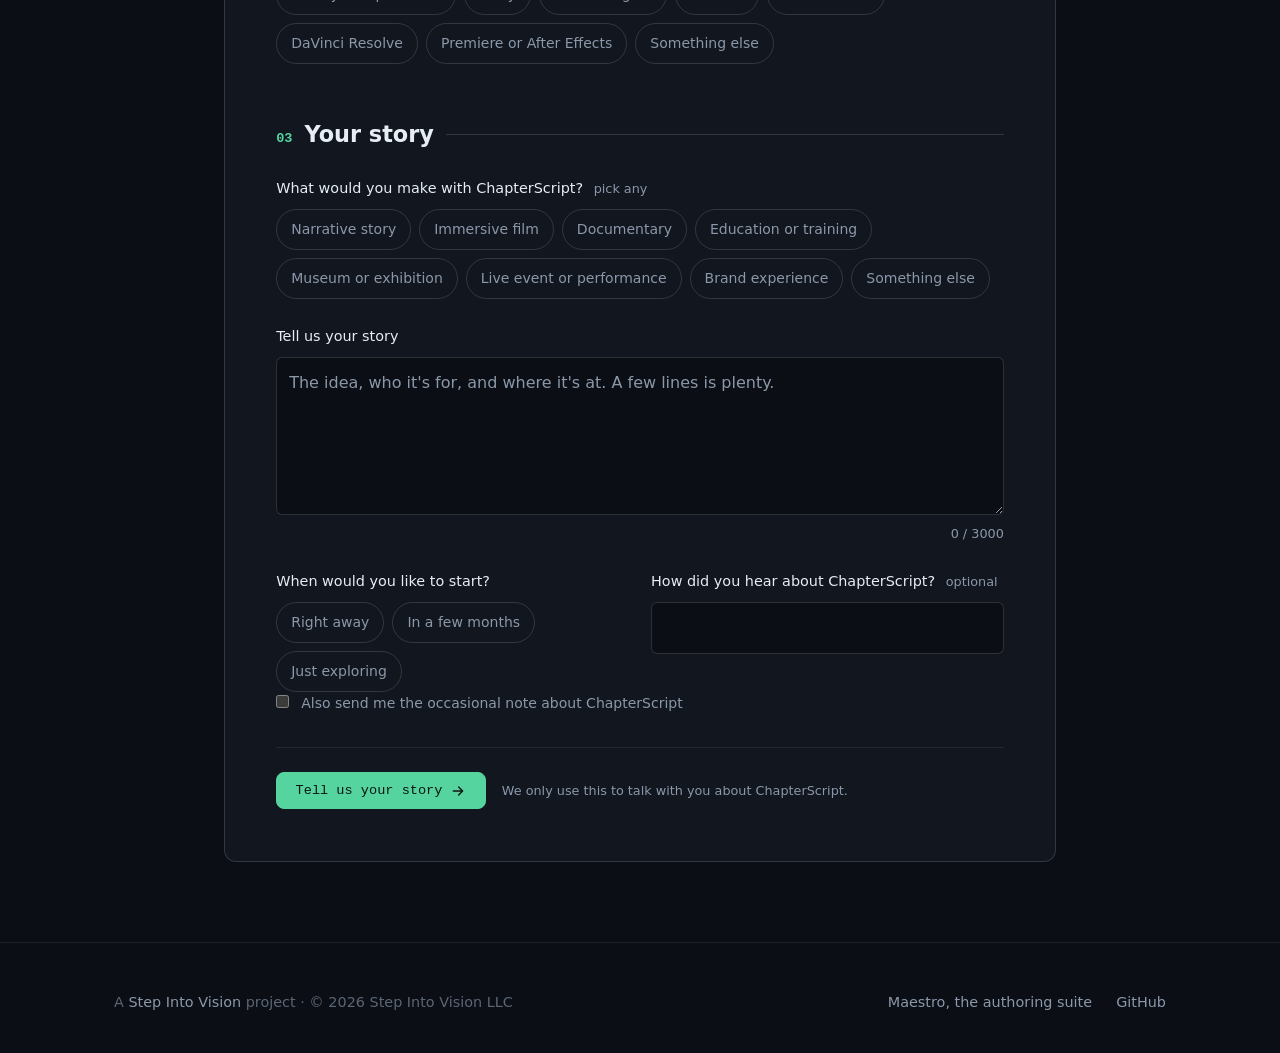
==== commit 6af5e2b2: "Nav changes" ====
--- a/index.html
+++ b/index.html
@@ -26,7 +26,7 @@
   <link rel="preconnect" href="https://fonts.googleapis.com">
   <link rel="preconnect" href="https://fonts.gstatic.com" crossorigin>
   <link href="https://fonts.googleapis.com/css2?family=Space+Grotesk:wght@500;600;700&family=Inter:wght@400;500;600&family=JetBrains+Mono:ital,wght@0,400;0,500;1,400&display=swap" rel="stylesheet">
-  <link rel="stylesheet" href="/assets/css/site.css?v=20261118-2">
+  <link rel="stylesheet" href="/assets/css/site.css?v=20261118-3">
 </head>
 <body>
   <div class="grid-bg" aria-hidden="true"></div>
@@ -37,11 +37,7 @@
       <nav class="nav-links" aria-label="Site">
         <a href="/format.html">Format</a>
         <a href="/player.html">Player</a>
-        <a href="#early-access">Get in touch</a>
-        <a class="btn btn-ghost" href="https://github.com/StepIntoVision/ChapterScript">
-          <svg width="15" height="15" viewBox="0 0 16 16" fill="currentColor" aria-hidden="true"><path d="M8 0C3.58 0 0 3.58 0 8c0 3.54 2.29 6.53 5.47 7.59.4.07.55-.17.55-.38 0-.19-.01-.82-.01-1.49-2.01.37-2.53-.49-2.69-.94-.09-.23-.48-.94-.82-1.13-.28-.15-.68-.52-.01-.53.63-.01 1.08.58 1.23.82.72 1.21 1.87.87 2.33.66.07-.52.28-.87.51-1.07-1.78-.2-3.64-.89-3.64-3.95 0-.87.31-1.59.82-2.15-.08-.2-.36-1.02.08-2.12 0 0 .67-.21 2.2.82.64-.18 1.32-.27 2-.27s1.36.09 2 .27c1.53-1.04 2.2-.82 2.2-.82.44 1.1.16 1.92.08 2.12.51.56.82 1.27.82 2.15 0 3.07-1.87 3.75-3.65 3.95.29.25.54.73.54 1.48 0 1.07-.01 1.93-.01 2.2 0 .21.15.46.55.38A8.01 8.01 0 0 0 16 8c0-4.42-3.58-8-8-8Z"/></svg>
-          GitHub
-        </a>
+        <a href="/#early-access">Get in touch</a>
       </nav>
     </div>
   </header>
@@ -53,10 +49,23 @@
       <div class="wrap">
         <p class="eyebrow">Open format · Open runtime</p>
         <h1>Spatial stories, as a readable file.</h1>
-        <p class="hero-sub"><strong>ChapterScript</strong> is an open JSON format for immersive, interactive spatial experiences. <strong>ChapterPlayer</strong> is the Swift runtime that plays them on Apple Vision Pro.</p>
-        <div class="hero-ctas">
-          <a class="btn btn-primary" href="#format">Read the format</a>
-          <a class="btn" href="#player">Get the player</a>
+        <div class="hero-projects">
+          <section>
+            <h2>ChapterScript Format</h2>
+            <p>An open JSON format for immersive, interactive spatial experiences.</p>
+            <div class="hero-ctas">
+              <a class="btn btn-primary" href="/format.html">Read the format</a>
+              <a class="btn" href="https://github.com/StepIntoVision/ChapterScript" aria-label="ChapterScript Format on GitHub">GitHub</a>
+            </div>
+          </section>
+          <section>
+            <h2>ChapterScript Player</h2>
+            <p>The Swift runtime that plays ChapterScript experiences on Apple Vision Pro.</p>
+            <div class="hero-ctas">
+              <a class="btn btn-primary" href="/player.html">Read the player guide</a>
+              <a class="btn" href="https://github.com/StepIntoVision/ChapterPlayer" aria-label="ChapterScript Player on GitHub">GitHub</a>
+            </div>
+          </section>
         </div>
       </div>
     </section>
--- a/assets/css/site.css
+++ b/assets/css/site.css
@@ -201,15 +201,21 @@
   margin-bottom: 1.25rem;
 }
 
-.hero-sub {
-  color: var(--dim);
-  max-width: 44rem;
-  font-size: 1.15rem;
-  margin-bottom: 2.25rem;
-}
-
-.hero-sub strong { color: var(--ink); font-weight: 600; }
-
+.hero-projects {
+  display: grid;
+  grid-template-columns: repeat(2, minmax(0, 1fr));
+  gap: 2rem;
+  margin-top: 2.5rem;
+}
+.hero-projects section {
+  display: flex;
+  flex-direction: column;
+  align-items: flex-start;
+  border-top: 1px solid var(--border-strong);
+  padding-top: 1.25rem;
+}
+.hero-projects p { max-width: 42ch; margin: 0.65rem 0 1.25rem; color: var(--dim); }
+.hero-projects .hero-ctas { margin-top: auto; }
 .hero-ctas { display: flex; gap: 0.85rem; flex-wrap: wrap; }
 
 /* ---------- Sections ---------- */
@@ -503,7 +509,9 @@
 }
 
 @media (max-width: 640px) {
-  .nav-links a:not(.btn) { display: none; }
+  .nav-inner { height: auto; min-height: 4rem; flex-wrap: wrap; gap: 0.25rem 1rem; padding-block: 0.65rem; }
+  .nav-links { gap: 0.75rem; }
+  .hero-projects { grid-template-columns: 1fr; }
   .hero { padding: 4.5rem 0 3.5rem; }
   .section { padding: 3.5rem 0; }
   .concepts, .features, .spec-links, .repos { grid-template-columns: 1fr; }
